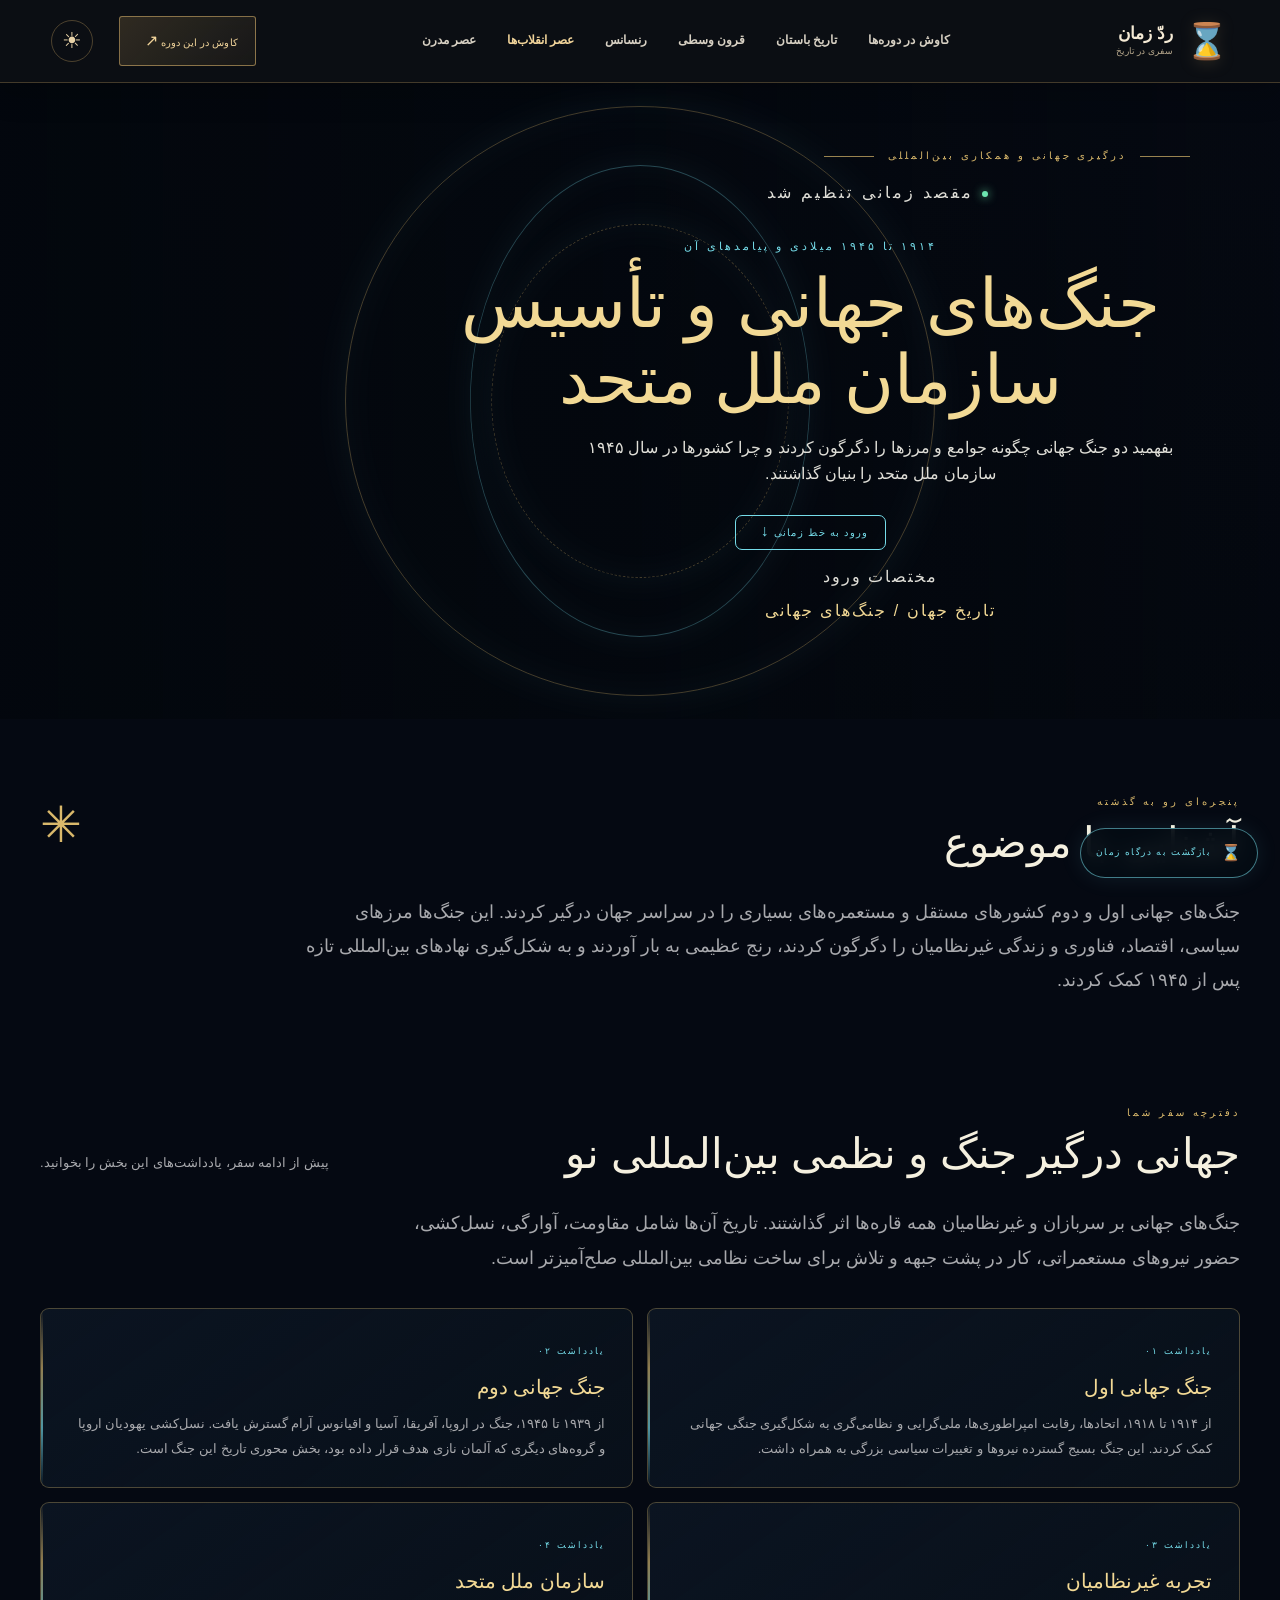
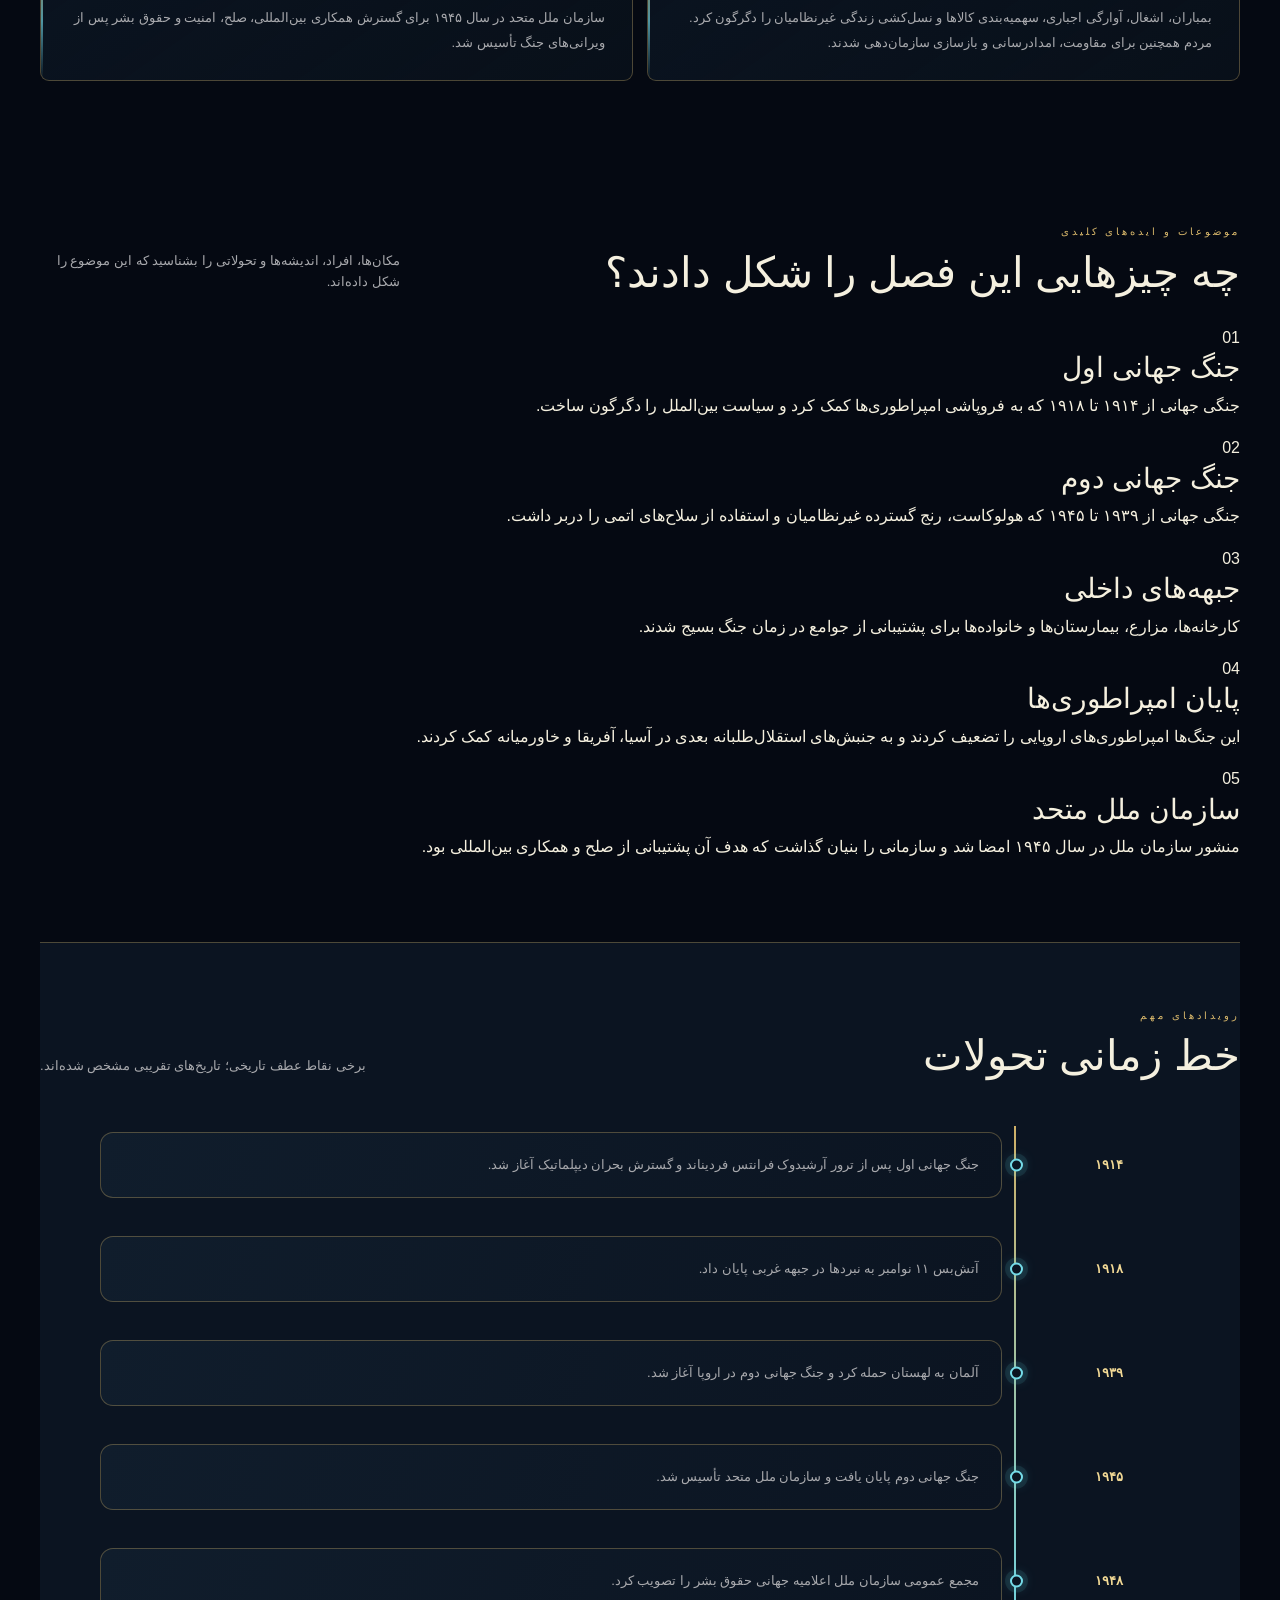
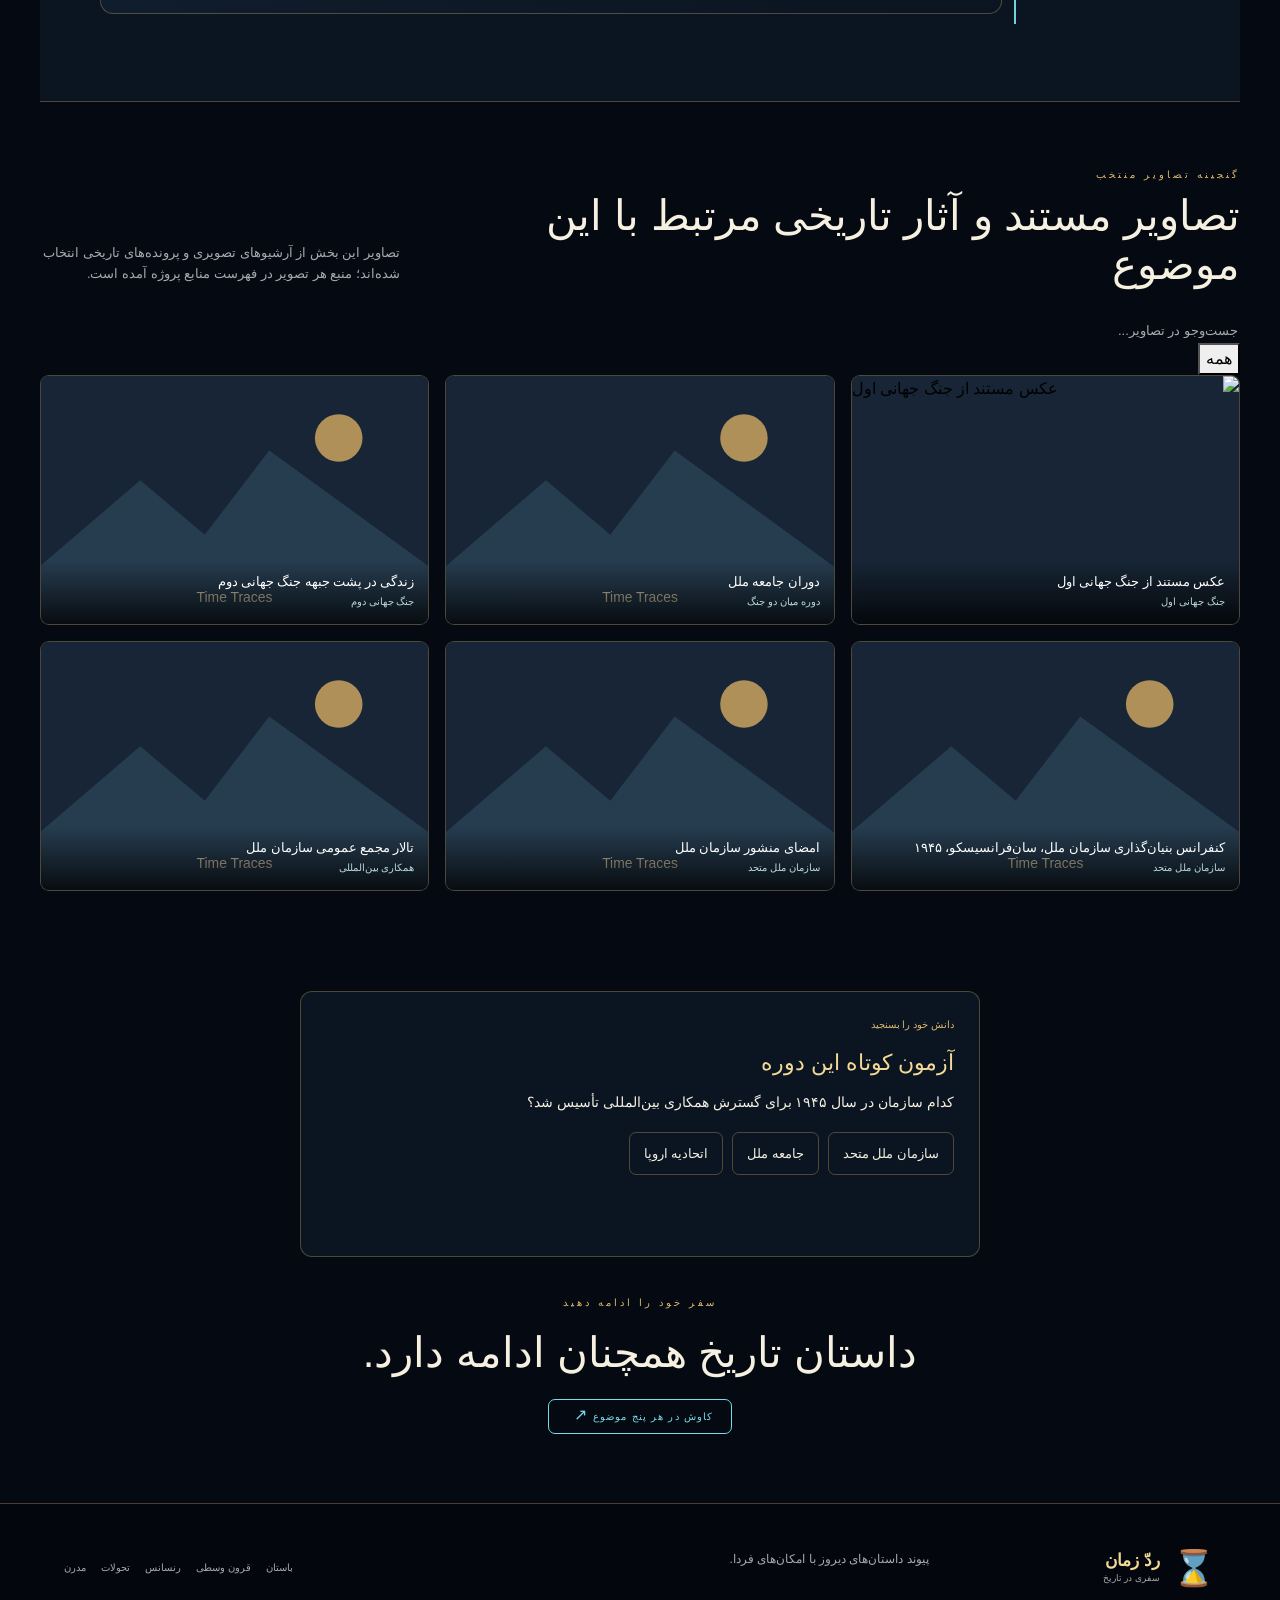
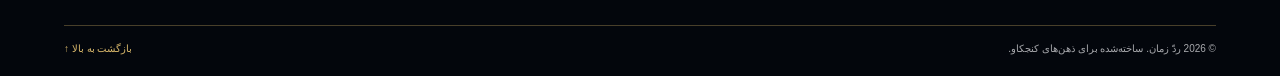
==== ageofrevolutions/ageofrevolutions.html.html @ 2ddf68c1 "stsrt" ====
<!DOCTYPE html>
<html dir="rtl" lang="fa">
 <head>
  <meta charset="utf-8"/>
  <meta content="width=device-width, initial-scale=1.0" name="viewport"/>
  <meta content="Political upheaval and industrial innovation changed how people lived, worked, and governed." name="description"/>
  <title>
   جنگ&zwnj;های جهانی و سازمان ملل | ردّ زمان
  </title>
  <link href="data:image/svg+xml,&lt;svg xmlns=%22http://www.w3.org/2000/svg%22 viewBox=%220 0 100 100%22&gt;&lt;text y=%22.9em%22 font-size=%2290%22&gt;⌛&lt;/text&gt;&lt;/svg&gt;" rel="icon"/>
  <link crossorigin="anonymous" href="https://cdn.jsdelivr.net/npm/bootstrap@5.3.3/dist/css/bootstrap.min.css" integrity="sha384-QWTKZyjpPEjISv5WaRU9OFeRpok6YctnYmDr5pNlyT2bRjXh0JMhjY6hW+ALEwIH" rel="stylesheet"/>
  <link href="https://cdn.jsdelivr.net/npm/bootstrap-icons@1.11.3/font/bootstrap-icons.min.css" rel="stylesheet">
   <link href="style.css" rel="stylesheet"/>
   <script defer="" src="script.js">
   </script>
 </head>
 <body data-page="ageofrevolutions">
  <div class="scroll-progress">
  </div>
  <header class="site-header inner-header">
   <a class="brand" href="../index/index.html.html">
    <span class="brand-mark">
     ⌛
    </span>
    <span>
     <strong>
      ردّ زمان
     </strong>
     <small>
      سفری در تاریخ
     </small>
    </span>
   </a>
   <button type="button" id="menu-toggle" aria-controls="primary-navigation" aria-expanded="false" aria-label="باز کردن منو" class="menu-toggle">
    ☰
   </button>
   <nav id="primary-navigation" aria-label="ناوبری اصلی" class="main-nav">
    <a href="../index/index.html.html">کاوش در دوره‌ها</a>
    <a href="../ancienthistory/ancienthistory.html.html">تاریخ باستان</a>
    <a href="../middleages/middleages.html.html">قرون وسطی</a>
    <a href="../renaissance/renaissance.html.html">رنسانس</a>
    <a href="../ageofrevolutions/ageofrevolutions.html.html" class="active" aria-current="page">عصر انقلاب‌ها</a>
    <a href="../modemarea/modernarea.html.html">عصر مدرن</a>
   </nav>
   <a class="header-cta" href="#overview">
    کاوش در این دوره
    <span>
     &nearrow;
    </span>
   </a>
   <button aria-label="تغییر پوسته رنگی" class="theme-toggle" title="تغییر پوسته">
    ✧
   </button>
  </header>
  <main>
   <section class="detail-hero" style="--hero-image: url('https://commons.wikimedia.org/wiki/Special:FilePath/Soldiers%20in%20trench.jpg')">
    <div class="detail-overlay">
    </div>
    <div aria-hidden="true" class="portal-rings">
     <span>
     </span>
     <span>
     </span>
     <span>
     </span>
    </div>
    <div class="detail-hero-content">
     <p class="eyebrow">
      <span>
      </span>
      درگیری جهانی و همکاری بین&zwnj;المللی
      <span>
      </span>
     </p>
     <p class="destination-label">
      <span class="signal-dot">
      </span>
      مقصد زمانی تنظیم شد
     </p>
     <p class="detail-period">
      ۱۹۱۴ تا ۱۹۴۵ میلادی و پیامدهای آن
     </p>
     <h1>
      جنگ&zwnj;های جهانی و تأسیس سازمان ملل متحد
     </h1>
     <p>
      بفهمید دو جنگ جهانی چگونه جوامع و مرزها را دگرگون کردند و چرا کشورها در سال ۱۹۴۵ سازمان ملل متحد را بنیان گذاشتند.
     </p>
     <a class="primary-button" href="#overview">
      ورود به خط زمانی
      <span>
       &darr;
      </span>
     </a>
     <p class="arrival-readout">
      مختصات ورود
      <span>
       تاریخ جهان / جنگ&zwnj;های جهانی
      </span>
     </p>
    </div>
   </section>
   <section class="section-wrap detail-intro" id="overview">
    <div class="section-heading">
     <div>
      <p class="eyebrow">
       پنجره&zwnj;ای رو به گذشته
      </p>
      <h2>
       آشنایی با موضوع
      </h2>
     </div>
     <span class="decorative-number">
      ✳
     </span>
    </div>
    <p class="intro-text">
     جنگ&zwnj;های جهانی اول و دوم کشورهای مستقل و مستعمره&zwnj;های بسیاری را در سراسر جهان درگیر کردند. این جنگ&zwnj;ها مرزهای سیاسی، اقتصاد، فناوری و زندگی غیرنظامیان را دگرگون کردند، رنج عظیمی به بار آوردند و به شکل&zwnj;گیری نهادهای بین&zwnj;المللی تازه پس از ۱۹۴۵ کمک کردند.
    </p>
   </section>
   <section class="section-wrap deep-dive" id="field-notes">
    <div class="section-heading">
     <div>
      <p class="eyebrow">
       دفترچه سفر شما
      </p>
      <h2>
       جهانی درگیر جنگ و نظمی بین&zwnj;المللی نو
      </h2>
     </div>
     <p>
      پیش از ادامه سفر، یادداشت&zwnj;های این بخش را بخوانید.
     </p>
    </div>
    <p class="deep-lead">
     جنگ&zwnj;های جهانی بر سربازان و غیرنظامیان همه قاره&zwnj;ها اثر گذاشتند. تاریخ آن&zwnj;ها شامل مقاومت، آوارگی، نسل&zwnj;کشی، حضور نیروهای مستعمراتی، کار در پشت جبهه و تلاش برای ساخت نظامی بین&zwnj;المللی صلح&zwnj;آمیزتر است.
    </p>
    <div class="deep-grid">
     <article class="deep-card">
      <span class="deep-kicker">
       یادداشت ۰۱
      </span>
      <h3>
       جنگ جهانی اول
      </h3>
      <p>
       از ۱۹۱۴ تا ۱۹۱۸، اتحادها، رقابت امپراطوری&zwnj;ها، ملی&zwnj;گرایی و نظامی&zwnj;گری به شکل&zwnj;گیری جنگی جهانی کمک کردند. این جنگ بسیج گسترده نیروها و تغییرات سیاسی بزرگی به همراه داشت.
      </p>
     </article>
     <article class="deep-card">
      <span class="deep-kicker">
       یادداشت ۰۲
      </span>
      <h3>
       جنگ جهانی دوم
      </h3>
      <p>
       از ۱۹۳۹ تا ۱۹۴۵، جنگ در اروپا، آفریقا، آسیا و اقیانوس آرام گسترش یافت. نسل&zwnj;کشی یهودیان اروپا و گروه&zwnj;های دیگری که آلمان نازی هدف قرار داده بود، بخش محوری تاریخ این جنگ است.
      </p>
     </article>
     <article class="deep-card">
      <span class="deep-kicker">
       یادداشت ۰۳
      </span>
      <h3>
       تجربه غیرنظامیان
      </h3>
      <p>
       بمباران، اشغال، آوارگی اجباری، سهمیه&zwnj;بندی کالاها و نسل&zwnj;کشی زندگی غیرنظامیان را دگرگون کرد. مردم همچنین برای مقاومت، امدادرسانی و بازسازی سازمان&zwnj;دهی شدند.
      </p>
     </article>
     <article class="deep-card">
      <span class="deep-kicker">
       یادداشت ۰۴
      </span>
      <h3>
       سازمان ملل متحد
      </h3>
      <p>
       سازمان ملل متحد در سال ۱۹۴۵ برای گسترش همکاری بین&zwnj;المللی، صلح، امنیت و حقوق بشر پس از ویرانی&zwnj;های جنگ تأسیس شد.
      </p>
     </article>
    </div>
   </section>
   <section class="section-wrap themes-section">
    <div class="section-heading">
     <div>
      <p class="eyebrow">
       موضوعات و ایده&zwnj;های کلیدی
      </p>
      <h2>
       چه چیزهایی این فصل را شکل دادند؟
      </h2>
     </div>
     <p>
      مکان&zwnj;ها، افراد، اندیشه&zwnj;ها و تحولاتی را بشناسید که این موضوع را شکل داده&zwnj;اند.
     </p>
    </div>
    <div class="theme-grid">
     <article class="theme-card">
      <span class="theme-number">
       01
      </span>
      <h3>
       جنگ جهانی اول
      </h3>
      <p>
       جنگی جهانی از ۱۹۱۴ تا ۱۹۱۸ که به فروپاشی امپراطوری&zwnj;ها کمک کرد و سیاست بین&zwnj;الملل را دگرگون ساخت.
      </p>
     </article>
     <article class="theme-card">
      <span class="theme-number">
       02
      </span>
      <h3>
       جنگ جهانی دوم
      </h3>
      <p>
       جنگی جهانی از ۱۹۳۹ تا ۱۹۴۵ که هولوکاست، رنج گسترده غیرنظامیان و استفاده از سلاح&zwnj;های اتمی را دربر داشت.
      </p>
     </article>
     <article class="theme-card">
      <span class="theme-number">
       03
      </span>
      <h3>
       جبهه&zwnj;های داخلی
      </h3>
      <p>
       کارخانه&zwnj;ها، مزارع، بیمارستان&zwnj;ها و خانواده&zwnj;ها برای پشتیبانی از جوامع در زمان جنگ بسیج شدند.
      </p>
     </article>
     <article class="theme-card">
      <span class="theme-number">
       04
      </span>
      <h3>
       پایان امپراطوری&zwnj;ها
      </h3>
      <p>
       این جنگ&zwnj;ها امپراطوری&zwnj;های اروپایی را تضعیف کردند و به جنبش&zwnj;های استقلال&zwnj;طلبانه بعدی در آسیا، آفریقا و خاورمیانه کمک کردند.
      </p>
     </article>
     <article class="theme-card">
      <span class="theme-number">
       05
      </span>
      <h3>
       سازمان ملل متحد
      </h3>
      <p>
       منشور سازمان ملل در سال ۱۹۴۵ امضا شد و سازمانی را بنیان گذاشت که هدف آن پشتیبانی از صلح و همکاری بین&zwnj;المللی بود.
      </p>
     </article>
    </div>
   </section>
   <section class="section-wrap timeline-section">
    <div class="section-heading">
     <div>
      <p class="eyebrow">
       رویدادهای مهم
      </p>
      <h2>
       خط زمانی تحولات
      </h2>
     </div>
     <p>
      برخی نقاط عطف تاریخی؛ تاریخ&zwnj;های تقریبی مشخص شده&zwnj;اند.
     </p>
    </div>
    <div class="timeline-list">
     <article class="timeline-item">
      <span class="timeline-date">
       ۱۹۱۴
      </span>
      <div>
       <h3>
        ۱۹۱۴
       </h3>
       <p>
        جنگ جهانی اول پس از ترور آرشیدوک فرانتس فردیناند و گسترش بحران دیپلماتیک آغاز شد.
       </p>
      </div>
     </article>
     <article class="timeline-item">
      <span class="timeline-date">
       ۱۹۱۸
      </span>
      <div>
       <h3>
        ۱۹۱۸
       </h3>
       <p>
        آتش&zwnj;بس ۱۱ نوامبر به نبردها در جبهه غربی پایان داد.
       </p>
      </div>
     </article>
     <article class="timeline-item">
      <span class="timeline-date">
       ۱۹۳۹
      </span>
      <div>
       <h3>
        ۱۹۳۹
       </h3>
       <p>
        آلمان به لهستان حمله کرد و جنگ جهانی دوم در اروپا آغاز شد.
       </p>
      </div>
     </article>
     <article class="timeline-item">
      <span class="timeline-date">
       ۱۹۴۵
      </span>
      <div>
       <h3>
        ۱۹۴۵
       </h3>
       <p>
        جنگ جهانی دوم پایان یافت و سازمان ملل متحد تأسیس شد.
       </p>
      </div>
     </article>
     <article class="timeline-item">
      <span class="timeline-date">
       ۱۹۴۸
      </span>
      <div>
       <h3>
        ۱۹۴۸
       </h3>
       <p>
        مجمع عمومی سازمان ملل اعلامیه جهانی حقوق بشر را تصویب کرد.
       </p>
      </div>
     </article>
    </div>
   </section>
   <section class="section-wrap gallery-section">
    <div class="section-heading">
     <div>
      <p class="eyebrow">
       گنجینه تصاویر منتخب
      </p>
      <h2>
       تصاویر مستند و آثار تاریخی مرتبط با این موضوع
      </h2>
     </div>
     <p>
      تصاویر این بخش از آرشیوهای تصویری و پرونده&zwnj;های تاریخی انتخاب شده&zwnj;اند؛ منبع هر تصویر در فهرست منابع پروژه آمده است.
     </p>
    </div>
    <div class="gallery-toolbar">
     <input aria-label="جست&zwnj;وجو در گالری" class="gallery-search" placeholder="جست&zwnj;وجو در تصاویر..." type="search"/>
     <div class="gallery-filters">
      <button class="active" data-filter="all">
       همه
      </button>
     </div>
    </div>
    <div class="gallery-grid">
     <button aria-label="نمایش عکس مستند از جنگ جهانی اول" class="gallery-item" data-category="World War I" data-lightbox="https://commons.wikimedia.org/wiki/Special:FilePath/Soldiers%20in%20trench.jpg" data-title="Photograph of the First World War">
      <img alt="عکس مستند از جنگ جهانی اول" loading="lazy" src="https://commons.wikimedia.org/wiki/Special:FilePath/Soldiers%20in%20trench.jpg"/>
      <span class="gallery-caption">
       <b>
        عکس مستند از جنگ جهانی اول
       </b>
       <small>
        جنگ جهانی اول
       </small>
      </span>
      <span class="gallery-zoom">
       &nearrow;
      </span>
     </button>
     <button aria-label="نمایش دوران جامعه ملل" class="gallery-item" data-category="Interwar period" data-lightbox="https://th.bing.com/th/id/OIP.eExeHzUbcXdjODl99CMp0QHaEW?r=0&amp;o=7rm=3&amp;rs=1&amp;pid=ImgDetMain&amp;o=7&amp;rm=3" data-title="The League of Nations era">
      <img alt="دوران جامعه ملل" loading="lazy" src="https://th.bing.com/th/id/OIP.eExeHzUbcXdjODl99CMp0QHaEW?r=0&amp;o=7rm=3&amp;rs=1&amp;pid=ImgDetMain&amp;o=7&amp;rm=3"/>
      <span class="gallery-caption">
       <b>
        دوران جامعه ملل
       </b>
       <small>
        دوره میان دو جنگ
       </small>
      </span>
      <span class="gallery-zoom">
       &nearrow;
      </span>
     </button>
     <button aria-label="نمایش زندگی در پشت جبهه جنگ جهانی دوم" class="gallery-item" data-category="World War II" data-lightbox="https://commons.wikimedia.org/wiki/Special:FilePath/Women%20workers%20at%20quartermaster%20corps.%208b03049v.jpg" data-title="World War II home front">
      <img alt="زندگی در پشت جبهه جنگ جهانی دوم" loading="lazy" src="https://commons.wikimedia.org/wiki/Special:FilePath/Women%20workers%20at%20quartermaster%20corps.%208b03049v.jpg"/>
      <span class="gallery-caption">
       <b>
        زندگی در پشت جبهه جنگ جهانی دوم
       </b>
       <small>
        جنگ جهانی دوم
       </small>
      </span>
      <span class="gallery-zoom">
       &nearrow;
      </span>
     </button>
     <button aria-label="نمایش کنفرانس بنیان&zwnj;گذاری سازمان ملل، سان&zwnj;فرانسیسکو، ۱۹۴۵" class="gallery-item" data-category="United Nations" data-lightbox="https://commons.wikimedia.org/wiki/Special:FilePath/UnitedNationsconference.jpg" data-title="United Nations founding conference, San Francisco 1945">
      <img alt="کنفرانس بنیان&zwnj;گذاری سازمان ملل، سان&zwnj;فرانسیسکو، ۱۹۴۵" loading="lazy" src="https://commons.wikimedia.org/wiki/Special:FilePath/UnitedNationsconference.jpg"/>
      <span class="gallery-caption">
       <b>
        کنفرانس بنیان&zwnj;گذاری سازمان ملل، سان&zwnj;فرانسیسکو، ۱۹۴۵
       </b>
       <small>
        سازمان ملل متحد
       </small>
      </span>
      <span class="gallery-zoom">
       &nearrow;
      </span>
     </button>
     <button aria-label="نمایش امضای منشور سازمان ملل" class="gallery-item" data-category="United Nations" data-lightbox="https://commons.wikimedia.org/wiki/Special:FilePath/UnitedNationsconference.jpg" data-title="Signing of the UN Charter">
      <img alt="امضای منشور سازمان ملل" loading="lazy" src="https://tse3.mm.bing.net/th/id/OIP.MHdfpX9Vsc8PhKEHGUa0lgHaFW?r=0&amp;w=2500&amp;h=1804&amp;rs=1&amp;pid=ImgDetMain&amp;o=7&amp;rm=3"/>
      <span class="gallery-caption">
       <b>
        امضای منشور سازمان ملل
       </b>
       <small>
        سازمان ملل متحد
       </small>
      </span>
      <span class="gallery-zoom">
       &nearrow;
      </span>
     </button>
     <button aria-label="نمایش تالار مجمع عمومی سازمان ملل" class="gallery-item" data-category="International cooperation" data-lightbox="https://tse3.mm.bing.net/th/id/OIP.pMrBVN-gpfVjgHULD1QejwHaEK?r=0&amp;w=480&amp;h=270&amp;rs=1&amp;pid=ImgDetMain&amp;o=7&amp;rm=3" data-title="UN General Assembly hall">
      <img alt="تالار مجمع عمومی سازمان ملل" loading="lazy" src="https://tse3.mm.bing.net/th/id/OIP.pMrBVN-gpfVjgHULD1QejwHaEK?r=0&amp;w=480&amp;h=270&amp;rs=1&amp;pid=ImgDetMain&amp;o=7&amp;rm=3"/>
      <span class="gallery-caption">
       <b>
        تالار مجمع عمومی سازمان ملل
       </b>
       <small>
        همکاری بین&zwnj;المللی
       </small>
      </span>
      <span class="gallery-zoom">
       &nearrow;
      </span>
     </button>
    </div>
    <p class="gallery-empty" hidden="">
     تصویری با این عبارت پیدا نشد. واژه یا دسته دیگری را امتحان کنید.
    </p>
   </section>
   <section class="next-era section-wrap">
    <p class="eyebrow">
     سفر خود را ادامه دهید
    </p>
    <h2>
     داستان تاریخ همچنان ادامه دارد.
    </h2>
    <a class="primary-button" href="../index/index.html.html">
     کاوش در هر پنج موضوع
     <span>
      &nearrow;
     </span>
    </a>
   </section>
  </main>
  <footer class="site-footer">
   <div class="footer-top">
    <a class="brand" href="../index/index.html.html">
     <span class="brand-mark">
      ⌛
     </span>
     <span>
      <strong>
       ردّ زمان
      </strong>
      <small>
       سفری در تاریخ
      </small>
     </span>
    </a>
    <p>
     پیوند داستان&zwnj;های دیروز با امکان&zwnj;های فردا.
    </p>
    <div class="footer-links">
     <a href="../ancienthistory/ancienthistory.html.html">
      باستان
     </a>
     <a href="../middleages/middleages.html.html">
      قرون وسطی
     </a>
     <a href="../renaissance/renaissance.html.html">
      رنسانس
     </a>
     <a href="../ageofrevolutions/ageofrevolutions.html.html">
      تحولات
     </a>
     <a href="../modemarea/modernarea.html.html">
      مدرن
     </a>
    </div>
   </div>
   <div class="footer-bottom">
    <span>
     &copy;
     <span data-year="">
     </span>
     ردّ زمان. ساخته&zwnj;شده برای ذهن&zwnj;های کنجکاو.
    </span>
    <a href="#top">
     بازگشت به بالا &uarr;
    </a>
   </div>
  </footer>
  <div aria-hidden="true" aria-label="گالری تصاویر" aria-modal="true" class="lightbox" role="dialog">
   <button aria-label="بستن تصویر" class="lightbox-close">
    &times;
   </button>
   <button aria-label="تصویر قبلی" class="lightbox-prev">
    &lsaquo;
   </button>
   <img alt="تصویر تاریخی بزرگ&zwnj;نمایی&zwnj;شده" src=""/>
   <button aria-label="تصویر بعدی" class="lightbox-next">
    &rsaquo;
   </button>
   <div class="lightbox-meta">
    <strong class="lightbox-title">
    </strong>
    <p class="lightbox-count">
    </p>
   </div>
   <button aria-label="شروع نمایش خودکار" class="lightbox-play">
    ▶
   </button>
  </div>
  <script crossorigin="anonymous" integrity="sha384-YvpcrYf0tY3lHB60NNkmXc5s9fDVZLESaAA55NDzOxhy9GkcIdslK1eN7N6jIeHz" src="https://cdn.jsdelivr.net/npm/bootstrap@5.3.3/dist/js/bootstrap.bundle.min.js">
  </script>
 </body>
</html>
---- ageofrevolutions/style.css ----
:root {
  --bg:#050912;
  --panel:#0b1421;
  --panel2:#101d2c;
  --text:#f5f0df;
  --muted:#a8a9ad;
  --gold:#d9b86b;
  --gold2:#f2d995;
  --cyan:#75dce9;
  --line:rgba(217,184,107,.32);
  --shadow:0 18px 55px rgba(0,0,0,.4)
}

* {
  box-sizing:border-box
}

html {
  scroll-behavior:smooth;
  scroll-padding-top:100px
}

body {
  margin:0;
  background:var(--bg);
  color:var(--text);
  font-family:"DM Sans",sans-serif;
  line-height:1.65;
  overflow-x:hidden
}

body.light-theme {
  --bg:#f3efe5;
  --panel:#fffaf0;
  --panel2:#eee6d5;
  --text:#1c2630;
  --muted:#626a70;
  --line:rgba(133,101,39,.28);
  --shadow:0 18px 45px rgba(40,30,10,.12)
}

a {
  color:inherit;
  text-decoration:none
}

button {
  font:inherit
}

.scroll-progress {
  position:fixed;
  z-index:1000;
  top:0;
  left:0;
  width:0;
  height:3px;
  background:linear-gradient(90deg,var(--gold),var(--cyan))
}

.site-header {
  height:84px;
  padding:0 clamp(20px,4vw,64px);
  display:flex;
  align-items:center;
  gap:28px;
  position:sticky;
  top:0;
  z-index:1000;
  background:rgba(5,9,18,.96);
  box-shadow:0 8px 24px rgba(0,0,0,.16);
  border-bottom:1px solid rgba(217,184,107,.15);
  backdrop-filter:blur(18px)
}

.light-theme .site-header {
  background:rgba(243,239,229,.93)
}

.brand {
  display:flex;
  align-items:center;
  gap:12px;
  flex-shrink:0
}

.brand-mark {
  font-size:35px;
  color:var(--gold)
}

.brand strong {
  display:block;
  font:600 17px Cinzel,serif;
  letter-spacing:3px;
  color:var(--gold2)
}

.brand small {
  display:block;
  font-size:9px;
  letter-spacing:2px;
  color:var(--muted)
}

.main-nav {
  display:flex;
  align-items:center;
  justify-content:center;
  gap:clamp(12px,2vw,30px);
  margin:auto
}

.main-nav a {
  font-size:10px;
  letter-spacing:1.2px;
  text-transform:uppercase;
  color:var(--muted);
  white-space:nowrap;
  transition:.25s
}

.main-nav a:hover,.main-nav a.active {
  color:var(--gold2)
}

.main-nav a.active:after {
  content:"";
  display:block;
  height:1px;
  background:var(--gold);
  margin-top:8px
}

.header-cta,.primary-button {
  border:1px solid var(--cyan);
  padding:11px 17px;
  border-radius:7px;
  color:var(--cyan);
  font-size:10px;
  letter-spacing:1.2px;
  text-transform:uppercase;
  white-space:nowrap;
  transition:.25s
}

.header-cta span,.primary-button span {
  font-size:16px;
  margin-left:8px
}

.header-cta:hover,.primary-button:hover {
  background:var(--cyan);
  color:#07111a;
  box-shadow:0 0 25px rgba(117,220,233,.25)
}

.theme-toggle,.menu-toggle {
  border:1px solid var(--line);
  background:transparent;
  color:var(--gold);
  width:42px;
  height:42px;
  border-radius:8px;
  font-size:22px;
  cursor:pointer
}

.menu-toggle {
  display:none
}

.hero {
  text-align:center;
  min-height:485px;
  padding:74px 20px 65px;
  position:relative;
  overflow:hidden;
  display:flex;
  align-items:center;
  flex-direction:column;
  justify-content:center
}

.hero-grid {
  position:absolute;
  inset:0;
  opacity:.2;
  background-image:linear-gradient(rgba(117,220,233,.1) 1px,transparent 1px),linear-gradient(90deg,rgba(117,220,233,.1) 1px,transparent 1px);
  background-size:55px 55px;
  mask-image:linear-gradient(transparent,#000 35%,#000 80%,transparent)
}

.hero>*:not(.hero-grid) {
  position:relative
}

.eyebrow {
  font-size:10px;
  letter-spacing:3px;
  color:var(--gold);
  text-transform:uppercase;
  display:flex;
  align-items:center;
  gap:14px
}

.eyebrow span {
  display:inline-block;
  width:50px;
  height:1px;
  background:var(--gold);
  opacity:.7
}

.hero h1 {
  font:500 clamp(40px,7vw,78px)/1.1 Cinzel,serif;
  letter-spacing:3px;
  margin:14px 0 0;
  color:var(--gold2);
  text-shadow:0 0 35px rgba(217,184,107,.15)
}

.hero-subtitle {
  font:500 clamp(19px,3vw,32px) Cinzel,serif;
  letter-spacing:7px;
  color:var(--cyan);
  margin:0
}

.hero-translation {
  font:italic 18px Georgia,serif;
  color:var(--gold);
  margin:14px 0 0
}

.hero-copy {
  max-width:610px;
  color:var(--muted);
  font-size:14px;
  margin:18px auto 22px
}

.text-link {
  font-size:10px;
  letter-spacing:2px;
  color:var(--cyan)
}

.text-link span {
  font-size:17px;
  margin-left:10px
}

.section-wrap {
  width:min(1200px,calc(100% - 48px));
  margin:0 auto;
  padding:65px 0
}

.section-heading {
  display:flex;
  align-items:end;
  justify-content:space-between;
  gap:30px;
  margin-bottom:28px
}

.section-heading h2,.next-era h2 {
  font:500 clamp(26px,4vw,42px) Cinzel,serif;
  margin:7px 0 0
}

.section-heading>p {
  max-width:360px;
  color:var(--muted);
  font-size:13px;
  margin:0 0 4px
}

.section-heading .eyebrow {
  margin:0
}

.era-grid {
  display:grid;
  grid-template-columns:repeat(6,1fr);
  gap:17px
}

.era-card {
  height:300px;
  position:relative;
  overflow:hidden;
  border:1px solid var(--gold);
  border-radius:13px;
  grid-column:span 2;
  box-shadow:var(--shadow);
  isolation:isolate;
  transition:transform .35s,border-color .35s
}

.era-card:nth-child(4),.era-card:nth-child(5) {
  grid-column:span 3;
  height:265px
}

.era-card:before {
  content:"";
  position:absolute;
  z-index:-1;
  inset:0;
  background:linear-gradient(0deg,rgba(2,6,12,.97),rgba(2,6,12,.08) 80%)
}

.era-card img {
  position:absolute;
  z-index:-2;
  width:100%;
  height:100%;
  object-fit:cover;
  transition:transform .7s
}

.era-card:hover {
  transform:translateY(-6px);
  border-color:var(--cyan)
}

.era-card:hover img {
  transform:scale(1.07)
}

.card-number {
  position:absolute;
  top:17px;
  left:17px;
  border:1px solid var(--gold);
  border-radius:50%;
  width:35px;
  height:35px;
  display:grid;
  place-items:center;
  font:16px Cinzel;
  color:var(--gold2);
  background:rgba(0,0,0,.35)
}

.card-arrow {
  position:absolute;
  right:18px;
  bottom:17px;
  border:1px solid var(--cyan);
  color:var(--cyan);
  border-radius:50%;
  width:38px;
  height:38px;
  display:grid;
  place-items:center;
  font-size:20px;
  transition:.25s
}

.era-card:hover .card-arrow {
  background:var(--cyan);
  color:#061019
}

.card-content {
  position:absolute;
  left:20px;
  right:60px;
  bottom:18px
}

.card-kicker {
  font-size:9px;
  letter-spacing:2px;
  color:var(--cyan);
  margin:0 0 6px
}

.card-content h3 {
  font:600 clamp(17px,2vw,23px)/1.22 Cinzel,serif;
  margin:0 0 8px;
  color:var(--gold2)
}

.card-content>p:last-child {
  font-size:11px;
  line-height:1.5;
  color:#d0d0cd;
  margin:0;
  max-width:380px
}

.quote-band {
  display:flex;
  align-items:center;
  justify-content:center;
  gap:25px;
  padding:25px 20px;
  border-top:1px solid var(--line);
  border-bottom:1px solid var(--line);
  color:var(--gold);
  font:11px Cinzel;
  letter-spacing:3px;
  text-align:center
}

.quote-band p {
  margin:0
}

.quote-band em {
  color:var(--cyan);
  font-style:normal
}

.quote-star {
  font-size:20px
}

.site-footer {
  background:#03060c;
  border-top:1px solid var(--line);
  padding:35px clamp(24px,5vw,70px) 18px
}

.light-theme .site-footer {
  background:#e8e0d0
}

.footer-top {
  display:grid;
  grid-template-columns:1fr 1.2fr 2fr;
  gap:25px;
  align-items:center;
  padding-bottom:28px
}

.footer-top>p {
  font-size:12px;
  color:var(--muted);
  max-width:250px
}

.footer-links {
  display:flex;
  justify-content:flex-end;
  flex-wrap:wrap;
  gap:15px
}

.footer-links a,.footer-bottom {
  font-size:10px;
  color:var(--muted)
}

.footer-links a:hover,.footer-bottom a {
  color:var(--gold)
}

.footer-bottom {
  border-top:1px solid var(--line);
  padding-top:15px;
  display:flex;
  justify-content:space-between;
  gap:20px
}

.detail-hero {
  min-height:520px;
  position:relative;
  background-image:var(--hero-image);
  background-size:cover;
  background-position:center;
  display:flex;
  align-items:center;
  padding:65px max(7vw,24px)
}

.detail-overlay {
  position:absolute;
  inset:0;
  background:linear-gradient(90deg,rgba(3,7,13,.96),rgba(3,7,13,.72) 50%,rgba(3,7,13,.2)),linear-gradient(0deg,rgba(3,7,13,.6),transparent)
}

.detail-hero-content {
  position:relative;
  max-width:760px
}

.detail-period {
  font-size:11px;
  letter-spacing:3px;
  color:var(--cyan);
  margin:25px 0 10px
}

.detail-hero h1 {
  font:500 clamp(38px,6vw,68px)/1.12 Cinzel,serif;
  color:var(--gold2);
  margin:0 0 18px
}

.detail-hero-content>p:not(.eyebrow):not(.detail-period) {
  font-size:16px;
  color:#e0dfd8;
  max-width:620px;
  margin-bottom:30px
}

.detail-intro {
  padding-bottom:30px
}

.decorative-number {
  font-size:50px;
  color:var(--gold)
}

.intro-text {
  font:18px/1.9 Georgia,serif;
  color:var(--muted);
  max-width:950px;
  margin:0
}

.info-grid {
  display:grid;
  grid-template-columns:repeat(3,1fr);
  gap:14px
}

.info-card {
  position:relative;
  padding:25px 22px 24px;
  background:linear-gradient(145deg,var(--panel2),var(--panel));
  border:1px solid var(--line);
  border-radius:9px;
  min-height:180px;
  transition:.3s
}

.info-card:hover {
  transform:translateY(-5px);
  border-color:var(--cyan)
}

.info-index {
  font:12px Cinzel;
  color:var(--cyan);
  letter-spacing:2px
}

.info-card h3 {
  font:500 19px Cinzel;
  color:var(--gold2);
  margin:12px 0 8px
}

.info-card p {
  font-size:12px;
  color:var(--muted);
  margin:0
}

.timeline-section {
  background:var(--panel);
  border-top:1px solid var(--line);
  border-bottom:1px solid var(--line)
}

.timeline {
  max-width:850px;
  margin:35px auto 0;
  position:relative
}

.timeline:before {
  content:"";
  position:absolute;
  left:104px;
  top:5px;
  bottom:5px;
  width:1px;
  background:linear-gradient(var(--gold),var(--cyan))
}

.timeline-item {
  display:grid;
  grid-template-columns:85px 1fr;
  gap:40px;
  position:relative;
  padding:0 0 26px
}

.timeline-item:before {
  content:"";
  position:absolute;
  left:99px;
  top:6px;
  width:11px;
  height:11px;
  border:1px solid var(--cyan);
  border-radius:50%;
  background:var(--panel)
}

.timeline-item span {
  font:12px Cinzel;
  color:var(--gold)
}

.timeline-item p {
  margin:0;
  color:var(--muted);
  font-size:13px
}

.gallery-grid {
  display:grid;
  grid-template-columns:repeat(3,1fr);
  gap:16px
}

.gallery-item {
  padding:0;
  border:1px solid var(--line);
  border-radius:9px;
  overflow:hidden;
  background:var(--panel);
  position:relative;
  cursor:zoom-in;
  height:220px
}

.gallery-item img {
  width:100%;
  height:100%;
  object-fit:cover;
  transition:transform .5s
}

.gallery-item:hover img {
  transform:scale(1.07)
}

.gallery-item span {
  position:absolute;
  bottom:0;
  left:0;
  right:0;
  padding:14px;
  text-align:left;
  font-size:9px;
  letter-spacing:2px;
  color:white;
  background:linear-gradient(transparent,rgba(0,0,0,.8));
  opacity:0;
  transition:.25s
}

.gallery-item:hover span {
  opacity:1
}

.next-era {
  text-align:center;
  padding-top:35px;
  padding-bottom:75px
}

.next-era .eyebrow {
  justify-content:center
}

.next-era h2 {
  margin-bottom:25px
}

.lightbox {
  display:none;
  position:fixed;
  inset:0;
  z-index:200;
  background:rgba(0,0,0,.94);
  align-items:center;
  justify-content:center;
  padding:60px 8vw
}

.lightbox.open {
  display:flex
}

.lightbox img {
  max-width:min(100%,1100px);
  max-height:80vh;
  object-fit:contain;
  box-shadow:0 15px 70px #000
}

.lightbox button {
  position:absolute;
  background:transparent;
  border:1px solid rgba(255,255,255,.4);
  color:white;
  border-radius:50%;
  width:44px;
  height:44px;
  font-size:27px;
  cursor:pointer
}

.lightbox-close {
  top:25px;
  right:30px
}

.lightbox-prev {
  left:25px
}

.lightbox-next {
  right:25px
}

.lightbox-count {
  position:absolute;
  bottom:15px;
  color:#ccc;
  font-size:12px
}

@media(max-width:1100px) {
  .site-header {
  gap:15px
}

.main-nav {
  gap:12px
}

.main-nav a {
  font-size:9px
}

.header-cta {
  display:none
}

.era-card {
  height:270px
}


}

@media(max-width:850px) {
  .site-header {
  height:72px
}

.menu-toggle {
  display:block;
  margin-left:auto
}

.main-nav {
  display:none;
  position:absolute;
  top:100%;
  left:0;
  right:0;
  z-index:1001;
  max-height:calc(100vh - 72px);
  overflow-y:auto;
  background:var(--panel);
  padding:20px;
  flex-direction:column;
  align-items:stretch;
  border-bottom:1px solid var(--line);
  box-shadow:0 14px 28px rgba(0,0,0,.28)
}

.main-nav.open {
  display:flex
}

.main-nav a {
  padding:9px 5px;
  font-size:11px
}

.main-nav a.active:after {
  display:none
}

.theme-toggle {
  width:38px;
  height:38px
}

.era-grid {
  grid-template-columns:repeat(2,1fr)
}

.era-card,.era-card:nth-child(4),.era-card:nth-child(5) {
  grid-column:span 1;
  height:280px
}

.era-card:last-child {
  grid-column:span 2
}

.footer-top {
  grid-template-columns:1fr 1fr
}

.footer-links {
  grid-column:1/-1;
  justify-content:flex-start
}

.info-grid {
  grid-template-columns:repeat(2,1fr)
}


}

@media(max-width:560px) {
  .brand strong {
  font-size:14px
}

.brand-mark {
  font-size:29px
}

.brand small {
  font-size:8px
}

.hero {
  min-height:430px;
  padding-top:55px
}

.hero h1 {
  font-size:39px;
  letter-spacing:1px
}

.hero-subtitle {
  letter-spacing:4px
}

.hero-translation {
  font-size:15px
}

.section-wrap {
  width:calc(100% - 34px);
  padding:48px 0
}

.section-heading {
  display:block
}

.section-heading>p {
  margin-top:12px
}

.era-grid {
  grid-template-columns:1fr
}

.era-card,.era-card:nth-child(4),.era-card:nth-child(5),.era-card:last-child {
  grid-column:span 1;
  height:270px
}

.quote-band {
  gap:10px;
  font-size:9px;
  letter-spacing:1.5px
}

.quote-star {
  font-size:15px
}

.footer-top {
  grid-template-columns:1fr
}

.footer-top>p {
  margin:0
}

.footer-links {
  grid-column:auto;
  justify-content:flex-start;
  gap:12px
}

.footer-bottom {
  font-size:9px
}

.detail-hero {
  min-height:500px;
  padding:55px 23px
}

.detail-hero h1 {
  font-size:39px
}

.detail-hero-content>p:not(.eyebrow):not(.detail-period) {
  font-size:14px
}

.info-grid,.gallery-grid {
  grid-template-columns:1fr
}

.info-card {
  min-height:unset
}

.gallery-item {
  height:220px
}

.timeline:before {
  left:82px
}

.timeline-item {
  grid-template-columns:65px 1fr;
  gap:35px
}

.timeline-item:before {
  left:77px
}

.timeline-item p {
  font-size:12px
}

.lightbox {
  padding:55px 18px
}

.lightbox-prev {
  left:8px
}

.lightbox-next {
  right:8px
}


}

/* Enhanced curated gallery */
.gallery-tools {
  display:flex;
  align-items:center;
  justify-content:space-between;
  gap:16px;
  flex-wrap:wrap;
  margin:0 0 22px;
  padding:15px;
  border:1px solid var(--line);
  background:var(--panel);
  border-radius:10px
}

.gallery-search-wrap {
  display:flex;
  align-items:center;
  gap:9px;
  color:var(--gold);
  font-size:20px;
  min-width:220px;
  flex:1
}

.gallery-search {
  width:100%;
  background:transparent;
  border:0;
  outline:0;
  color:var(--text);
  font:13px "DM Sans",sans-serif
}

.gallery-search::placeholder {
  color:var(--muted)
}

.gallery-filters {
  display:flex;
  gap:7px;
  flex-wrap:wrap
}

.filter-chip {
  border:1px solid var(--line);
  background:transparent;
  color:var(--muted);
  border-radius:30px;
  padding:8px 12px;
  font-size:10px;
  cursor:pointer;
  transition:.2s
}

.filter-chip:hover,.filter-chip.active {
  border-color:var(--cyan);
  color:var(--cyan);
  background:rgba(117,220,233,.08)
}

.gallery-results {
  font-size:10px;
  letter-spacing:1px;
  color:var(--muted);
  white-space:nowrap
}

.gallery-item {
  height:250px;
  text-align:left
}

.gallery-item[hidden] {
  display:none
}

.gallery-caption {
  position:absolute;
  left:0;
  right:0;
  bottom:0;
  padding:38px 14px 14px;
  background:linear-gradient(transparent,rgba(0,0,0,.88));
  display:flex;
  flex-direction:column;
  gap:4px;
  color:white
}

.gallery-caption b {
  font:500 13px Cinzel,serif
}

.gallery-caption small {
  font-size:10px;
  color:#b9d9dc;
  letter-spacing:1px
}

.gallery-zoom {
  position:absolute;
  right:12px;
  top:12px;
  width:32px;
  height:32px;
  display:grid;
  place-items:center;
  border:1px solid rgba(255,255,255,.6);
  border-radius:50%;
  color:white;
  background:rgba(0,0,0,.3)
}

.gallery-empty {
  color:var(--muted);
  padding:35px;
  text-align:center;
  border:1px dashed var(--line);
  border-radius:10px
}

.lightbox {
  flex-direction:column;
  gap:12px
}

.lightbox img {
  max-height:72vh;
  max-width:100%;
  border:1px solid rgba(217,184,107,.5);
  border-radius:5px
}

.lightbox-meta {
  text-align:center;
  color:#eee
}

.lightbox-title {
  font:500 16px Cinzel,serif;
  color:var(--gold2)
}

.lightbox-count {
  margin:5px 0 0;
  font-size:11px;
  color:#aeb7c0
}

.lightbox-play {
  position:absolute;
  right:30px;
  bottom:25px!important;
  top:auto!important;
  font-size:15px!important
}

@media(max-width:700px) {
  .gallery-tools {
  align-items:stretch
}

.gallery-search-wrap {
  flex-basis:100%
}

.gallery-filters {
  width:100%
}

.filter-chip {
  flex:1
}

.gallery-results {
  width:100%
}

.gallery-item {
  height:235px
}


}

.fact-save {
  margin-top:15px;
  padding:7px 10px;
  border:1px solid var(--line);
  border-radius:5px;
  background:transparent;
  color:var(--gold);
  font-size:10px;
  cursor:pointer
}

.fact-save[aria-pressed="true"] {
  border-color:var(--cyan);
  color:var(--cyan)
}

.era-quiz {
  max-width:680px;
  margin:0 auto 38px;
  padding:25px;
  text-align:left;
  background:var(--panel);
  border:1px solid var(--line);
  border-radius:12px
}

.era-quiz h3 {
  font:500 22px Cinzel,serif;
  color:var(--gold2);
  margin:5px 0 12px
}

.quiz-question {
  color:var(--text);
  font-size:14px
}

.quiz-options {
  display:flex;
  flex-wrap:wrap;
  gap:9px;
  margin:16px 0
}

.quiz-option,.quiz-again {
  padding:10px 14px;
  border:1px solid var(--line);
  border-radius:7px;
  background:transparent;
  color:var(--text);
  font-size:12px;
  cursor:pointer
}

.quiz-option:hover,.quiz-again:hover {
  border-color:var(--cyan)
}

.quiz-option.correct {
  border-color:#66d49a;
  color:#66d49a;
  background:rgba(102,212,154,.08)
}

.quiz-option.incorrect {
  border-color:#e58b82;
  color:#e58b82
}

.quiz-option:disabled {
  cursor:default;
  opacity:.8
}

.quiz-feedback {
  min-height:24px;
  color:var(--cyan);
  font-size:12px
}

.quiz-again[hidden] {
  display:none
}

/* TIME TRAVEL EXPERIENCE — cinematic interface layer */
.hero {
  position:relative;
  isolation:isolate;
  overflow:hidden
}

.hero:before {
  content:"";
  position:absolute;
  inset:0;
  z-index:-2;
  background:
radial-gradient(ellipse at 50% 36%,rgba(39,119,143,.20),transparent 34%),
radial-gradient(ellipse at 50% 70%,rgba(190,147,72,.10),transparent 48%)
}

.hero:after {
  content:"";
  position:absolute;
  inset:0;
  z-index:-1;
  pointer-events:none;
  opacity:.26;
  background-image:radial-gradient(1px 1px at 12% 22%,#fff 99%,transparent),
radial-gradient(1px 1px at 77% 18%,#9ceaff 99%,transparent),
radial-gradient(1px 1px at 63% 63%,#fff 99%,transparent),
radial-gradient(1px 1px at 29% 76%,#e5c47b 99%,transparent),
radial-gradient(1px 1px at 89% 83%,#fff 99%,transparent);
  background-size:260px 210px;
  animation:starDrift 35s linear infinite
}

@keyframes starDrift {
  to {
  background-position:260px 210px
}


}

.time-core {
  width:108px;
  height:108px;
  margin:0 auto 16px;
  position:relative;
  display:grid;
  place-items:center
}

.core-symbol {
  font-size:43px;
  color:var(--gold2);
  filter:drop-shadow(0 0 18px rgba(224,190,112,.65));
  z-index:2
}

.core-orbit {
  position:absolute;
  inset:4px;
  border:1px solid rgba(223,190,115,.65);
  border-radius:50%;
  box-shadow:0 0 22px rgba(223,190,115,.12)
}

.orbit-one {
  transform:scaleX(.48) rotate(35deg);
  animation:orbitSpin 12s linear infinite
}

.orbit-two {
  transform:scaleX(.72) rotate(-48deg);
  border-color:rgba(117,220,233,.55);
  animation:orbitSpin 17s linear infinite reverse
}

@keyframes orbitSpin {
  to {
  rotate:360deg
}


}

.time-console {
  display:flex;
  justify-content:center;
  gap:0;
  margin:35px auto 0;
  max-width:650px;
  border:1px solid var(--line);
  background:rgba(5,12,20,.66);
  backdrop-filter:blur(12px);
  border-radius:8px
}

.time-console>div {
  padding:13px 24px;
  display:flex;
  flex-direction:column;
  gap:7px;
  min-width:150px
}

.time-console>div+div {
  border-left:1px solid var(--line)
}

.console-label {
  font-size:8px;
  letter-spacing:2px;
  color:var(--muted)
}

.time-console strong {
  font-size:11px;
  letter-spacing:1.5px;
  color:var(--gold2);
  font-weight:500
}

.status-light,.signal-dot {
  display:inline-block;
  width:6px;
  height:6px;
  border-radius:50%;
  background:#6de5b0;
  box-shadow:0 0 10px #6de5b0;
  margin-right:6px;
  vertical-align:middle
}

.era-card {
  transform:translateZ(0);
  transition:transform .5s cubic-bezier(.2,.8,.2,1),box-shadow .5s
}

.era-card:after {
  content:"";
  position:absolute;
  inset:0;
  z-index:1;
  pointer-events:none;
  background:linear-gradient(120deg,transparent 25%,rgba(255,255,255,.13) 48%,transparent 70%);
  transform:translateX(-130%);
  transition:transform .8s
}

.era-card:hover:after {
  transform:translateX(130%)
}

.era-card:hover {
  transform:translateY(-7px) scale(1.012)
}

.era-card .card-content {
  z-index:2
}

.detail-hero {
  isolation:isolate;
  overflow:hidden
}

.portal-rings {
  position:absolute;
  z-index:1;
  left:50%;
  top:50%;
  width:min(68vw,590px);
  aspect-ratio:1;
  transform:translate(-50%,-50%);
  pointer-events:none;
  opacity:.56
}

.portal-rings span {
  position:absolute;
  inset:0;
  border:1px solid rgba(223,190,115,.52);
  border-radius:50%;
  box-shadow:0 0 35px rgba(110,205,222,.12),inset 0 0 35px rgba(110,205,222,.08)
}

.portal-rings span:nth-child(2) {
  inset:10%;
  border-color:rgba(119,218,233,.55);
  transform:scaleX(.72) rotate(35deg);
  animation:portalRotate 30s linear infinite
}

.portal-rings span:nth-child(3) {
  inset:20%;
  border-style:dashed;
  transform:scaleX(.84) rotate(-25deg);
  animation:portalRotate 45s linear infinite reverse
}

@keyframes portalRotate {
  to {
  rotate:360deg
}


}

.detail-hero-content {
  position:relative;
  z-index:2
}

.destination-label {
  font-size:9px;
  letter-spacing:3px;
  color:var(--cyan);
  margin:0 0 18px
}

.arrival-readout {
  font-size:8px;
  letter-spacing:2px;
  color:var(--muted);
  margin-top:20px
}

.arrival-readout span {
  display:block;
  color:var(--gold2);
  margin-top:7px
}

.travel-transition {
  position:fixed;
  inset:0;
  z-index:9999;
  display:grid;
  place-items:center;
  background:radial-gradient(circle,#123344 0%,#050a12 58%,#020409 100%);
  opacity:0;
  visibility:hidden;
  transition:opacity .55s,visibility .55s
}

.travel-transition.active {
  opacity:1;
  visibility:visible
}

.travel-transition:before,.travel-transition:after {
  content:"";
  position:absolute;
  width:25vmin;
  height:25vmin;
  border:1px solid rgba(221,187,111,.8);
  border-radius:50%;
  box-shadow:0 0 45px rgba(91,210,229,.3),inset 0 0 35px rgba(91,210,229,.2);
  animation:portalPulse 1.8s ease-in-out infinite alternate
}

.travel-transition:after {
  width:42vmin;
  height:42vmin;
  border-color:rgba(109,214,231,.55);
  animation-delay:.3s
}

@keyframes portalPulse {
  to {
  transform:scale(1.45) rotate(35deg);
  opacity:.35
}


}

.travel-message {
  z-index:1;
  text-align:center;
  color:var(--gold2);
  font:500 clamp(14px,2vw,22px) Cinzel,serif;
  letter-spacing:4px
}

.travel-message small {
  display:block;
  color:#b6dce1;
  font:10px "DM Sans",sans-serif;
  letter-spacing:3px;
  margin-top:13px
}

@media(max-width:650px) {
  .time-console {
  margin:25px 18px 0;
  flex-wrap:wrap
}

.time-console>div {
  min-width:33.33%;
  padding:11px 8px
}

.time-console strong {
  font-size:9px
}

.portal-rings {
  width:90vw
}


}

@media(prefers-reduced-motion:reduce) {
  .hero:after,.orbit-one,.orbit-two,.portal-rings span,.travel-transition:before,.travel-transition:after {
  animation:none!important
}

.era-card,.era-card:after {
  transition:none!important
}


}

.return-present {
  position:fixed;
  z-index:80;
  right:22px;
  bottom:22px;
  display:flex;
  align-items:center;
  gap:9px;
  padding:11px 15px;
  border:1px solid rgba(117,220,233,.55);
  border-radius:30px;
  background:rgba(4,12,20,.88);
  backdrop-filter:blur(10px);
  color:var(--cyan);
  font-size:9px;
  letter-spacing:1.5px;
  text-decoration:none;
  box-shadow:0 0 22px rgba(117,220,233,.10);
  transition:.25s
}

.return-present:hover {
  transform:translateY(-3px);
  box-shadow:0 0 25px rgba(117,220,233,.25)
}

.return-present span {
  font-size:16px;
  color:var(--gold2)
}

@media(max-width:600px) {
  .return-present {
  right:12px;
  bottom:12px;
  font-size:8px;
  padding:9px 12px
}


}

/* Editorial historical information sections */
.deep-dive {
  padding-top:78px;
  padding-bottom:78px
}

.deep-lead {
  max-width:850px;
  margin:0 0 32px;
  color:var(--muted);
  font-size:clamp(15px,1.5vw,18px);
  line-height:1.95
}

.deep-grid {
  display:grid;
  grid-template-columns:repeat(2,minmax(0,1fr));
  gap:14px
}

.deep-card {
  position:relative;
  padding:27px 27px 25px;
  background:linear-gradient(145deg,var(--panel),rgba(13,25,35,.45));
  border:1px solid var(--line);
  border-radius:9px;
  overflow:hidden;
  transition:transform .3s,border-color .3s
}

.deep-card:before {
  content:"";
  position:absolute;
  left:0;
  top:0;
  bottom:0;
  width:2px;
  background:linear-gradient(transparent,var(--gold),var(--cyan),transparent);
  opacity:.65
}

.deep-card:hover {
  transform:translateY(-4px);
  border-color:rgba(117,220,233,.45)
}

.deep-kicker {
  font-size:9px;
  letter-spacing:2px;
  color:var(--cyan)
}

.deep-card h3 {
  font:500 20px Cinzel,serif;
  color:var(--gold2);
  margin:13px 0
}

.deep-card p {
  font-size:13px;
  line-height:1.9;
  color:var(--muted);
  margin:0
}

.fact-strip {
  margin-top:30px;
  padding:27px;
  border:1px solid var(--line);
  border-radius:9px;
  background:rgba(8,20,29,.55);
  display:grid;
  grid-template-columns:repeat(5,minmax(0,1fr));
  gap:18px
}

.fact-strip-heading {
  grid-column:1/-1
}

.fact-strip-heading h3 {
  font:500 20px Cinzel,serif;
  color:var(--text);
  margin:0
}

.fact-stop {
  padding-top:13px;
  border-top:1px solid var(--line);
  display:flex;
  flex-direction:column;
  gap:8px
}

.fact-stop strong {
  font:600 14px Cinzel,serif;
  color:var(--gold2)
}

.fact-stop span {
  font-size:11px;
  line-height:1.6;
  color:var(--muted)
}

@media(max-width:760px) {
  .deep-grid {
  grid-template-columns:1fr
}

.fact-strip {
  grid-template-columns:repeat(2,minmax(0,1fr))
}

.fact-stop:last-child {
  grid-column:1/-1
}


}

/* Persian / RTL localization */

html[dir="rtl"] {
  direction: rtl;
  scroll-behavior: smooth;
}

html[dir="rtl"] body {
  direction: rtl;
  font-family: "Vazirmatn", Tahoma, sans-serif;
}

html[dir="rtl"] h1, html[dir="rtl"] h2, html[dir="rtl"] h3,
html[dir="rtl"] p, html[dir="rtl"] a, html[dir="rtl"] button,
html[dir="rtl"] input, html[dir="rtl"] small, html[dir="rtl"] strong,
html[dir="rtl"] span, html[dir="rtl"] label {
  font-family: "Vazirmatn", Tahoma, sans-serif;
}

html[dir="rtl"] .site-header {
  direction: rtl;
}

html[dir="rtl"] .main-nav {
  direction: rtl;
}

html[dir="rtl"] .brand {
  direction: rtl;
}

html[dir="rtl"] .hero, html[dir="rtl"] .detail-hero-content {
  text-align: center;
}

html[dir="rtl"] .section-heading, html[dir="rtl"] .footer-top {
  direction: rtl;
}

html[dir="rtl"] .card-content, html[dir="rtl"] .detail-intro,
html[dir="rtl"] .deep-dive, html[dir="rtl"] .themes-section,
html[dir="rtl"] .timeline-section, html[dir="rtl"] .gallery-section {
  text-align: right;
}

html[dir="rtl"] .timeline-item {
  direction: rtl;
}

html[dir="rtl"] .timeline-item > div {
  text-align: right;
}

html[dir="rtl"] .gallery-toolbar {
  direction: rtl;
}

html[dir="rtl"] .gallery-filters {
  direction: rtl;
}

html[dir="rtl"] .footer-links {
  direction: rtl;
}

html[dir="rtl"] .footer-bottom {
  direction: rtl;
}

html[dir="rtl"] .card-number {
  left: auto;
  right: 1.25rem;
}

html[dir="rtl"] .card-arrow {
  right: auto;
  left: 1.25rem;
}

html[dir="rtl"] .quote-band {
  direction: rtl;
}

html[dir="rtl"] .primary-button span, html[dir="rtl"] .text-link span {
  display: inline-block;
}

html[dir="rtl"] input {
  text-align: right;
}

html[dir="rtl"] .lightbox-meta {
  direction: rtl;
  text-align: center;
}

html[dir="rtl"] .detail-period, html[dir="rtl"] .card-kicker {
  direction: rtl;
}

@media (max-width: 900px) {
  html[dir="rtl"] .main-nav {
  text-align: right;
}


}

/* اعتبار و منبع تصاویر مستند */
.image-source {
  display:block;
  margin-top:7px;
  font-size:.72rem;
  color:#78d9d0;
  text-decoration:underline;
  text-underline-offset:3px;
  opacity:.9
}

.image-source:hover {
  opacity:1;
  color:#fff
}

.gallery-item img {
  background:#172536;
  object-fit:cover
}

/* اصلاح نهایی راست‌چین و چیدمان فارسی */
html[lang="fa"], html[lang="fa"] body {
  direction: rtl;
  font-family: "Vazirmatn", Tahoma, sans-serif;
}

html[lang="fa"] .main-nav, html[lang="fa"] .footer-links {
  direction: rtl;
}

html[lang="fa"] .main-nav a {
  letter-spacing: 0;
  text-transform: none;
  font-size: 12px;
}

html[lang="fa"] .brand strong, html[lang="fa"] .brand small,
html[lang="fa"] .hero h1, html[lang="fa"] .hero-subtitle,
html[lang="fa"] .section-heading h2, html[lang="fa"] .detail-hero h1,
html[lang="fa"] .info-card h3, html[lang="fa"] .next-era h2,
html[lang="fa"] .era-quiz h3 {
  font-family: "Vazirmatn", Tahoma, sans-serif;
  letter-spacing: 0;
}

html[lang="fa"] .hero-subtitle {
  line-height: 1.8;
}

html[lang="fa"] .time-console {
  direction: rtl;
}

html[lang="fa"] .time-console > div + div {
  border-left: 0;
  border-right: 1px solid var(--line);
}

html[lang="fa"] .console-label {
  letter-spacing: 0;
  font-size: 10px;
}

html[lang="fa"] .time-console strong {
  letter-spacing: 0;
  font-size: 13px;
}

html[lang="fa"] .timeline-section {
  direction: rtl;
}

html[lang="fa"] .timeline-section .section-heading {
  direction: rtl;
  text-align: right;
}

html[lang="fa"] .timeline-list {
  direction: rtl;
  max-width: 900px;
  margin: 34px auto 0;
  position: relative;
  padding: 0 0 0 0;
}

html[lang="fa"] .timeline-list::before {
  content: "";
  position: absolute;
  right: 118px;
  top: 8px;
  bottom: 8px;
  width: 2px;
  background: linear-gradient(to bottom, var(--gold), var(--cyan));
  opacity: .8;
}

html[lang="fa"] .timeline-list .timeline-item {
  direction: rtl;
  display: grid;
  grid-template-columns: 100px minmax(0,1fr);
  gap: 42px;
  position: relative;
  padding: 0 0 30px;
  text-align: right;
}

html[lang="fa"] .timeline-list .timeline-item::before {
  content: "";
  position: absolute;
  right: 112px;
  left: auto;
  top: 7px;
  width: 12px;
  height: 12px;
  border: 2px solid var(--cyan);
  border-radius: 50%;
  background: var(--panel);
  z-index: 1;
}

html[lang="fa"] .timeline-list .timeline-date {
  grid-column: 1;
  grid-row: 1;
  text-align: left;
  direction: rtl;
  font: 600 13px/1.8 "Vazirmatn",Tahoma,sans-serif;
  color: var(--gold2);
}

html[lang="fa"] .timeline-list .timeline-item > div {
  grid-column: 2;
  grid-row: 1;
  text-align: right;
  padding-right: 0;
}

html[lang="fa"] .timeline-list .timeline-item h3 {
  margin: 0 0 6px;
  color: var(--gold2);
  font: 600 16px/1.8 "Vazirmatn",Tahoma,sans-serif;
}

html[lang="fa"] .timeline-list .timeline-item p {
  text-align: right;
  font: 400 13px/2 "Vazirmatn",Tahoma,sans-serif;
}

html[lang="fa"] .era-quiz {
  direction: rtl;
  text-align: right;
  font-family: "Vazirmatn",Tahoma,sans-serif;
}

html[lang="fa"] .era-quiz .eyebrow {
  justify-content: flex-start;
  letter-spacing: 0;
}

html[lang="fa"] .quiz-question, html[lang="fa"] .quiz-feedback {
  text-align: right;
  line-height: 2;
}

html[lang="fa"] .quiz-options {
  direction: rtl;
  justify-content: flex-start;
}

html[lang="fa"] .quiz-option, html[lang="fa"] .quiz-again {
  font-family: "Vazirmatn",Tahoma,sans-serif;
  font-size: 13px;
}

html[lang="fa"] .quiz-again {
  display: inline-flex;
  align-items: center;
  justify-content: center;
}

html[lang="fa"] .gallery-item .gallery-caption {
  text-align: right;
  direction: rtl;
}

html[lang="fa"] .gallery-item .gallery-caption small {
  display:block;
}

@media(max-width:650px) {
  html[lang="fa"] .timeline-list {
  padding-right: 0;
}

html[lang="fa"] .timeline-list::before {
  right: 77px;
}

html[lang="fa"] .timeline-list .timeline-item {
  grid-template-columns: 65px minmax(0,1fr);
  gap: 28px;
}

html[lang="fa"] .timeline-list .timeline-item::before {
  right: 71px;
}

html[lang="fa"] .timeline-list .timeline-date {
  font-size: 11px;
}

html[lang="fa"] .timeline-list .timeline-item p {
  font-size: 12px;
}


}

/* چیدمان یکپارچه خط زمانی فارسی: تاریخ در ستون چپ، شرح در ستون راست و خط در مرز میان آن‌ها */
html[lang="fa"] .timeline-list {
  direction: ltr;
  padding: 0;
}

html[lang="fa"] .timeline-list::before {
  right: 118px;
  left: auto;
}

html[lang="fa"] .timeline-list .timeline-item {
  direction: ltr;
  display: grid;
  grid-template-columns: 100px minmax(0,1fr);
  gap: 42px;
  text-align: right;
}

html[lang="fa"] .timeline-list .timeline-item::before {
  right: 112px;
  left: auto;
}

html[lang="fa"] .timeline-list .timeline-date {
  direction: rtl;
  text-align: center;
  grid-column: 1;
}

html[lang="fa"] .timeline-list .timeline-item > div {
  direction: rtl;
  text-align: right;
  grid-column: 2;
}

html[lang="fa"] .timeline-list .timeline-item p {
  text-align: right;
}

html[lang="fa"] .era-quiz, html[lang="fa"] .era-quiz * {
  font-family: "Vazirmatn", Tahoma, sans-serif;
}

html[lang="fa"] .era-quiz {
  direction: rtl;
  text-align: right;
}

html[lang="fa"] .quiz-options {
  direction: rtl;
  justify-content: flex-start;
}

html[lang="fa"] .quiz-option, html[lang="fa"] .quiz-again {
  text-align: center;
}

@media(max-width:650px) {
  html[lang="fa"] .timeline-list::before {
  right: 76px;
}

html[lang="fa"] .timeline-list .timeline-item {
  grid-template-columns: 62px minmax(0,1fr);
  gap: 26px;
}

html[lang="fa"] .timeline-list .timeline-item::before {
  right: 70px;
}

html[lang="fa"] .timeline-list .timeline-date {
  font-size: 11px;
}

html[lang="fa"] .timeline-list .timeline-item p {
  font-size: 12px;
}


}

/* اصلاح اختصاصی خط زمانی فارسی */
.timeline-list {
  max-width:1120px;
  margin:38px auto 0;
  position:relative;
  display:flex;
  flex-direction:column;
  gap:22px;
  padding:8px 0 12px
}

.timeline-list:before {
  content:"";
  position:absolute;
  top:12px;
  bottom:12px;
  left:220px;
  width:2px;
  background:linear-gradient(180deg,var(--gold),var(--cyan));
  opacity:.9
}

.timeline-list .timeline-item {
  display:grid;
  grid-template-columns:190px 1fr;
  gap:62px;
  align-items:center;
  position:relative;
  padding:0 0 0 0;
  min-height:88px;
  direction:ltr
}

.timeline-list .timeline-item:before {
  content:"";
  position:absolute;
  left:213px;
  top:50%;
  transform:translateY(-50%);
  width:12px;
  height:12px;
  border:2px solid var(--cyan);
  border-radius:50%;
  background:var(--panel);
  box-shadow:0 0 0 4px rgba(96,220,232,.08);
  z-index:1
}

.timeline-list .timeline-date {
  grid-column:1;
  grid-row:1;
  text-align:center;
  direction:rtl;
  line-height:1.9;
  color:var(--gold2);
  font-family:inherit;
  font-size:14px;
  font-weight:700;
  white-space:normal
}

.timeline-list .timeline-item>div {
  grid-column:2;
  grid-row:1;
  direction:rtl;
  text-align:right;
  padding:15px 22px;
  background:linear-gradient(110deg,rgba(18,35,55,.35),rgba(15,28,45,.9));
  border:1px solid rgba(214,169,92,.22);
  border-radius:12px;
  min-width:0
}

.timeline-list .timeline-item h3 {
  margin:0 0 7px;
  color:var(--gold2);
  font-size:16px;
  line-height:1.8
}

.timeline-list .timeline-item p {
  margin:0;
  font-size:13px;
  line-height:2;
  color:var(--muted)
}

@media(max-width:650px) {
  .timeline-list {
  gap:14px;
  padding-right:0
}

.timeline-list:before {
  left:14px
}

.timeline-list .timeline-item {
  grid-template-columns:1fr;
  gap:8px;
  padding-left:38px;
  min-height:unset
}

.timeline-list .timeline-item:before {
  left:7px;
  top:20px;
  transform:none
}

.timeline-list .timeline-date {
  grid-column:1;
  grid-row:1;
  text-align:right;
  font-size:13px
}

.timeline-list .timeline-item>div {
  grid-column:1;
  grid-row:2;
  padding:12px 14px
}

.timeline-list .timeline-item h3 {
  font-size:14px
}


}

.timeline-list .timeline-item h3 {
  display:none
}

/* اصلاح نهایی خط زمانی فارسی: خط در لبه راست ستون رویدادها قرار می‌گیرد */
html[lang="fa"] .timeline-list {
  direction:rtl;
  width:min(100% - 36px, 1080px);
  max-width:1080px;
  margin:38px auto 0;
  padding:0 0 0;
}

html[lang="fa"] .timeline-list::before {
  right:178px;
  left:auto;
  top:8px;
  bottom:8px;
  width:2px;
}

html[lang="fa"] .timeline-list .timeline-item {
  direction:rtl;
  display:grid;
  grid-template-columns:minmax(0,1fr) 150px;
  gap:28px;
  align-items:center;
  padding:0 0 28px;
  min-height:92px;
}

html[lang="fa"] .timeline-list .timeline-item::before {
  right:170px;
  left:auto;
  top:50%;
  transform:translateY(-50%);
  width:13px;
  height:13px;
  border:2px solid var(--cyan);
  box-shadow:0 0 0 5px rgba(99,220,231,.09),0 0 14px rgba(99,220,231,.35);
}

html[lang="fa"] .timeline-list .timeline-date {
  grid-column:2;
  grid-row:1;
  text-align:right;
  direction:rtl;
  padding-right:12px;
  line-height:1.9;
  white-space:normal;
}

html[lang="fa"] .timeline-list .timeline-item>div {
  grid-column:1;
  grid-row:1;
  text-align:right;
  padding:14px 28px 14px 18px;
  border:1px solid var(--line);
  border-radius:14px;
  background:linear-gradient(110deg,var(--panel2),var(--panel));
  min-height:66px;
  display:flex;
  flex-direction:column;
  justify-content:center;
}

html[lang="fa"] .timeline-list .timeline-item h3 {
  display:none
}

html[lang="fa"] .timeline-list .timeline-item p {
  margin:0;
  text-align:right;
  line-height:2
}

.light-theme .timeline-list .timeline-item>div {
  background:linear-gradient(110deg,#fffdf7,#f2eadb)
}

.theme-toggle {
  min-width:42px;
  min-height:42px;
  border-radius:50%;
  cursor:pointer
}

.light-theme .timeline-list::before {
  opacity:1
}

@media(max-width:700px) {
  html[lang="fa"] .timeline-list {
  width:calc(100% - 28px)
}

html[lang="fa"] .timeline-list::before {
  right:22px
}

html[lang="fa"] .timeline-list .timeline-item {
  grid-template-columns:1fr;
  gap:8px;
  padding:0 48px 22px 0;
  min-height:0
}

html[lang="fa"] .timeline-list .timeline-item::before {
  right:14px;
  top:18px
}

html[lang="fa"] .timeline-list .timeline-date {
  grid-column:1;
  grid-row:1;
  text-align:right;
  padding:0
}

html[lang="fa"] .timeline-list .timeline-item>div {
  grid-column:1;
  grid-row:2;
  padding:12px 14px
}


}

/* گالری نمایشی */
.lightbox {
  z-index:2000
}

.lightbox.open {
  display:flex
}

.lightbox img {
  max-width:min(82vw,1100px);
  max-height:72vh;
  object-fit:contain;
  border-radius:14px;
  box-shadow:0 20px 70px #0009
}

.lightbox button {
  cursor:pointer
}

.gallery-item:focus-visible,.theme-toggle:focus-visible,.lightbox button:focus-visible {
  outline:2px solid var(--gold2);
  outline-offset:4px
}

/* بازچینی نهایی خط زمانی فارسی: تاریخ | خط و گره | شرح رویداد */
html[lang="fa"] .timeline-list {
  direction:rtl !important;
  width:min(100%,1080px);
  max-width:1080px;
  margin:34px auto 0;
  padding:8px 0 12px;
  display:flex;
  flex-direction:column;
  gap:18px;
}

html[lang="fa"] .timeline-list::before {
  content:"";
  position:absolute;
  right:164px;
  left:auto;
  top:12px;
  bottom:12px;
  width:2px;
  background:linear-gradient(180deg,var(--gold),var(--cyan));
  opacity:.95;
}

html[lang="fa"] .timeline-list .timeline-item {
  direction:rtl;
  display:grid;
  grid-template-columns:150px 28px minmax(0,1fr);
  gap:0;
  align-items:center;
  position:relative;
  min-height:86px;
  padding:0;
}

html[lang="fa"] .timeline-list .timeline-item::before {
  content:"";
  position:absolute;
  right:157px;
  left:auto;
  top:50%;
  transform:translateY(-50%);
  width:13px;
  height:13px;
  border:2px solid var(--cyan);
  border-radius:50%;
  background:var(--panel);
  box-shadow:0 0 0 5px rgba(99,220,231,.1),0 0 14px rgba(99,220,231,.3);
  z-index:2;
}

html[lang="fa"] .timeline-list .timeline-date {
  grid-column:1;
  grid-row:1;
  direction:rtl;
  text-align:center;
  padding:8px 10px 8px 18px;
  white-space:normal;
  line-height:1.9;
  font:700 13px/1.9 "Vazirmatn",Tahoma,sans-serif;
  color:var(--gold2);
}

html[lang="fa"] .timeline-list .timeline-item>div {
  grid-column:3;
  grid-row:1;
  direction:rtl;
  text-align:right;
  min-width:0;
  min-height:66px;
  display:flex;
  flex-direction:column;
  justify-content:center;
  padding:14px 22px;
  border:1px solid var(--line);
  border-radius:13px;
  background:linear-gradient(110deg,var(--panel2),var(--panel));
}

html[lang="fa"] .timeline-list .timeline-item h3 {
  display:none
}

html[lang="fa"] .timeline-list .timeline-item p {
  margin:0;
  text-align:right;
  direction:rtl;
  font:400 13px/2 "Vazirmatn",Tahoma,sans-serif;
  color:var(--muted);
}

.light-theme .timeline-list .timeline-item>div {
  background:linear-gradient(110deg,#fffdf7,#f2eadb)
}

.light-theme .timeline-list .timeline-date {
  color:#79551b
}

.light-theme .timeline-list .timeline-item::before {
  background:#fffaf0
}

/* خوانایی کامل حالت روز */
.light-theme {
  color-scheme:light
}

.light-theme .site-header {
  border-bottom-color:var(--line)
}

.light-theme .main-nav a {
  color:#515963
}

.light-theme .main-nav a.active,.light-theme .main-nav a:hover {
  color:#805b1d
}

.light-theme .hero-copy,.light-theme .section-heading>p,.light-theme .info-card p {
  color:#505b66
}

.light-theme .card-content>p:last-child {
  color:#fff
}

.light-theme .era-quiz,.light-theme .gallery-tools,.light-theme .info-card {
  box-shadow:0 12px 30px rgba(55,42,18,.08)
}

.light-theme .theme-toggle {
  background:#fff8e9;
  color:#805b1d
}

/* نمایش موبایل: خط در سمت راست و تاریخ/شرح در یک ستون خوانا */
@media(max-width:700px) {
  html[lang="fa"] .timeline-list {
  width:100%;
  padding-right:0;
  gap:14px
}

html[lang="fa"] .timeline-list::before {
  right:17px;
  top:10px;
  bottom:10px
}

html[lang="fa"] .timeline-list .timeline-item {
  grid-template-columns:1fr;
  gap:7px;
  padding:0 43px 12px 0;
  min-height:0;
}

html[lang="fa"] .timeline-list .timeline-item::before {
  right:10px;
  top:18px;
  transform:none;
}

html[lang="fa"] .timeline-list .timeline-date {
  grid-column:1;
  grid-row:1;
  text-align:right;
  padding:0 2px;
  font-size:12px;
}

html[lang="fa"] .timeline-list .timeline-item>div {
  grid-column:1;
  grid-row:2;
  padding:11px 13px;
  min-height:0;
}

html[lang="fa"] .timeline-list .timeline-item p {
  font-size:12px
}


}

/* خوانایی کامل پوسته روز: نوار ناوبری و نوشته‌ها کنتراست کافی دارند. */
body.light-theme {
  color-scheme:light;
  background:#f5f2e9;
  color:#202b35
}

body.light-theme .site-header {
  background:#fffdf7;
  border-bottom:1px solid #d8c69b;
  box-shadow:0 5px 24px rgba(39,45,53,.08)
}

body.light-theme .brand strong {
  color:#8a5b12
}

body.light-theme .brand small {
  color:#59636d
}

body.light-theme .main-nav a {
  color:#354452!important;
  text-shadow:none
}

body.light-theme .main-nav a:hover,body.light-theme .main-nav a.active {
  color:#8a5b12!important
}

body.light-theme .main-nav a.active:after {
  background:#b47a1d
}

body.light-theme .header-cta {
  color:#174b63;
  border-color:#27758b
}

body.light-theme .theme-toggle,body.light-theme .menu-toggle {
  color:#7b5316;
  border-color:#c6a35f;
  background:#fff8e8
}

body.light-theme .hero {
  background:radial-gradient(ellipse at 50% 0%,#fffdf6 0%,#f2ead9 72%,#eee5d3 100%)
}

body.light-theme .hero h1,body.light-theme .section-heading h2,body.light-theme .next-era h2 {
  color:#273746;
  text-shadow:none
}

body.light-theme .hero-subtitle {
  color:#17677a
}

body.light-theme .hero-translation,body.light-theme .eyebrow {
  color:#8a5b12
}

body.light-theme .hero-copy,body.light-theme .section-heading>p,body.light-theme .intro-text {
  color:#46535f
}

body.light-theme .time-console {
  background:rgba(255,253,247,.94);
  border-color:#cdb77f
}

body.light-theme .console-label {
  color:#59636d
}

body.light-theme .console-label+strong {
  color:#263846
}

body.light-theme .info-card,body.light-theme .theme-card,body.light-theme .deep-card,body.light-theme .gallery-tools,body.light-theme .gallery-toolbar {
  background:#fffdf8;
  border-color:#d7c9a8;
  color:#263746
}

body.light-theme .info-card h3,body.light-theme .theme-card h3,body.light-theme .deep-card h3 {
  color:#805510
}

body.light-theme .info-card p,body.light-theme .theme-card p,body.light-theme .deep-card p {
  color:#4d5963
}

body.light-theme .gallery-search {
  color:#243746
}

body.light-theme .filter-chip {
  color:#42515d
}

body.light-theme .filter-chip.active,body.light-theme .filter-chip:hover {
  color:#125b70;
  border-color:#39869a
}

body.light-theme .timeline-section {
  background:#eee8da
}

body.light-theme .timeline-list .timeline-item>div {
  background:#fffdf8;
  border-color:#d6c49a
}

body.light-theme .timeline-list .timeline-item p {
  color:#45535f
}

body.light-theme .timeline-list .timeline-date {
  color:#805510
}

body.light-theme .quote-band {
  background:#f7f1e4;
  color:#805510
}

body.light-theme .quote-band em {
  color:#17677a
}

body.light-theme .site-footer {
  background:#e8e0d0;
  border-top-color:#cdbb91
}

body.light-theme .footer-links a,body.light-theme .footer-bottom,body.light-theme .footer-top>p {
  color:#46535f
}

body.light-theme .footer-bottom a,body.light-theme .footer-links a:hover {
  color:#805510
}

body.light-theme .detail-hero .detail-overlay {
  background:linear-gradient(90deg,rgba(5,14,25,.88),rgba(5,14,25,.58) 58%,rgba(5,14,25,.18)),linear-gradient(0deg,rgba(5,14,25,.55),transparent)
}

body.light-theme .gallery-item {
  border-color:#c6a35f
}

.gallery-item img {
  display:block
}

.gallery-item .gallery-caption {
  opacity:1;
  text-align:right;
  letter-spacing:0
}

.gallery-item .gallery-caption small {
  letter-spacing:0
}

@media(max-width:850px) {
  body.light-theme .main-nav {
  background:#fffdf7;
  border-color:#d8c69b
}

body.light-theme .main-nav a {
  color:#263746!important
}


}

/* Suggestion form — accessible, responsive form validation */
.suggestion-section {
  padding-top:72px;
  padding-bottom:78px
}

.suggestion-form {
  max-width:760px;
  margin:30px auto 0;
  padding:clamp(20px,4vw,36px);
  border:1px solid var(--line);
  border-radius:14px;
  background:rgba(12,24,35,.62);
  box-shadow:0 18px 55px rgba(0,0,0,.12)
}

.form-grid {
  display:grid;
  grid-template-columns:1fr 1fr;
  gap:18px
}

.suggestion-form label {
  display:flex;
  flex-direction:column;
  gap:9px;
  margin-bottom:18px;
  color:var(--text);
  font-size:13px
}

.suggestion-form input,.suggestion-form textarea {
  width:100%;
  padding:13px 15px;
  border:1px solid var(--line);
  border-radius:8px;
  background:rgba(4,12,20,.62);
  color:var(--text);
  font:inherit;
  outline:none;
  transition:border-color .2s,box-shadow .2s
}

.suggestion-form input:focus,.suggestion-form textarea:focus {
  border-color:var(--gold2);
  box-shadow:0 0 0 3px rgba(213,174,105,.13)
}

.suggestion-form textarea {
  resize:vertical;
  min-height:110px
}

.suggestion-form input[aria-invalid="true"],.suggestion-form textarea[aria-invalid="true"] {
  border-color:#e87979
}

.field-error {
  min-height:16px;
  color:#ff9999;
  font-size:11px
}

.suggestion-submit {
  cursor:pointer;
  border:0;
  font:inherit
}

.form-status {
  min-height:24px;
  margin:14px 0 0;
  color:#75dfb0;
  font-size:13px
}

.form-status.error {
  color:#ff9999
}

.form-note {
  max-width:760px;
  margin:12px auto 0;
  color:var(--muted);
  font-size:11px;
  line-height:1.9
}

body.light-theme .suggestion-form {
  background:rgba(255,255,255,.82)
}

body.light-theme .suggestion-form input,body.light-theme .suggestion-form textarea {
  background:#fff;
  color:#24313c
}

@media(max-width:640px) {
  .form-grid {
  grid-template-columns:1fr;
  gap:0
}

.suggestion-form {
  padding:20px
}

.suggestion-submit {
  width:100%;
  justify-content:center
}


}


/* Final responsive, fixed navigation refinements */
.site-header {
  position: sticky;
  top: 0;
  inset-inline: 0;
  width: 100%;
  min-width: 0;
  isolation: isolate;
}

.main-nav { min-width: 0; }

@media (min-width: 851px) {
  .site-header { gap: clamp(10px, 1.5vw, 24px); }
  .main-nav { flex: 1 1 auto; gap: clamp(8px, 1.35vw, 22px); }
  .main-nav a { font-size: clamp(9px, .78vw, 11px); }
}

@media (max-width: 850px) {
  .site-header {
    height: 72px;
    padding-inline: clamp(12px, 4vw, 24px);
    gap: 10px;
  }
  .brand { min-width: 0; gap: 8px; }
  .brand strong { letter-spacing: 1.5px; }
  .menu-toggle {
    display: inline-grid;
    place-items: center;
    flex: 0 0 42px;
    margin-inline-start: auto;
    padding: 0;
    line-height: 1;
  }
  .main-nav {
    display: none;
    position: absolute;
    top: 100%;
    inset-inline: 0;
    width: 100%;
    max-height: calc(100dvh - 72px);
    overflow-y: auto;
    overscroll-behavior: contain;
    padding: 12px clamp(16px, 4vw, 28px) 18px;
    flex-direction: column;
    align-items: stretch;
    gap: 2px;
    background: var(--panel);
    border-bottom: 1px solid var(--line);
    box-shadow: 0 14px 28px rgba(0,0,0,.28);
    z-index: 1100;
  }
  .main-nav.open { display: flex; }
  .main-nav a {
    display: block;
    width: 100%;
    padding: 11px 8px;
    font-size: 12px;
    white-space: normal;
    text-align: start;
  }
  .main-nav a.active:after { display: none; }
  .header-cta { display: none; }
  .theme-toggle { flex: 0 0 40px; width: 40px; height: 40px; }
}

@media (max-width: 380px) {
  .site-header { padding-inline: 10px; gap: 7px; }
  .brand strong { font-size: 12px; letter-spacing: 1px; }
  .brand small { font-size: 7px; letter-spacing: 1px; }
  .brand-mark { font-size: 25px; }
  .menu-toggle { flex-basis: 38px; width: 38px; height: 38px; }
  .theme-toggle { flex-basis: 36px; width: 36px; height: 36px; }
}

@media (prefers-reduced-motion: reduce) {
  .site-header, .main-nav, .main-nav a { transition: none !important; }
}


/* Consistent, clearly visible navigation across every page */
.site-header {
  display: flex;
  align-items: center;
  gap: clamp(12px, 1.6vw, 26px);
  min-height: 84px;
}

.main-nav {
  align-items: center;
  justify-content: center;
  gap: clamp(4px, .7vw, 12px);
  flex: 1 1 auto;
}

.main-nav a {
  display: inline-flex;
  align-items: center;
  justify-content: center;
  min-height: 40px;
  padding: 8px clamp(8px, .9vw, 14px);
  border: 1px solid transparent;
  border-radius: 8px;
  color: #e2e8ef;
  font-size: clamp(11px, .88vw, 13px);
  font-weight: 600;
  letter-spacing: 0;
  text-transform: none;
  text-decoration: none;
  transition: color .2s ease, background .2s ease, border-color .2s ease;
}

.main-nav a:hover {
  color: var(--gold2);
  background: rgba(213,174,105,.10);
  border-color: rgba(213,174,105,.28);
}

.main-nav a.active,
.main-nav a.active:hover {
  color: #f4d99e;
  background: rgba(213,174,105,.15);
  border-color: rgba(213,174,105,.48);
  box-shadow: inset 0 -2px 0 var(--gold);
}

.main-nav a.active:after { display: none; }

body.light-theme .main-nav a {
  color: #263746 !important;
}

body.light-theme .main-nav a:hover {
  color: #805b1d !important;
  background: rgba(180,122,29,.09);
  border-color: rgba(180,122,29,.25);
}

body.light-theme .main-nav a.active,
body.light-theme .main-nav a.active:hover {
  color: #70490d !important;
  background: rgba(180,122,29,.14);
  border-color: rgba(180,122,29,.42);
  box-shadow: inset 0 -2px 0 #b47a1d;
}

@media (max-width: 1050px) and (min-width: 851px) {
  .site-header { gap: 8px; padding-inline: 16px; }
  .main-nav { gap: 2px; }
  .main-nav a { padding-inline: 6px; font-size: 10px; }
  .brand strong { font-size: 14px; }
}

@media (max-width: 850px) {
  .site-header { min-height: 72px; }
  .main-nav {
    align-items: stretch;
    gap: 4px;
    padding: 14px clamp(16px, 4vw, 28px) 18px;
  }
  .main-nav a {
    justify-content: flex-start;
    min-height: 42px;
    padding: 10px 12px;
    font-size: 13px;
    border-radius: 7px;
  }
  .main-nav a.active,
  .main-nav a.active:hover {
    box-shadow: inset 3px 0 0 var(--gold);
  }
  html[dir="rtl"] .main-nav a.active,
  html[dir="rtl"] .main-nav a.active:hover {
    box-shadow: inset -3px 0 0 var(--gold);
  }
}


/* Stable navigation underline: positioned out of document flow so it never shifts links. */
.main-nav a {
  position: relative;
}
.main-nav a::after {
  content: "";
  display: block;
  position: absolute;
  left: 50%;
  right: auto;
  bottom: 1px;
  width: 0;
  height: 2px;
  margin: 0;
  border: 0;
  border-radius: 999px;
  background: var(--gold, #d5ae69);
  transform: translateX(-50%);
  transition: width .22s ease;
  pointer-events: none;
}
.main-nav a:hover::after,
.main-nav a.active::after {
  width: min(68%, 42px);
}
.main-nav a.active,
.main-nav a.active:hover {
  color: var(--gold2, #e7c681);
}
@media (max-width: 850px) {
  .main-nav a::after {
    bottom: 5px;
  }
  .main-nav a:hover::after,
  .main-nav a.active::after {
    width: 34px;
  }
}
@media (prefers-reduced-motion: reduce) {
  .main-nav a::after { transition: none; }
}


/* Accessibility: honor reduced-motion preferences throughout the site. */
@media (prefers-reduced-motion: reduce) {
  *, *::before, *::after {
    scroll-behavior: auto !important;
    animation-duration: 0.01ms !important;
    animation-iteration-count: 1 !important;
    transition-duration: 0.01ms !important;
  }
}

.image-fallback { object-fit: cover; }

/* Dark-luxury navigation refresh — shared by all six pages */
.site-header {
  position: sticky;
  top: 0;
  z-index: 1200;
  min-height: 82px;
  height: auto;
  padding: 12px clamp(18px, 4vw, 58px);
  display: flex;
  align-items: center;
  gap: clamp(14px, 2vw, 30px);
  background: rgba(12, 15, 20, .94);
  border-bottom: 1px solid rgba(213, 174, 105, .28);
  box-shadow: 0 10px 30px rgba(0, 0, 0, .22);
  -webkit-backdrop-filter: blur(16px);
  backdrop-filter: blur(16px);
}
.site-header .brand { flex: 0 0 auto; }
.site-header .brand-mark {
  color: #e2bd78;
  filter: drop-shadow(0 2px 8px rgba(213,174,105,.18));
}
.site-header .brand strong { color: #f5ead5; }
.site-header .brand small { color: #b8a98e; }
.main-nav {
  display: flex;
  flex: 1 1 auto;
  min-width: 0;
  align-items: center;
  justify-content: center;
  gap: clamp(2px, .55vw, 10px);
}
.main-nav a,
body.light-theme .main-nav a {
  position: relative;
  display: inline-flex;
  align-items: center;
  justify-content: center;
  min-height: 44px;
  padding: 9px clamp(8px, .85vw, 14px);
  border: 1px solid transparent;
  border-radius: 0;
  background: transparent;
  color: #d7d0c3 !important;
  font-size: clamp(11px, .86vw, 13px);
  font-weight: 600;
  letter-spacing: 0;
  text-decoration: none;
  white-space: nowrap;
  transition: color .22s ease, background-color .22s ease;
}
.main-nav a::before { content: none !important; }
.main-nav a::after {
  content: "";
  position: absolute;
  left: 50%;
  right: auto;
  bottom: 3px;
  width: 0;
  height: 2px;
  margin: 0;
  border: 0;
  border-radius: 99px;
  background: linear-gradient(90deg, #a97832, #f1d49a, #a97832);
  transform: translateX(-50%);
  transition: width .25s ease;
  pointer-events: none;
}
.main-nav a:hover,
body.light-theme .main-nav a:hover {
  color: #f1d49a !important;
  background: rgba(213,174,105,.055);
  border-color: transparent;
}
.main-nav a.active,
.main-nav a.active:hover,
body.light-theme .main-nav a.active,
body.light-theme .main-nav a.active:hover {
  color: #f1d49a !important;
  background: transparent;
  border-color: transparent;
  box-shadow: none;
}
.main-nav a:hover::after,
.main-nav a.active::after { width: min(72%, 44px); }
.header-cta {
  flex: 0 0 auto;
  border: 1px solid rgba(213,174,105,.58);
  border-radius: 3px;
  background: linear-gradient(135deg, rgba(213,174,105,.18), rgba(213,174,105,.06));
  color: #f1d49a;
  letter-spacing: .01em;
}
.header-cta:hover {
  background: rgba(213,174,105,.2);
  border-color: #e4c17d;
}
.theme-toggle, .menu-toggle {
  flex: 0 0 auto;
  border-color: rgba(213,174,105,.32);
  color: #e9d3a8;
}
body.light-theme .site-header {
  background: rgba(20, 25, 31, .96);
  border-bottom-color: rgba(213,174,105,.38);
}
body.light-theme .site-header .brand strong { color: #f5ead5; }
body.light-theme .site-header .brand small { color: #c5b69c; }
@media (max-width: 1050px) and (min-width: 851px) {
  .site-header { padding-inline: 14px; gap: 8px; }
  .main-nav { gap: 0; }
  .main-nav a, body.light-theme .main-nav a { padding-inline: 6px; font-size: 10px; }
  .header-cta { padding-inline: 10px; }
}
@media (max-width: 850px) {
  .site-header {
    min-height: 72px;
    height: 72px;
    padding: 10px clamp(12px, 4vw, 24px);
    gap: 10px;
  }
  .main-nav {
    display: none;
    position: absolute;
    top: 100%;
    left: 0;
    right: 0;
    width: 100%;
    max-height: calc(100dvh - 72px);
    overflow-y: auto;
    padding: 12px 18px 18px;
    flex-direction: column;
    align-items: stretch;
    justify-content: flex-start;
    gap: 3px;
    background: rgba(12,15,20,.985);
    border: 0;
    border-bottom: 1px solid rgba(213,174,105,.32);
    box-shadow: 0 18px 32px rgba(0,0,0,.35);
    -webkit-backdrop-filter: blur(18px);
    backdrop-filter: blur(18px);
  }
  .main-nav.open { display: flex; }
  .main-nav a, body.light-theme .main-nav a {
    width: 100%;
    min-height: 46px;
    justify-content: flex-start;
    padding: 11px 12px;
    border: 0;
    border-radius: 3px;
    color: #e2d9ca !important;
    font-size: 13px;
    text-align: start;
  }
  .main-nav a:hover,
  .main-nav a.active,
  .main-nav a.active:hover,
  body.light-theme .main-nav a:hover,
  body.light-theme .main-nav a.active,
  body.light-theme .main-nav a.active:hover {
    background: rgba(213,174,105,.09);
    color: #f1d49a !important;
  }
  .main-nav a::after {
    left: auto;
    right: 10px;
    bottom: 8px;
    transform: none;
  }
  html[dir="rtl"] .main-nav a::after { left: 10px; right: auto; }
  .main-nav a:hover::after,
  .main-nav a.active::after { width: 28px; }
  .header-cta { display: none; }
}
@media (prefers-reduced-motion: reduce) {
  .main-nav a, .main-nav a::after { transition: none !important; }
}
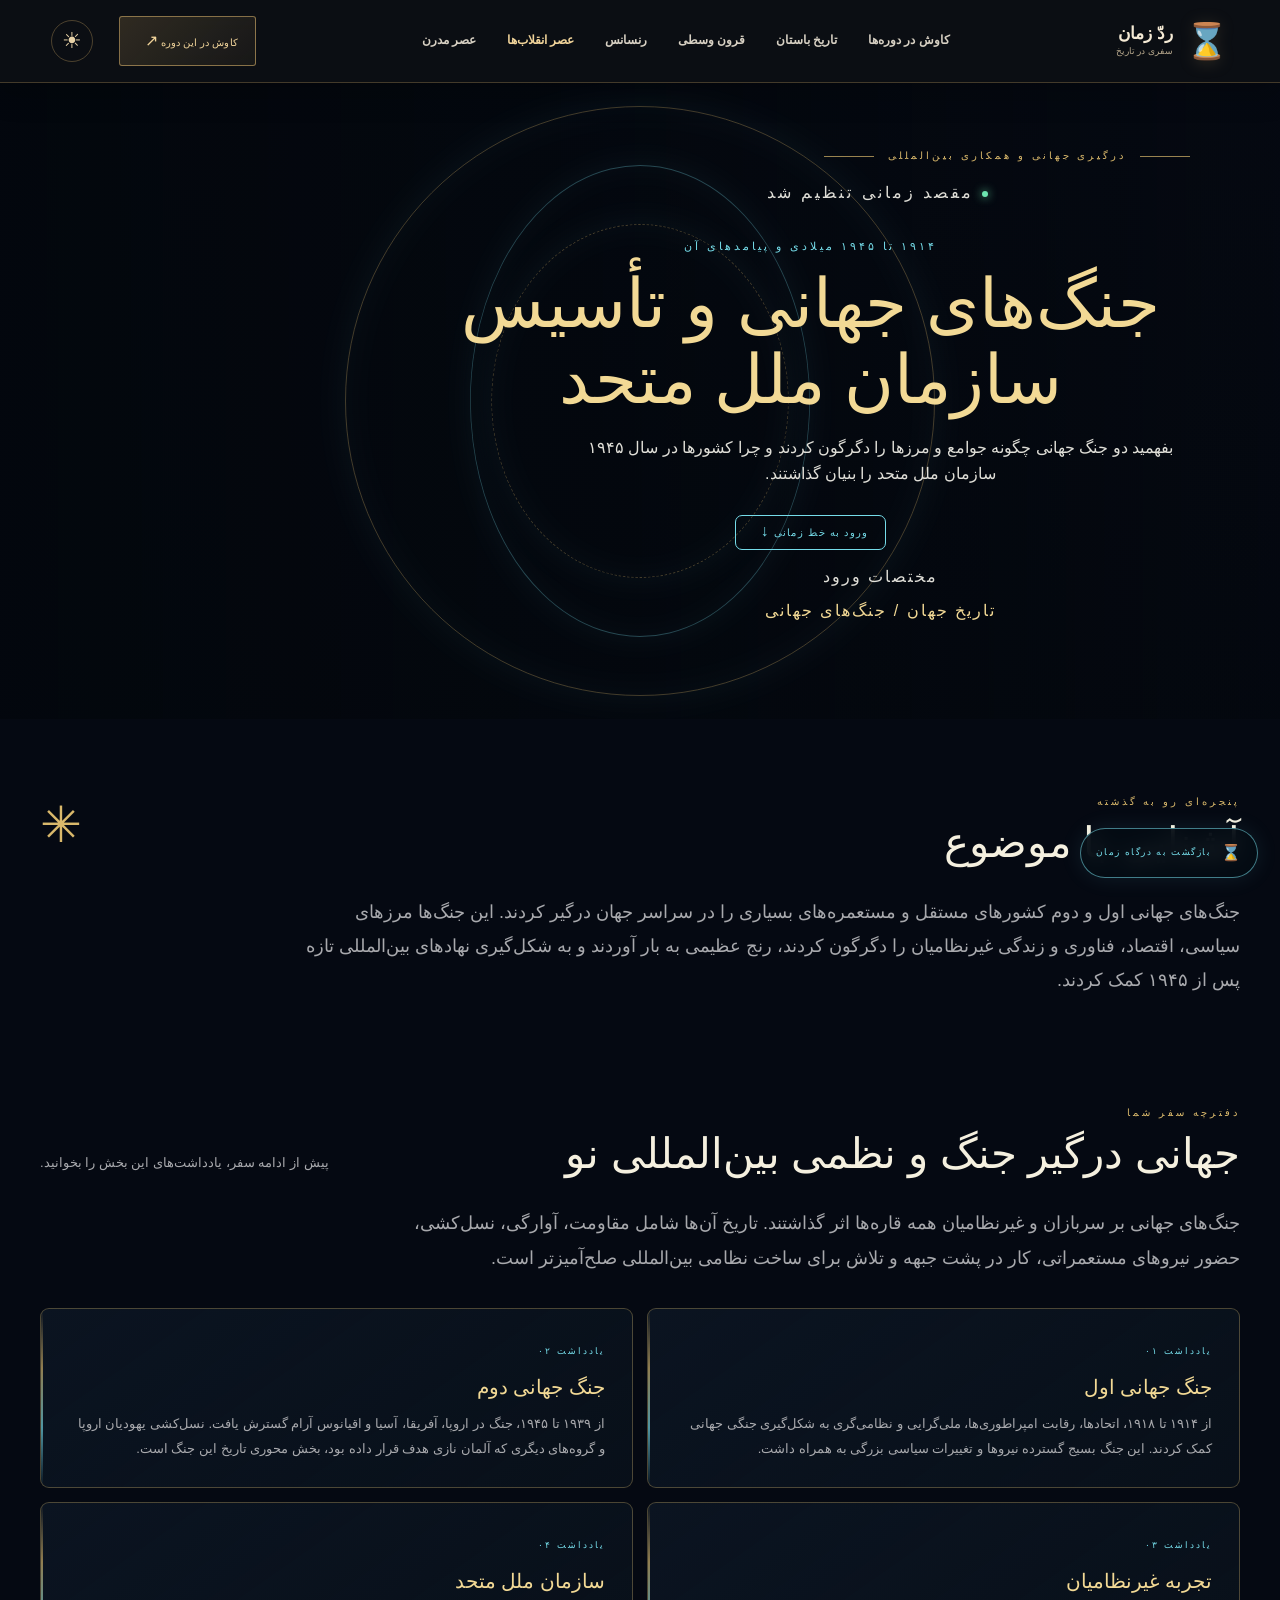
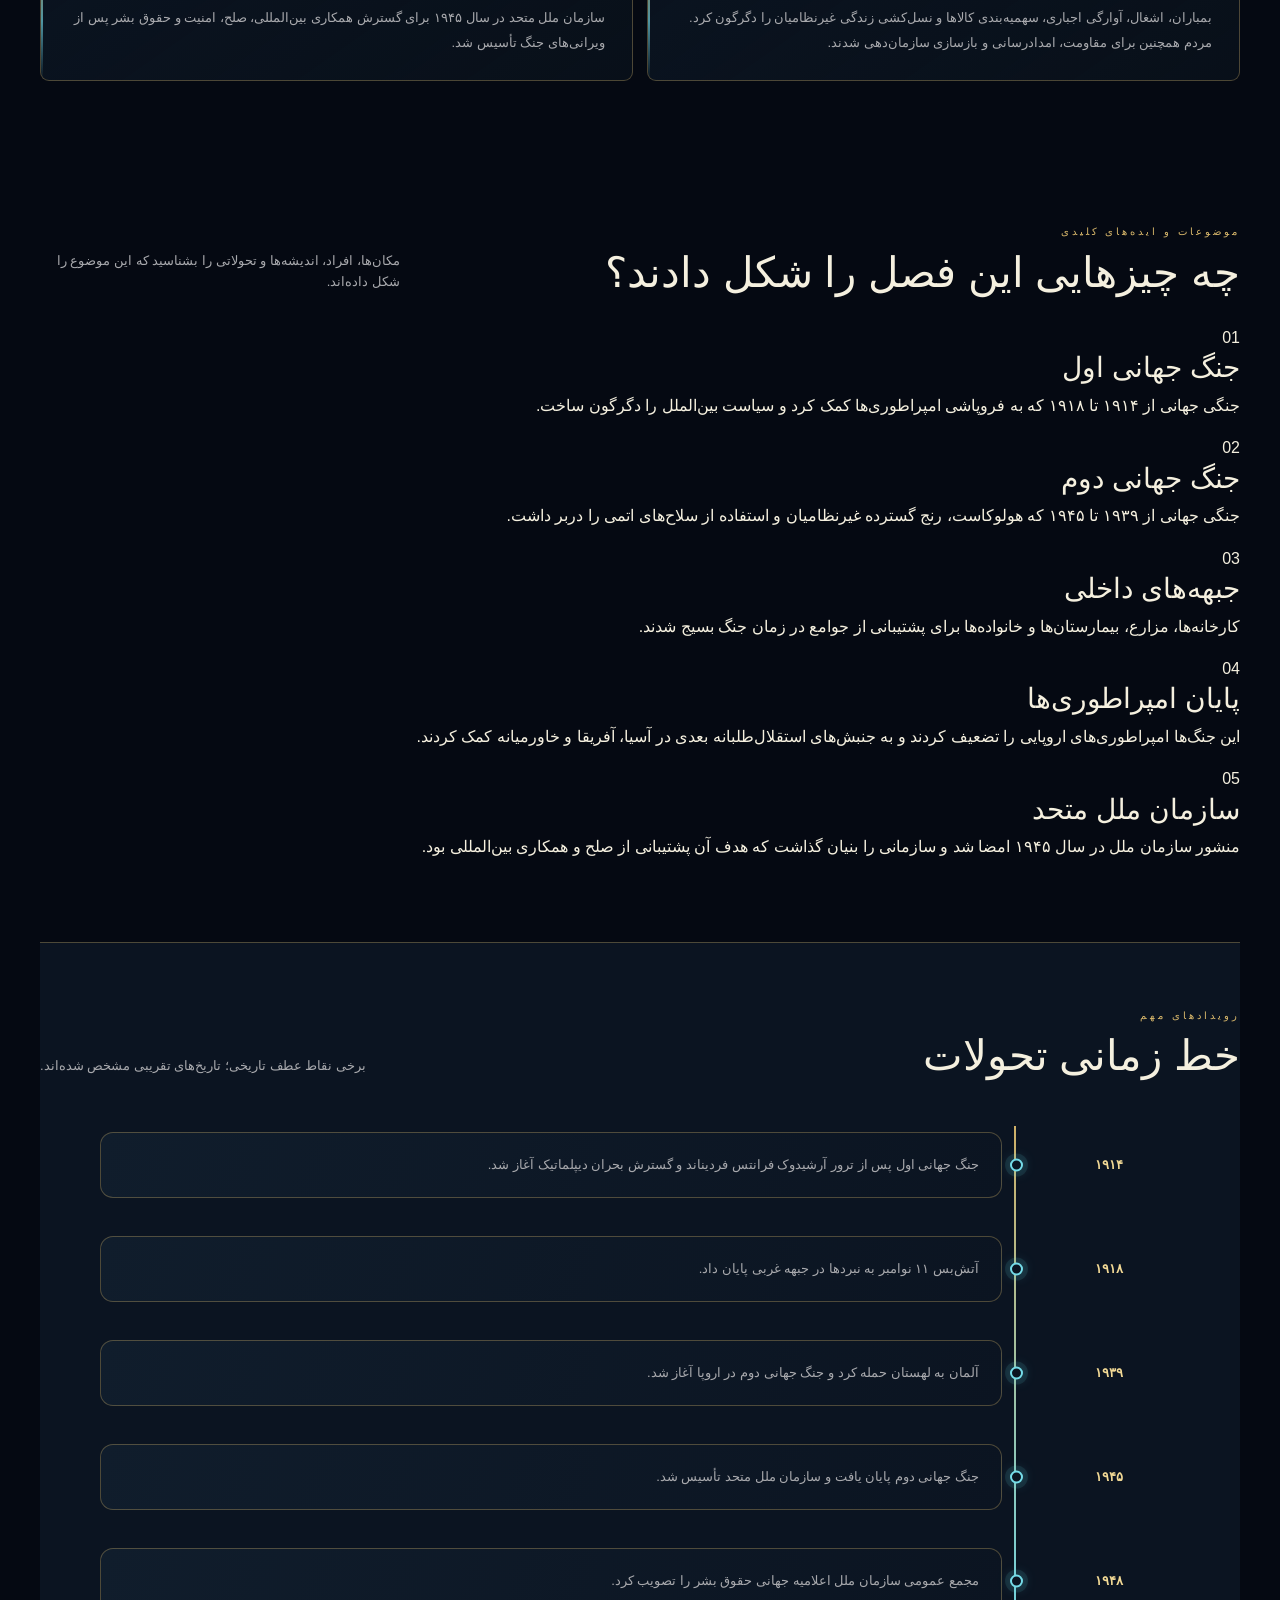
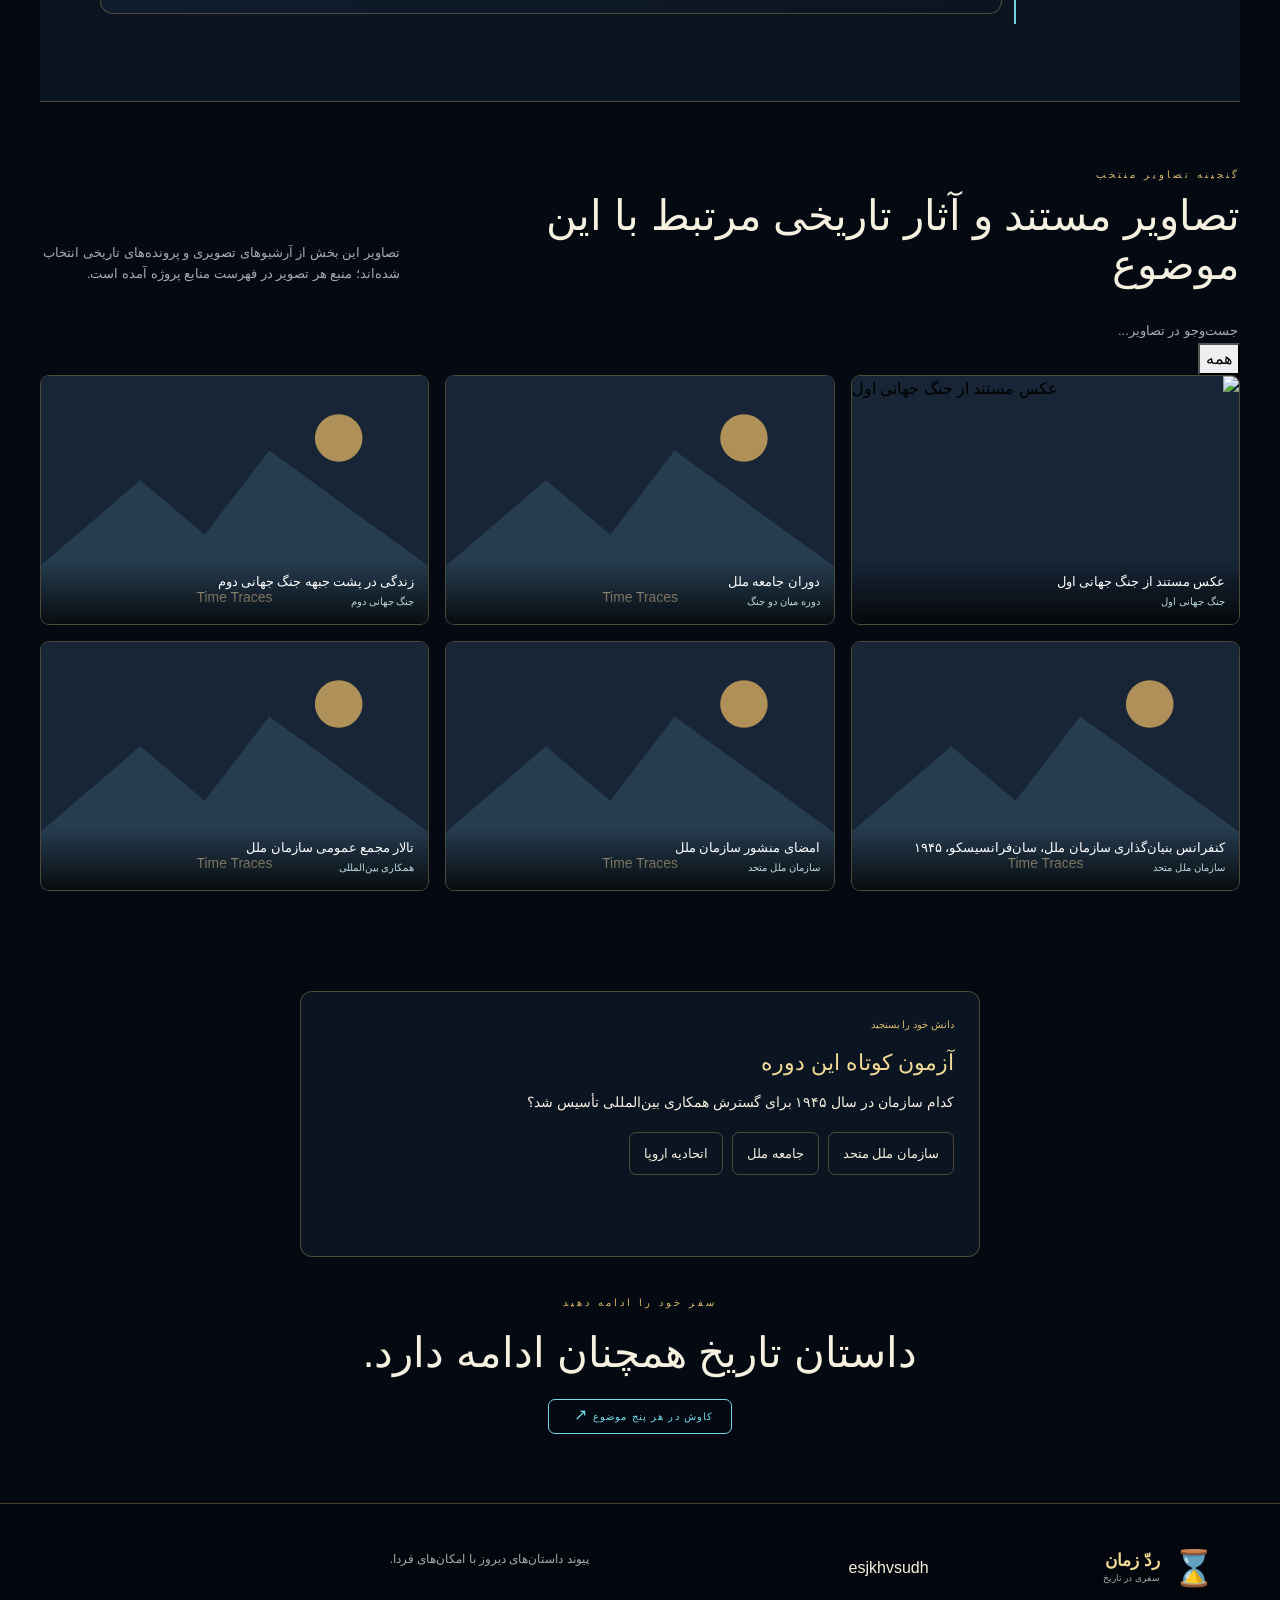
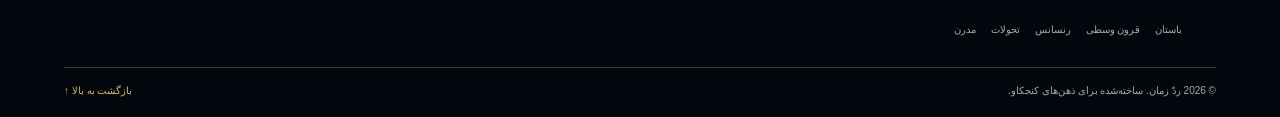
==== commit 1110078f: "commit 3" ====
--- a/ageofrevolutions/ageofrevolutions.html.html
+++ b/ageofrevolutions/ageofrevolutions.html.html
@@ -1,538 +1,481 @@
-<!DOCTYPE html>
+<!doctype html>
 <html dir="rtl" lang="fa">
- <head>
-  <meta charset="utf-8"/>
-  <meta content="width=device-width, initial-scale=1.0" name="viewport"/>
-  <meta content="Political upheaval and industrial innovation changed how people lived, worked, and governed." name="description"/>
-  <title>
-   جنگ&zwnj;های جهانی و سازمان ملل | ردّ زمان
-  </title>
-  <link href="data:image/svg+xml,&lt;svg xmlns=%22http://www.w3.org/2000/svg%22 viewBox=%220 0 100 100%22&gt;&lt;text y=%22.9em%22 font-size=%2290%22&gt;⌛&lt;/text&gt;&lt;/svg&gt;" rel="icon"/>
-  <link crossorigin="anonymous" href="https://cdn.jsdelivr.net/npm/bootstrap@5.3.3/dist/css/bootstrap.min.css" integrity="sha384-QWTKZyjpPEjISv5WaRU9OFeRpok6YctnYmDr5pNlyT2bRjXh0JMhjY6hW+ALEwIH" rel="stylesheet"/>
-  <link href="https://cdn.jsdelivr.net/npm/bootstrap-icons@1.11.3/font/bootstrap-icons.min.css" rel="stylesheet">
-   <link href="style.css" rel="stylesheet"/>
-   <script defer="" src="script.js">
-   </script>
- </head>
- <body data-page="ageofrevolutions">
-  <div class="scroll-progress">
-  </div>
-  <header class="site-header inner-header">
-   <a class="brand" href="../index/index.html.html">
-    <span class="brand-mark">
-     ⌛
-    </span>
-    <span>
-     <strong>
-      ردّ زمان
-     </strong>
-     <small>
-      سفری در تاریخ
-     </small>
-    </span>
-   </a>
-   <button type="button" id="menu-toggle" aria-controls="primary-navigation" aria-expanded="false" aria-label="باز کردن منو" class="menu-toggle">
-    ☰
-   </button>
-   <nav id="primary-navigation" aria-label="ناوبری اصلی" class="main-nav">
-    <a href="../index/index.html.html">کاوش در دوره‌ها</a>
-    <a href="../ancienthistory/ancienthistory.html.html">تاریخ باستان</a>
-    <a href="../middleages/middleages.html.html">قرون وسطی</a>
-    <a href="../renaissance/renaissance.html.html">رنسانس</a>
-    <a href="../ageofrevolutions/ageofrevolutions.html.html" class="active" aria-current="page">عصر انقلاب‌ها</a>
-    <a href="../modemarea/modernarea.html.html">عصر مدرن</a>
-   </nav>
-   <a class="header-cta" href="#overview">
-    کاوش در این دوره
-    <span>
-     &nearrow;
-    </span>
-   </a>
-   <button aria-label="تغییر پوسته رنگی" class="theme-toggle" title="تغییر پوسته">
-    ✧
-   </button>
-  </header>
-  <main>
-   <section class="detail-hero" style="--hero-image: url('https://commons.wikimedia.org/wiki/Special:FilePath/Soldiers%20in%20trench.jpg')">
-    <div class="detail-overlay">
+  <head>
+    <meta charset="utf-8" />
+    <meta content="width=device-width, initial-scale=1.0" name="viewport" />
+    <meta
+      content="Political upheaval and industrial innovation changed how people lived, worked, and governed."
+      name="description"
+    />
+    <title>جنگ&zwnj;های جهانی و سازمان ملل | ردّ زمان</title>
+    <link
+      href="data:image/svg+xml,&lt;svg xmlns=%22http://www.w3.org/2000/svg%22 viewBox=%220 0 100 100%22&gt;&lt;text y=%22.9em%22 font-size=%2290%22&gt;⌛&lt;/text&gt;&lt;/svg&gt;"
+      rel="icon"
+    />
+    <link
+      crossorigin="anonymous"
+      href="https://cdn.jsdelivr.net/npm/bootstrap@5.3.3/dist/css/bootstrap.min.css"
+      integrity="sha384-QWTKZyjpPEjISv5WaRU9OFeRpok6YctnYmDr5pNlyT2bRjXh0JMhjY6hW+ALEwIH"
+      rel="stylesheet"
+    />
+    <link
+      href="https://cdn.jsdelivr.net/npm/bootstrap-icons@1.11.3/font/bootstrap-icons.min.css"
+      rel="stylesheet"
+    />
+    <link href="style.css" rel="stylesheet" />
+    <script defer="" src="script.js"></script>
+  </head>
+  <body data-page="ageofrevolutions">
+    <div class="scroll-progress"></div>
+    <header class="site-header inner-header">
+      <a class="brand" href="../index/index.html.html">
+        <span class="brand-mark"> ⌛ </span>
+        <span>
+          <strong> ردّ زمان </strong>
+          <small> سفری در تاریخ </small>
+        </span>
+      </a>
+      <button
+        type="button"
+        id="menu-toggle"
+        aria-controls="primary-navigation"
+        aria-expanded="false"
+        aria-label="باز کردن منو"
+        class="menu-toggle"
+      >
+        ☰
+      </button>
+      <nav id="primary-navigation" aria-label="ناوبری اصلی" class="main-nav">
+        <a href="../index/index.html.html">کاوش در دوره‌ها</a>
+        <a href="../ancienthistory/ancienthistory.html.html">تاریخ باستان</a>
+        <a href="../middleages/middleages.html.html">قرون وسطی</a>
+        <a href="../renaissance/renaissance.html.html">رنسانس</a>
+        <a
+          href="../ageofrevolutions/ageofrevolutions.html.html"
+          class="active"
+          aria-current="page"
+          >عصر انقلاب‌ها</a
+        >
+        <a href="../modemarea/modernarea.html.html">عصر مدرن</a>
+      </nav>
+      <a class="header-cta" href="#overview">
+        کاوش در این دوره
+        <span> &nearrow; </span>
+      </a>
+      <button
+        aria-label="تغییر پوسته رنگی"
+        class="theme-toggle"
+        title="تغییر پوسته"
+      >
+        ✧
+      </button>
+    </header>
+    <main>
+      <section
+        class="detail-hero"
+        style="
+          --hero-image: url(&quot;https://commons.wikimedia.org/wiki/Special:FilePath/Soldiers%20in%20trench.jpg&quot;);
+        "
+      >
+        <div class="detail-overlay"></div>
+        <div aria-hidden="true" class="portal-rings">
+          <span> </span>
+          <span> </span>
+          <span> </span>
+        </div>
+        <div class="detail-hero-content">
+          <p class="eyebrow">
+            <span> </span>
+            درگیری جهانی و همکاری بین&zwnj;المللی
+            <span> </span>
+          </p>
+          <p class="destination-label">
+            <span class="signal-dot"> </span>
+            مقصد زمانی تنظیم شد
+          </p>
+          <p class="detail-period">۱۹۱۴ تا ۱۹۴۵ میلادی و پیامدهای آن</p>
+          <h1>جنگ&zwnj;های جهانی و تأسیس سازمان ملل متحد</h1>
+          <p>
+            بفهمید دو جنگ جهانی چگونه جوامع و مرزها را دگرگون کردند و چرا کشورها
+            در سال ۱۹۴۵ سازمان ملل متحد را بنیان گذاشتند.
+          </p>
+          <a class="primary-button" href="#overview">
+            ورود به خط زمانی
+            <span> &darr; </span>
+          </a>
+          <p class="arrival-readout">
+            مختصات ورود
+            <span> تاریخ جهان / جنگ&zwnj;های جهانی </span>
+          </p>
+        </div>
+      </section>
+      <section class="section-wrap detail-intro" id="overview">
+        <div class="section-heading">
+          <div>
+            <p class="eyebrow">پنجره&zwnj;ای رو به گذشته</p>
+            <h2>آشنایی با موضوع</h2>
+          </div>
+          <span class="decorative-number"> ✳ </span>
+        </div>
+        <p class="intro-text">
+          جنگ&zwnj;های جهانی اول و دوم کشورهای مستقل و مستعمره&zwnj;های بسیاری
+          را در سراسر جهان درگیر کردند. این جنگ&zwnj;ها مرزهای سیاسی، اقتصاد،
+          فناوری و زندگی غیرنظامیان را دگرگون کردند، رنج عظیمی به بار آوردند و
+          به شکل&zwnj;گیری نهادهای بین&zwnj;المللی تازه پس از ۱۹۴۵ کمک کردند.
+        </p>
+      </section>
+      <section class="section-wrap deep-dive" id="field-notes">
+        <div class="section-heading">
+          <div>
+            <p class="eyebrow">دفترچه سفر شما</p>
+            <h2>جهانی درگیر جنگ و نظمی بین&zwnj;المللی نو</h2>
+          </div>
+          <p>پیش از ادامه سفر، یادداشت&zwnj;های این بخش را بخوانید.</p>
+        </div>
+        <p class="deep-lead">
+          جنگ&zwnj;های جهانی بر سربازان و غیرنظامیان همه قاره&zwnj;ها اثر
+          گذاشتند. تاریخ آن&zwnj;ها شامل مقاومت، آوارگی، نسل&zwnj;کشی، حضور
+          نیروهای مستعمراتی، کار در پشت جبهه و تلاش برای ساخت نظامی
+          بین&zwnj;المللی صلح&zwnj;آمیزتر است.
+        </p>
+        <div class="deep-grid">
+          <article class="deep-card">
+            <span class="deep-kicker"> یادداشت ۰۱ </span>
+            <h3>جنگ جهانی اول</h3>
+            <p>
+              از ۱۹۱۴ تا ۱۹۱۸، اتحادها، رقابت امپراطوری&zwnj;ها، ملی&zwnj;گرایی
+              و نظامی&zwnj;گری به شکل&zwnj;گیری جنگی جهانی کمک کردند. این جنگ
+              بسیج گسترده نیروها و تغییرات سیاسی بزرگی به همراه داشت.
+            </p>
+          </article>
+          <article class="deep-card">
+            <span class="deep-kicker"> یادداشت ۰۲ </span>
+            <h3>جنگ جهانی دوم</h3>
+            <p>
+              از ۱۹۳۹ تا ۱۹۴۵، جنگ در اروپا، آفریقا، آسیا و اقیانوس آرام گسترش
+              یافت. نسل&zwnj;کشی یهودیان اروپا و گروه&zwnj;های دیگری که آلمان
+              نازی هدف قرار داده بود، بخش محوری تاریخ این جنگ است.
+            </p>
+          </article>
+          <article class="deep-card">
+            <span class="deep-kicker"> یادداشت ۰۳ </span>
+            <h3>تجربه غیرنظامیان</h3>
+            <p>
+              بمباران، اشغال، آوارگی اجباری، سهمیه&zwnj;بندی کالاها و
+              نسل&zwnj;کشی زندگی غیرنظامیان را دگرگون کرد. مردم همچنین برای
+              مقاومت، امدادرسانی و بازسازی سازمان&zwnj;دهی شدند.
+            </p>
+          </article>
+          <article class="deep-card">
+            <span class="deep-kicker"> یادداشت ۰۴ </span>
+            <h3>سازمان ملل متحد</h3>
+            <p>
+              سازمان ملل متحد در سال ۱۹۴۵ برای گسترش همکاری بین&zwnj;المللی،
+              صلح، امنیت و حقوق بشر پس از ویرانی&zwnj;های جنگ تأسیس شد.
+            </p>
+          </article>
+        </div>
+      </section>
+      <section class="section-wrap themes-section">
+        <div class="section-heading">
+          <div>
+            <p class="eyebrow">موضوعات و ایده&zwnj;های کلیدی</p>
+            <h2>چه چیزهایی این فصل را شکل دادند؟</h2>
+          </div>
+          <p>
+            مکان&zwnj;ها، افراد، اندیشه&zwnj;ها و تحولاتی را بشناسید که این
+            موضوع را شکل داده&zwnj;اند.
+          </p>
+        </div>
+        <div class="theme-grid">
+          <article class="theme-card">
+            <span class="theme-number"> 01 </span>
+            <h3>جنگ جهانی اول</h3>
+            <p>
+              جنگی جهانی از ۱۹۱۴ تا ۱۹۱۸ که به فروپاشی امپراطوری&zwnj;ها کمک کرد
+              و سیاست بین&zwnj;الملل را دگرگون ساخت.
+            </p>
+          </article>
+          <article class="theme-card">
+            <span class="theme-number"> 02 </span>
+            <h3>جنگ جهانی دوم</h3>
+            <p>
+              جنگی جهانی از ۱۹۳۹ تا ۱۹۴۵ که هولوکاست، رنج گسترده غیرنظامیان و
+              استفاده از سلاح&zwnj;های اتمی را دربر داشت.
+            </p>
+          </article>
+          <article class="theme-card">
+            <span class="theme-number"> 03 </span>
+            <h3>جبهه&zwnj;های داخلی</h3>
+            <p>
+              کارخانه&zwnj;ها، مزارع، بیمارستان&zwnj;ها و خانواده&zwnj;ها برای
+              پشتیبانی از جوامع در زمان جنگ بسیج شدند.
+            </p>
+          </article>
+          <article class="theme-card">
+            <span class="theme-number"> 04 </span>
+            <h3>پایان امپراطوری&zwnj;ها</h3>
+            <p>
+              این جنگ&zwnj;ها امپراطوری&zwnj;های اروپایی را تضعیف کردند و به
+              جنبش&zwnj;های استقلال&zwnj;طلبانه بعدی در آسیا، آفریقا و خاورمیانه
+              کمک کردند.
+            </p>
+          </article>
+          <article class="theme-card">
+            <span class="theme-number"> 05 </span>
+            <h3>سازمان ملل متحد</h3>
+            <p>
+              منشور سازمان ملل در سال ۱۹۴۵ امضا شد و سازمانی را بنیان گذاشت که
+              هدف آن پشتیبانی از صلح و همکاری بین&zwnj;المللی بود.
+            </p>
+          </article>
+        </div>
+      </section>
+      <section class="section-wrap timeline-section">
+        <div class="section-heading">
+          <div>
+            <p class="eyebrow">رویدادهای مهم</p>
+            <h2>خط زمانی تحولات</h2>
+          </div>
+          <p>برخی نقاط عطف تاریخی؛ تاریخ&zwnj;های تقریبی مشخص شده&zwnj;اند.</p>
+        </div>
+        <div class="timeline-list">
+          <article class="timeline-item">
+            <span class="timeline-date"> ۱۹۱۴ </span>
+            <div>
+              <h3>۱۹۱۴</h3>
+              <p>
+                جنگ جهانی اول پس از ترور آرشیدوک فرانتس فردیناند و گسترش بحران
+                دیپلماتیک آغاز شد.
+              </p>
+            </div>
+          </article>
+          <article class="timeline-item">
+            <span class="timeline-date"> ۱۹۱۸ </span>
+            <div>
+              <h3>۱۹۱۸</h3>
+              <p>آتش&zwnj;بس ۱۱ نوامبر به نبردها در جبهه غربی پایان داد.</p>
+            </div>
+          </article>
+          <article class="timeline-item">
+            <span class="timeline-date"> ۱۹۳۹ </span>
+            <div>
+              <h3>۱۹۳۹</h3>
+              <p>آلمان به لهستان حمله کرد و جنگ جهانی دوم در اروپا آغاز شد.</p>
+            </div>
+          </article>
+          <article class="timeline-item">
+            <span class="timeline-date"> ۱۹۴۵ </span>
+            <div>
+              <h3>۱۹۴۵</h3>
+              <p>جنگ جهانی دوم پایان یافت و سازمان ملل متحد تأسیس شد.</p>
+            </div>
+          </article>
+          <article class="timeline-item">
+            <span class="timeline-date"> ۱۹۴۸ </span>
+            <div>
+              <h3>۱۹۴۸</h3>
+              <p>مجمع عمومی سازمان ملل اعلامیه جهانی حقوق بشر را تصویب کرد.</p>
+            </div>
+          </article>
+        </div>
+      </section>
+      <section class="section-wrap gallery-section">
+        <div class="section-heading">
+          <div>
+            <p class="eyebrow">گنجینه تصاویر منتخب</p>
+            <h2>تصاویر مستند و آثار تاریخی مرتبط با این موضوع</h2>
+          </div>
+          <p>
+            تصاویر این بخش از آرشیوهای تصویری و پرونده&zwnj;های تاریخی انتخاب
+            شده&zwnj;اند؛ منبع هر تصویر در فهرست منابع پروژه آمده است.
+          </p>
+        </div>
+        <div class="gallery-toolbar">
+          <input
+            aria-label="جست&zwnj;وجو در گالری"
+            class="gallery-search"
+            placeholder="جست&zwnj;وجو در تصاویر..."
+            type="search"
+          />
+          <div class="gallery-filters">
+            <button class="active" data-filter="all">همه</button>
+          </div>
+        </div>
+        <div class="gallery-grid">
+          <button
+            aria-label="نمایش عکس مستند از جنگ جهانی اول"
+            class="gallery-item"
+            data-category="World War I"
+            data-lightbox="https://commons.wikimedia.org/wiki/Special:FilePath/Soldiers%20in%20trench.jpg"
+            data-title="Photograph of the First World War"
+          >
+            <img
+              alt="عکس مستند از جنگ جهانی اول"
+              loading="lazy"
+              src="https://commons.wikimedia.org/wiki/Special:FilePath/Soldiers%20in%20trench.jpg"
+            />
+            <span class="gallery-caption">
+              <b> عکس مستند از جنگ جهانی اول </b>
+              <small> جنگ جهانی اول </small>
+            </span>
+            <span class="gallery-zoom"> &nearrow; </span>
+          </button>
+          <button
+            aria-label="نمایش دوران جامعه ملل"
+            class="gallery-item"
+            data-category="Interwar period"
+            data-lightbox="https://th.bing.com/th/id/OIP.eExeHzUbcXdjODl99CMp0QHaEW?r=0&amp;o=7rm=3&amp;rs=1&amp;pid=ImgDetMain&amp;o=7&amp;rm=3"
+            data-title="The League of Nations era"
+          >
+            <img
+              alt="دوران جامعه ملل"
+              loading="lazy"
+              src="https://th.bing.com/th/id/OIP.eExeHzUbcXdjODl99CMp0QHaEW?r=0&amp;o=7rm=3&amp;rs=1&amp;pid=ImgDetMain&amp;o=7&amp;rm=3"
+            />
+            <span class="gallery-caption">
+              <b> دوران جامعه ملل </b>
+              <small> دوره میان دو جنگ </small>
+            </span>
+            <span class="gallery-zoom"> &nearrow; </span>
+          </button>
+          <button
+            aria-label="نمایش زندگی در پشت جبهه جنگ جهانی دوم"
+            class="gallery-item"
+            data-category="World War II"
+            data-lightbox="https://commons.wikimedia.org/wiki/Special:FilePath/Women%20workers%20at%20quartermaster%20corps.%208b03049v.jpg"
+            data-title="World War II home front"
+          >
+            <img
+              alt="زندگی در پشت جبهه جنگ جهانی دوم"
+              loading="lazy"
+              src="https://commons.wikimedia.org/wiki/Special:FilePath/Women%20workers%20at%20quartermaster%20corps.%208b03049v.jpg"
+            />
+            <span class="gallery-caption">
+              <b> زندگی در پشت جبهه جنگ جهانی دوم </b>
+              <small> جنگ جهانی دوم </small>
+            </span>
+            <span class="gallery-zoom"> &nearrow; </span>
+          </button>
+          <button
+            aria-label="نمایش کنفرانس بنیان&zwnj;گذاری سازمان ملل، سان&zwnj;فرانسیسکو، ۱۹۴۵"
+            class="gallery-item"
+            data-category="United Nations"
+            data-lightbox="https://commons.wikimedia.org/wiki/Special:FilePath/UnitedNationsconference.jpg"
+            data-title="United Nations founding conference, San Francisco 1945"
+          >
+            <img
+              alt="کنفرانس بنیان&zwnj;گذاری سازمان ملل، سان&zwnj;فرانسیسکو، ۱۹۴۵"
+              loading="lazy"
+              src="https://commons.wikimedia.org/wiki/Special:FilePath/UnitedNationsconference.jpg"
+            />
+            <span class="gallery-caption">
+              <b>
+                کنفرانس بنیان&zwnj;گذاری سازمان ملل، سان&zwnj;فرانسیسکو، ۱۹۴۵
+              </b>
+              <small> سازمان ملل متحد </small>
+            </span>
+            <span class="gallery-zoom"> &nearrow; </span>
+          </button>
+          <button
+            aria-label="نمایش امضای منشور سازمان ملل"
+            class="gallery-item"
+            data-category="United Nations"
+            data-lightbox="https://commons.wikimedia.org/wiki/Special:FilePath/UnitedNationsconference.jpg"
+            data-title="Signing of the UN Charter"
+          >
+            <img
+              alt="امضای منشور سازمان ملل"
+              loading="lazy"
+              src="https://tse3.mm.bing.net/th/id/OIP.MHdfpX9Vsc8PhKEHGUa0lgHaFW?r=0&amp;w=2500&amp;h=1804&amp;rs=1&amp;pid=ImgDetMain&amp;o=7&amp;rm=3"
+            />
+            <span class="gallery-caption">
+              <b> امضای منشور سازمان ملل </b>
+              <small> سازمان ملل متحد </small>
+            </span>
+            <span class="gallery-zoom"> &nearrow; </span>
+          </button>
+          <button
+            aria-label="نمایش تالار مجمع عمومی سازمان ملل"
+            class="gallery-item"
+            data-category="International cooperation"
+            data-lightbox="https://tse3.mm.bing.net/th/id/OIP.pMrBVN-gpfVjgHULD1QejwHaEK?r=0&amp;w=480&amp;h=270&amp;rs=1&amp;pid=ImgDetMain&amp;o=7&amp;rm=3"
+            data-title="UN General Assembly hall"
+          >
+            <img
+              alt="تالار مجمع عمومی سازمان ملل"
+              loading="lazy"
+              src="https://tse3.mm.bing.net/th/id/OIP.pMrBVN-gpfVjgHULD1QejwHaEK?r=0&amp;w=480&amp;h=270&amp;rs=1&amp;pid=ImgDetMain&amp;o=7&amp;rm=3"
+            />
+            <span class="gallery-caption">
+              <b> تالار مجمع عمومی سازمان ملل </b>
+              <small> همکاری بین&zwnj;المللی </small>
+            </span>
+            <span class="gallery-zoom"> &nearrow; </span>
+          </button>
+        </div>
+        <p class="gallery-empty" hidden="">
+          تصویری با این عبارت پیدا نشد. واژه یا دسته دیگری را امتحان کنید.
+        </p>
+      </section>
+      <section class="next-era section-wrap">
+        <p class="eyebrow">سفر خود را ادامه دهید</p>
+        <h2>داستان تاریخ همچنان ادامه دارد.</h2>
+        <a class="primary-button" href="../index/index.html.html">
+          کاوش در هر پنج موضوع
+          <span> &nearrow; </span>
+        </a>
+      </section>
+    </main>
+    <footer class="site-footer">
+      <div class="footer-top">
+        <a class="brand" href="../index/index.html.html">
+          <span class="brand-mark"> ⌛ </span>
+          <span>
+            <strong> ردّ زمان </strong>
+            <small> سفری در تاریخ </small>
+          </span>
+        </a>
+        <div>esjkhvsudh</div>
+        <p>پیوند داستان&zwnj;های دیروز با امکان&zwnj;های فردا.</p>
+        <div class="footer-links">
+          <a href="../ancienthistory/ancienthistory.html.html"> باستان </a>
+          <a href="../middleages/middleages.html.html"> قرون وسطی </a>
+          <a href="../renaissance/renaissance.html.html"> رنسانس </a>
+          <a href="../ageofrevolutions/ageofrevolutions.html.html"> تحولات </a>
+          <a href="../modemarea/modernarea.html.html"> مدرن </a>
+        </div>
+      </div>
+      <div class="footer-bottom">
+        <span>
+          &copy;
+          <span data-year=""> </span>
+          ردّ زمان. ساخته&zwnj;شده برای ذهن&zwnj;های کنجکاو.
+        </span>
+        <a href="#top"> بازگشت به بالا &uarr; </a>
+      </div>
+    </footer>
+    <div
+      aria-hidden="true"
+      aria-label="گالری تصاویر"
+      aria-modal="true"
+      class="lightbox"
+      role="dialog"
+    >
+      <button aria-label="بستن تصویر" class="lightbox-close">&times;</button>
+      <button aria-label="تصویر قبلی" class="lightbox-prev">&lsaquo;</button>
+      <img alt="تصویر تاریخی بزرگ&zwnj;نمایی&zwnj;شده" src="" />
+      <button aria-label="تصویر بعدی" class="lightbox-next">&rsaquo;</button>
+      <div class="lightbox-meta">
+        <strong class="lightbox-title"> </strong>
+        <p class="lightbox-count"></p>
+      </div>
+      <button aria-label="شروع نمایش خودکار" class="lightbox-play">▶</button>
     </div>
-    <div aria-hidden="true" class="portal-rings">
-     <span>
-     </span>
-     <span>
-     </span>
-     <span>
-     </span>
-    </div>
-    <div class="detail-hero-content">
-     <p class="eyebrow">
-      <span>
-      </span>
-      درگیری جهانی و همکاری بین&zwnj;المللی
-      <span>
-      </span>
-     </p>
-     <p class="destination-label">
-      <span class="signal-dot">
-      </span>
-      مقصد زمانی تنظیم شد
-     </p>
-     <p class="detail-period">
-      ۱۹۱۴ تا ۱۹۴۵ میلادی و پیامدهای آن
-     </p>
-     <h1>
-      جنگ&zwnj;های جهانی و تأسیس سازمان ملل متحد
-     </h1>
-     <p>
-      بفهمید دو جنگ جهانی چگونه جوامع و مرزها را دگرگون کردند و چرا کشورها در سال ۱۹۴۵ سازمان ملل متحد را بنیان گذاشتند.
-     </p>
-     <a class="primary-button" href="#overview">
-      ورود به خط زمانی
-      <span>
-       &darr;
-      </span>
-     </a>
-     <p class="arrival-readout">
-      مختصات ورود
-      <span>
-       تاریخ جهان / جنگ&zwnj;های جهانی
-      </span>
-     </p>
-    </div>
-   </section>
-   <section class="section-wrap detail-intro" id="overview">
-    <div class="section-heading">
-     <div>
-      <p class="eyebrow">
-       پنجره&zwnj;ای رو به گذشته
-      </p>
-      <h2>
-       آشنایی با موضوع
-      </h2>
-     </div>
-     <span class="decorative-number">
-      ✳
-     </span>
-    </div>
-    <p class="intro-text">
-     جنگ&zwnj;های جهانی اول و دوم کشورهای مستقل و مستعمره&zwnj;های بسیاری را در سراسر جهان درگیر کردند. این جنگ&zwnj;ها مرزهای سیاسی، اقتصاد، فناوری و زندگی غیرنظامیان را دگرگون کردند، رنج عظیمی به بار آوردند و به شکل&zwnj;گیری نهادهای بین&zwnj;المللی تازه پس از ۱۹۴۵ کمک کردند.
-    </p>
-   </section>
-   <section class="section-wrap deep-dive" id="field-notes">
-    <div class="section-heading">
-     <div>
-      <p class="eyebrow">
-       دفترچه سفر شما
-      </p>
-      <h2>
-       جهانی درگیر جنگ و نظمی بین&zwnj;المللی نو
-      </h2>
-     </div>
-     <p>
-      پیش از ادامه سفر، یادداشت&zwnj;های این بخش را بخوانید.
-     </p>
-    </div>
-    <p class="deep-lead">
-     جنگ&zwnj;های جهانی بر سربازان و غیرنظامیان همه قاره&zwnj;ها اثر گذاشتند. تاریخ آن&zwnj;ها شامل مقاومت، آوارگی، نسل&zwnj;کشی، حضور نیروهای مستعمراتی، کار در پشت جبهه و تلاش برای ساخت نظامی بین&zwnj;المللی صلح&zwnj;آمیزتر است.
-    </p>
-    <div class="deep-grid">
-     <article class="deep-card">
-      <span class="deep-kicker">
-       یادداشت ۰۱
-      </span>
-      <h3>
-       جنگ جهانی اول
-      </h3>
-      <p>
-       از ۱۹۱۴ تا ۱۹۱۸، اتحادها، رقابت امپراطوری&zwnj;ها، ملی&zwnj;گرایی و نظامی&zwnj;گری به شکل&zwnj;گیری جنگی جهانی کمک کردند. این جنگ بسیج گسترده نیروها و تغییرات سیاسی بزرگی به همراه داشت.
-      </p>
-     </article>
-     <article class="deep-card">
-      <span class="deep-kicker">
-       یادداشت ۰۲
-      </span>
-      <h3>
-       جنگ جهانی دوم
-      </h3>
-      <p>
-       از ۱۹۳۹ تا ۱۹۴۵، جنگ در اروپا، آفریقا، آسیا و اقیانوس آرام گسترش یافت. نسل&zwnj;کشی یهودیان اروپا و گروه&zwnj;های دیگری که آلمان نازی هدف قرار داده بود، بخش محوری تاریخ این جنگ است.
-      </p>
-     </article>
-     <article class="deep-card">
-      <span class="deep-kicker">
-       یادداشت ۰۳
-      </span>
-      <h3>
-       تجربه غیرنظامیان
-      </h3>
-      <p>
-       بمباران، اشغال، آوارگی اجباری، سهمیه&zwnj;بندی کالاها و نسل&zwnj;کشی زندگی غیرنظامیان را دگرگون کرد. مردم همچنین برای مقاومت، امدادرسانی و بازسازی سازمان&zwnj;دهی شدند.
-      </p>
-     </article>
-     <article class="deep-card">
-      <span class="deep-kicker">
-       یادداشت ۰۴
-      </span>
-      <h3>
-       سازمان ملل متحد
-      </h3>
-      <p>
-       سازمان ملل متحد در سال ۱۹۴۵ برای گسترش همکاری بین&zwnj;المللی، صلح، امنیت و حقوق بشر پس از ویرانی&zwnj;های جنگ تأسیس شد.
-      </p>
-     </article>
-    </div>
-   </section>
-   <section class="section-wrap themes-section">
-    <div class="section-heading">
-     <div>
-      <p class="eyebrow">
-       موضوعات و ایده&zwnj;های کلیدی
-      </p>
-      <h2>
-       چه چیزهایی این فصل را شکل دادند؟
-      </h2>
-     </div>
-     <p>
-      مکان&zwnj;ها، افراد، اندیشه&zwnj;ها و تحولاتی را بشناسید که این موضوع را شکل داده&zwnj;اند.
-     </p>
-    </div>
-    <div class="theme-grid">
-     <article class="theme-card">
-      <span class="theme-number">
-       01
-      </span>
-      <h3>
-       جنگ جهانی اول
-      </h3>
-      <p>
-       جنگی جهانی از ۱۹۱۴ تا ۱۹۱۸ که به فروپاشی امپراطوری&zwnj;ها کمک کرد و سیاست بین&zwnj;الملل را دگرگون ساخت.
-      </p>
-     </article>
-     <article class="theme-card">
-      <span class="theme-number">
-       02
-      </span>
-      <h3>
-       جنگ جهانی دوم
-      </h3>
-      <p>
-       جنگی جهانی از ۱۹۳۹ تا ۱۹۴۵ که هولوکاست، رنج گسترده غیرنظامیان و استفاده از سلاح&zwnj;های اتمی را دربر داشت.
-      </p>
-     </article>
-     <article class="theme-card">
-      <span class="theme-number">
-       03
-      </span>
-      <h3>
-       جبهه&zwnj;های داخلی
-      </h3>
-      <p>
-       کارخانه&zwnj;ها، مزارع، بیمارستان&zwnj;ها و خانواده&zwnj;ها برای پشتیبانی از جوامع در زمان جنگ بسیج شدند.
-      </p>
-     </article>
-     <article class="theme-card">
-      <span class="theme-number">
-       04
-      </span>
-      <h3>
-       پایان امپراطوری&zwnj;ها
-      </h3>
-      <p>
-       این جنگ&zwnj;ها امپراطوری&zwnj;های اروپایی را تضعیف کردند و به جنبش&zwnj;های استقلال&zwnj;طلبانه بعدی در آسیا، آفریقا و خاورمیانه کمک کردند.
-      </p>
-     </article>
-     <article class="theme-card">
-      <span class="theme-number">
-       05
-      </span>
-      <h3>
-       سازمان ملل متحد
-      </h3>
-      <p>
-       منشور سازمان ملل در سال ۱۹۴۵ امضا شد و سازمانی را بنیان گذاشت که هدف آن پشتیبانی از صلح و همکاری بین&zwnj;المللی بود.
-      </p>
-     </article>
-    </div>
-   </section>
-   <section class="section-wrap timeline-section">
-    <div class="section-heading">
-     <div>
-      <p class="eyebrow">
-       رویدادهای مهم
-      </p>
-      <h2>
-       خط زمانی تحولات
-      </h2>
-     </div>
-     <p>
-      برخی نقاط عطف تاریخی؛ تاریخ&zwnj;های تقریبی مشخص شده&zwnj;اند.
-     </p>
-    </div>
-    <div class="timeline-list">
-     <article class="timeline-item">
-      <span class="timeline-date">
-       ۱۹۱۴
-      </span>
-      <div>
-       <h3>
-        ۱۹۱۴
-       </h3>
-       <p>
-        جنگ جهانی اول پس از ترور آرشیدوک فرانتس فردیناند و گسترش بحران دیپلماتیک آغاز شد.
-       </p>
-      </div>
-     </article>
-     <article class="timeline-item">
-      <span class="timeline-date">
-       ۱۹۱۸
-      </span>
-      <div>
-       <h3>
-        ۱۹۱۸
-       </h3>
-       <p>
-        آتش&zwnj;بس ۱۱ نوامبر به نبردها در جبهه غربی پایان داد.
-       </p>
-      </div>
-     </article>
-     <article class="timeline-item">
-      <span class="timeline-date">
-       ۱۹۳۹
-      </span>
-      <div>
-       <h3>
-        ۱۹۳۹
-       </h3>
-       <p>
-        آلمان به لهستان حمله کرد و جنگ جهانی دوم در اروپا آغاز شد.
-       </p>
-      </div>
-     </article>
-     <article class="timeline-item">
-      <span class="timeline-date">
-       ۱۹۴۵
-      </span>
-      <div>
-       <h3>
-        ۱۹۴۵
-       </h3>
-       <p>
-        جنگ جهانی دوم پایان یافت و سازمان ملل متحد تأسیس شد.
-       </p>
-      </div>
-     </article>
-     <article class="timeline-item">
-      <span class="timeline-date">
-       ۱۹۴۸
-      </span>
-      <div>
-       <h3>
-        ۱۹۴۸
-       </h3>
-       <p>
-        مجمع عمومی سازمان ملل اعلامیه جهانی حقوق بشر را تصویب کرد.
-       </p>
-      </div>
-     </article>
-    </div>
-   </section>
-   <section class="section-wrap gallery-section">
-    <div class="section-heading">
-     <div>
-      <p class="eyebrow">
-       گنجینه تصاویر منتخب
-      </p>
-      <h2>
-       تصاویر مستند و آثار تاریخی مرتبط با این موضوع
-      </h2>
-     </div>
-     <p>
-      تصاویر این بخش از آرشیوهای تصویری و پرونده&zwnj;های تاریخی انتخاب شده&zwnj;اند؛ منبع هر تصویر در فهرست منابع پروژه آمده است.
-     </p>
-    </div>
-    <div class="gallery-toolbar">
-     <input aria-label="جست&zwnj;وجو در گالری" class="gallery-search" placeholder="جست&zwnj;وجو در تصاویر..." type="search"/>
-     <div class="gallery-filters">
-      <button class="active" data-filter="all">
-       همه
-      </button>
-     </div>
-    </div>
-    <div class="gallery-grid">
-     <button aria-label="نمایش عکس مستند از جنگ جهانی اول" class="gallery-item" data-category="World War I" data-lightbox="https://commons.wikimedia.org/wiki/Special:FilePath/Soldiers%20in%20trench.jpg" data-title="Photograph of the First World War">
-      <img alt="عکس مستند از جنگ جهانی اول" loading="lazy" src="https://commons.wikimedia.org/wiki/Special:FilePath/Soldiers%20in%20trench.jpg"/>
-      <span class="gallery-caption">
-       <b>
-        عکس مستند از جنگ جهانی اول
-       </b>
-       <small>
-        جنگ جهانی اول
-       </small>
-      </span>
-      <span class="gallery-zoom">
-       &nearrow;
-      </span>
-     </button>
-     <button aria-label="نمایش دوران جامعه ملل" class="gallery-item" data-category="Interwar period" data-lightbox="https://th.bing.com/th/id/OIP.eExeHzUbcXdjODl99CMp0QHaEW?r=0&amp;o=7rm=3&amp;rs=1&amp;pid=ImgDetMain&amp;o=7&amp;rm=3" data-title="The League of Nations era">
-      <img alt="دوران جامعه ملل" loading="lazy" src="https://th.bing.com/th/id/OIP.eExeHzUbcXdjODl99CMp0QHaEW?r=0&amp;o=7rm=3&amp;rs=1&amp;pid=ImgDetMain&amp;o=7&amp;rm=3"/>
-      <span class="gallery-caption">
-       <b>
-        دوران جامعه ملل
-       </b>
-       <small>
-        دوره میان دو جنگ
-       </small>
-      </span>
-      <span class="gallery-zoom">
-       &nearrow;
-      </span>
-     </button>
-     <button aria-label="نمایش زندگی در پشت جبهه جنگ جهانی دوم" class="gallery-item" data-category="World War II" data-lightbox="https://commons.wikimedia.org/wiki/Special:FilePath/Women%20workers%20at%20quartermaster%20corps.%208b03049v.jpg" data-title="World War II home front">
-      <img alt="زندگی در پشت جبهه جنگ جهانی دوم" loading="lazy" src="https://commons.wikimedia.org/wiki/Special:FilePath/Women%20workers%20at%20quartermaster%20corps.%208b03049v.jpg"/>
-      <span class="gallery-caption">
-       <b>
-        زندگی در پشت جبهه جنگ جهانی دوم
-       </b>
-       <small>
-        جنگ جهانی دوم
-       </small>
-      </span>
-      <span class="gallery-zoom">
-       &nearrow;
-      </span>
-     </button>
-     <button aria-label="نمایش کنفرانس بنیان&zwnj;گذاری سازمان ملل، سان&zwnj;فرانسیسکو، ۱۹۴۵" class="gallery-item" data-category="United Nations" data-lightbox="https://commons.wikimedia.org/wiki/Special:FilePath/UnitedNationsconference.jpg" data-title="United Nations founding conference, San Francisco 1945">
-      <img alt="کنفرانس بنیان&zwnj;گذاری سازمان ملل، سان&zwnj;فرانسیسکو، ۱۹۴۵" loading="lazy" src="https://commons.wikimedia.org/wiki/Special:FilePath/UnitedNationsconference.jpg"/>
-      <span class="gallery-caption">
-       <b>
-        کنفرانس بنیان&zwnj;گذاری سازمان ملل، سان&zwnj;فرانسیسکو، ۱۹۴۵
-       </b>
-       <small>
-        سازمان ملل متحد
-       </small>
-      </span>
-      <span class="gallery-zoom">
-       &nearrow;
-      </span>
-     </button>
-     <button aria-label="نمایش امضای منشور سازمان ملل" class="gallery-item" data-category="United Nations" data-lightbox="https://commons.wikimedia.org/wiki/Special:FilePath/UnitedNationsconference.jpg" data-title="Signing of the UN Charter">
-      <img alt="امضای منشور سازمان ملل" loading="lazy" src="https://tse3.mm.bing.net/th/id/OIP.MHdfpX9Vsc8PhKEHGUa0lgHaFW?r=0&amp;w=2500&amp;h=1804&amp;rs=1&amp;pid=ImgDetMain&amp;o=7&amp;rm=3"/>
-      <span class="gallery-caption">
-       <b>
-        امضای منشور سازمان ملل
-       </b>
-       <small>
-        سازمان ملل متحد
-       </small>
-      </span>
-      <span class="gallery-zoom">
-       &nearrow;
-      </span>
-     </button>
-     <button aria-label="نمایش تالار مجمع عمومی سازمان ملل" class="gallery-item" data-category="International cooperation" data-lightbox="https://tse3.mm.bing.net/th/id/OIP.pMrBVN-gpfVjgHULD1QejwHaEK?r=0&amp;w=480&amp;h=270&amp;rs=1&amp;pid=ImgDetMain&amp;o=7&amp;rm=3" data-title="UN General Assembly hall">
-      <img alt="تالار مجمع عمومی سازمان ملل" loading="lazy" src="https://tse3.mm.bing.net/th/id/OIP.pMrBVN-gpfVjgHULD1QejwHaEK?r=0&amp;w=480&amp;h=270&amp;rs=1&amp;pid=ImgDetMain&amp;o=7&amp;rm=3"/>
-      <span class="gallery-caption">
-       <b>
-        تالار مجمع عمومی سازمان ملل
-       </b>
-       <small>
-        همکاری بین&zwnj;المللی
-       </small>
-      </span>
-      <span class="gallery-zoom">
-       &nearrow;
-      </span>
-     </button>
-    </div>
-    <p class="gallery-empty" hidden="">
-     تصویری با این عبارت پیدا نشد. واژه یا دسته دیگری را امتحان کنید.
-    </p>
-   </section>
-   <section class="next-era section-wrap">
-    <p class="eyebrow">
-     سفر خود را ادامه دهید
-    </p>
-    <h2>
-     داستان تاریخ همچنان ادامه دارد.
-    </h2>
-    <a class="primary-button" href="../index/index.html.html">
-     کاوش در هر پنج موضوع
-     <span>
-      &nearrow;
-     </span>
-    </a>
-   </section>
-  </main>
-  <footer class="site-footer">
-   <div class="footer-top">
-    <a class="brand" href="../index/index.html.html">
-     <span class="brand-mark">
-      ⌛
-     </span>
-     <span>
-      <strong>
-       ردّ زمان
-      </strong>
-      <small>
-       سفری در تاریخ
-      </small>
-     </span>
-    </a>
-    <p>
-     پیوند داستان&zwnj;های دیروز با امکان&zwnj;های فردا.
-    </p>
-    <div class="footer-links">
-     <a href="../ancienthistory/ancienthistory.html.html">
-      باستان
-     </a>
-     <a href="../middleages/middleages.html.html">
-      قرون وسطی
-     </a>
-     <a href="../renaissance/renaissance.html.html">
-      رنسانس
-     </a>
-     <a href="../ageofrevolutions/ageofrevolutions.html.html">
-      تحولات
-     </a>
-     <a href="../modemarea/modernarea.html.html">
-      مدرن
-     </a>
-    </div>
-   </div>
-   <div class="footer-bottom">
-    <span>
-     &copy;
-     <span data-year="">
-     </span>
-     ردّ زمان. ساخته&zwnj;شده برای ذهن&zwnj;های کنجکاو.
-    </span>
-    <a href="#top">
-     بازگشت به بالا &uarr;
-    </a>
-   </div>
-  </footer>
-  <div aria-hidden="true" aria-label="گالری تصاویر" aria-modal="true" class="lightbox" role="dialog">
-   <button aria-label="بستن تصویر" class="lightbox-close">
-    &times;
-   </button>
-   <button aria-label="تصویر قبلی" class="lightbox-prev">
-    &lsaquo;
-   </button>
-   <img alt="تصویر تاریخی بزرگ&zwnj;نمایی&zwnj;شده" src=""/>
-   <button aria-label="تصویر بعدی" class="lightbox-next">
-    &rsaquo;
-   </button>
-   <div class="lightbox-meta">
-    <strong class="lightbox-title">
-    </strong>
-    <p class="lightbox-count">
-    </p>
-   </div>
-   <button aria-label="شروع نمایش خودکار" class="lightbox-play">
-    ▶
-   </button>
-  </div>
-  <script crossorigin="anonymous" integrity="sha384-YvpcrYf0tY3lHB60NNkmXc5s9fDVZLESaAA55NDzOxhy9GkcIdslK1eN7N6jIeHz" src="https://cdn.jsdelivr.net/npm/bootstrap@5.3.3/dist/js/bootstrap.bundle.min.js">
-  </script>
- </body>
+    <script
+      crossorigin="anonymous"
+      integrity="sha384-YvpcrYf0tY3lHB60NNkmXc5s9fDVZLESaAA55NDzOxhy9GkcIdslK1eN7N6jIeHz"
+      src="https://cdn.jsdelivr.net/npm/bootstrap@5.3.3/dist/js/bootstrap.bundle.min.js"
+    ></script>
+  </body>
 </html>
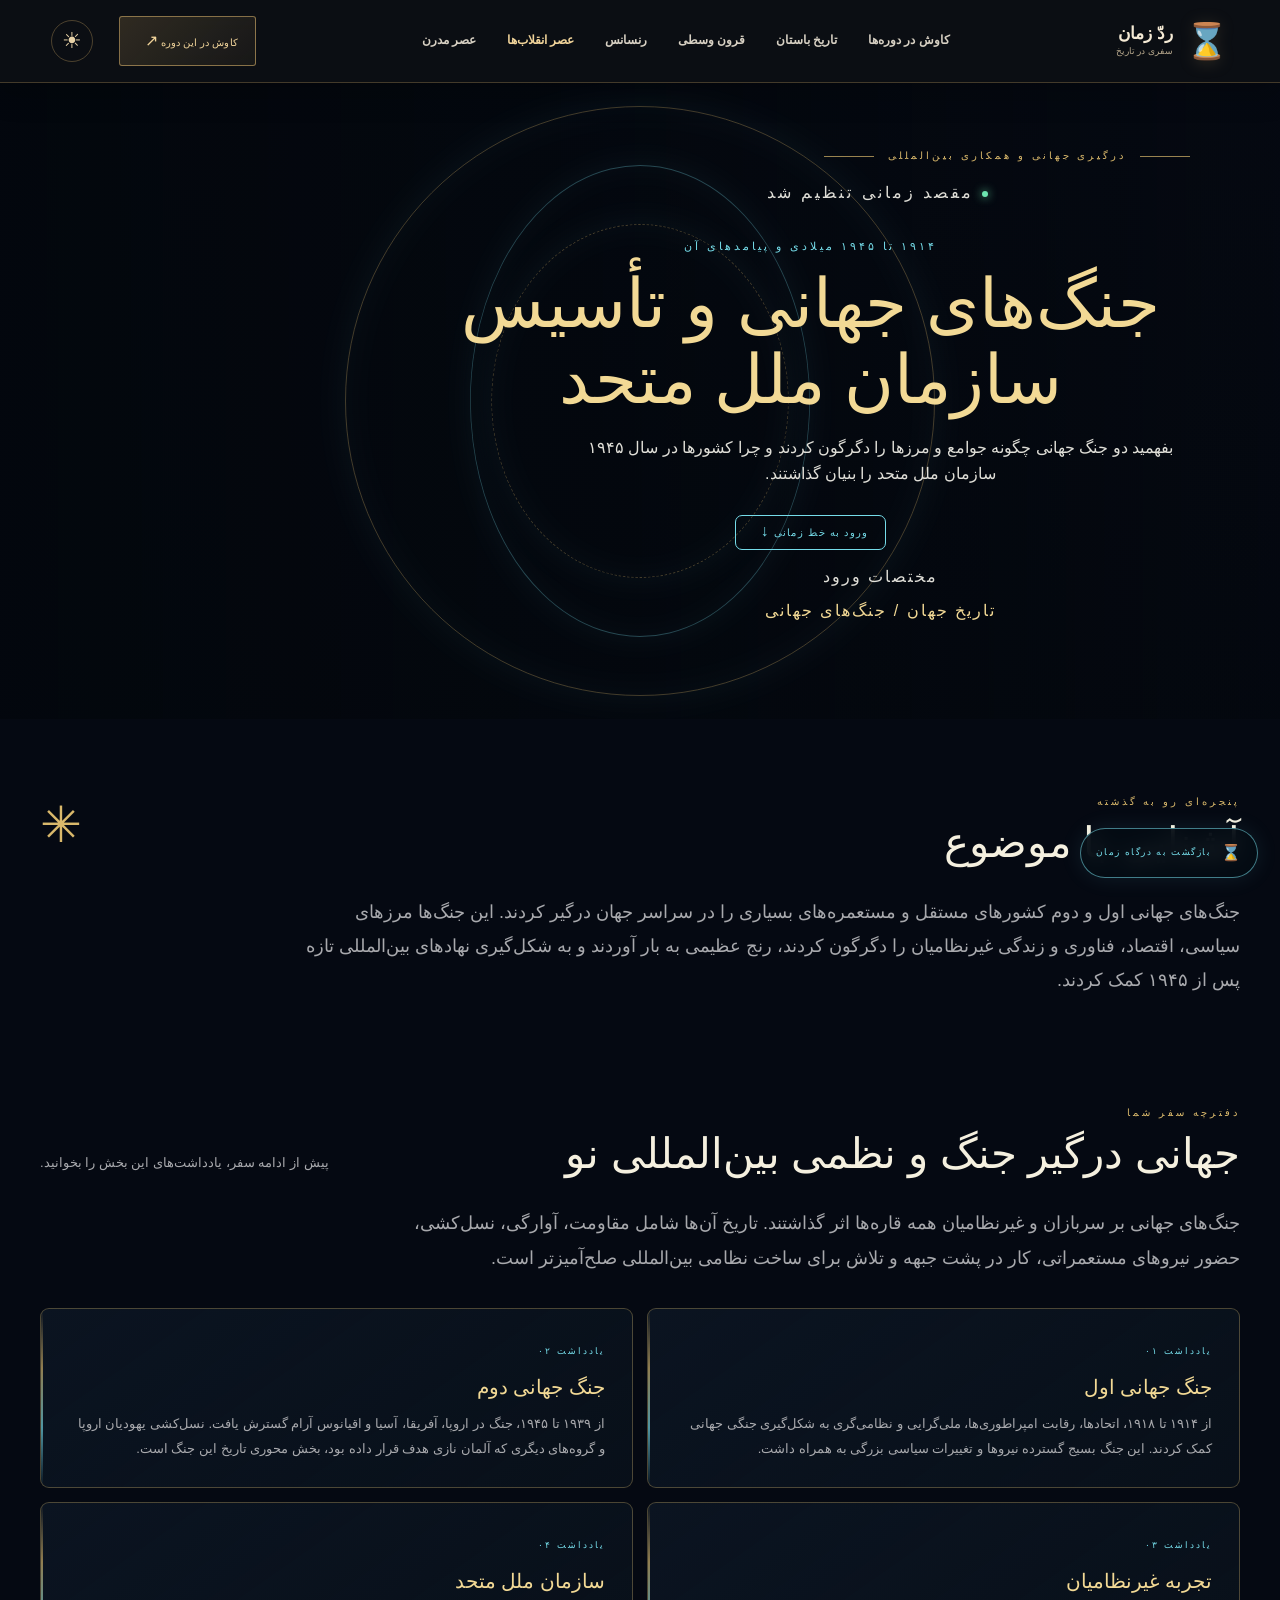
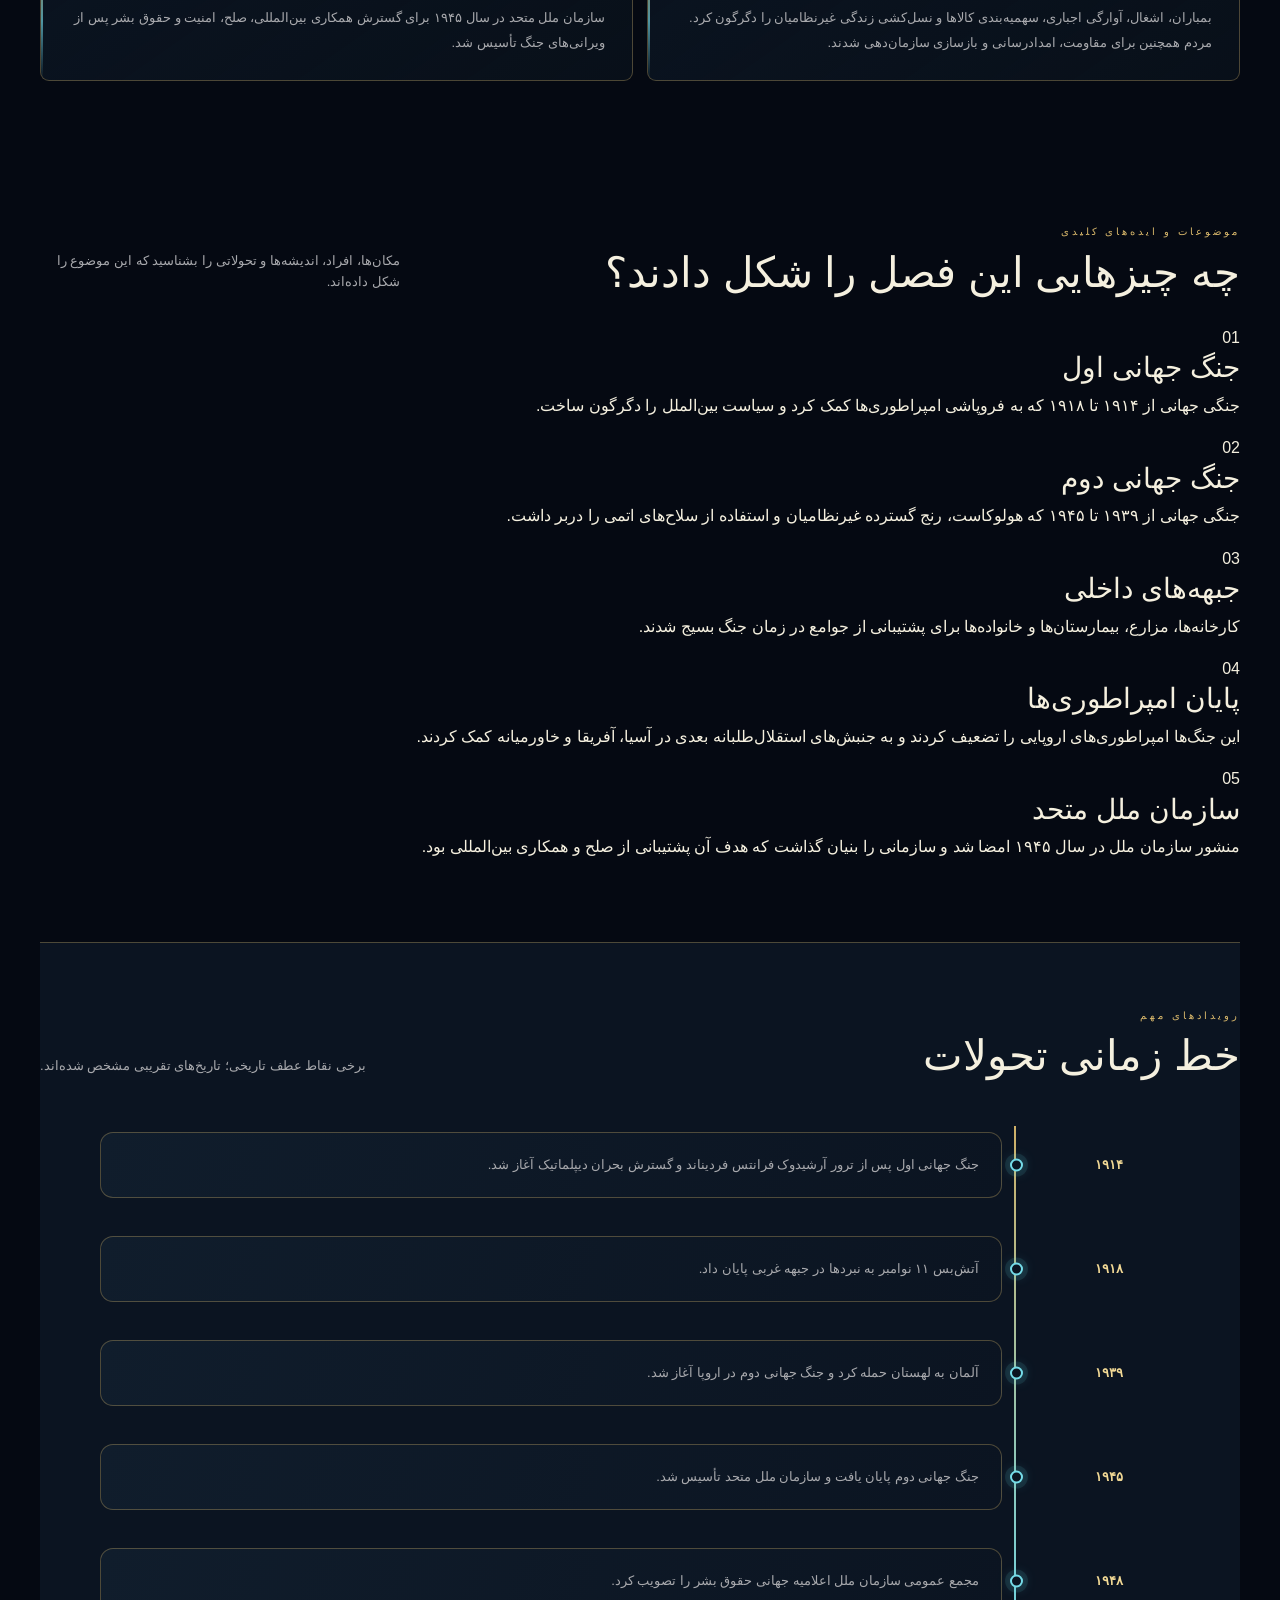
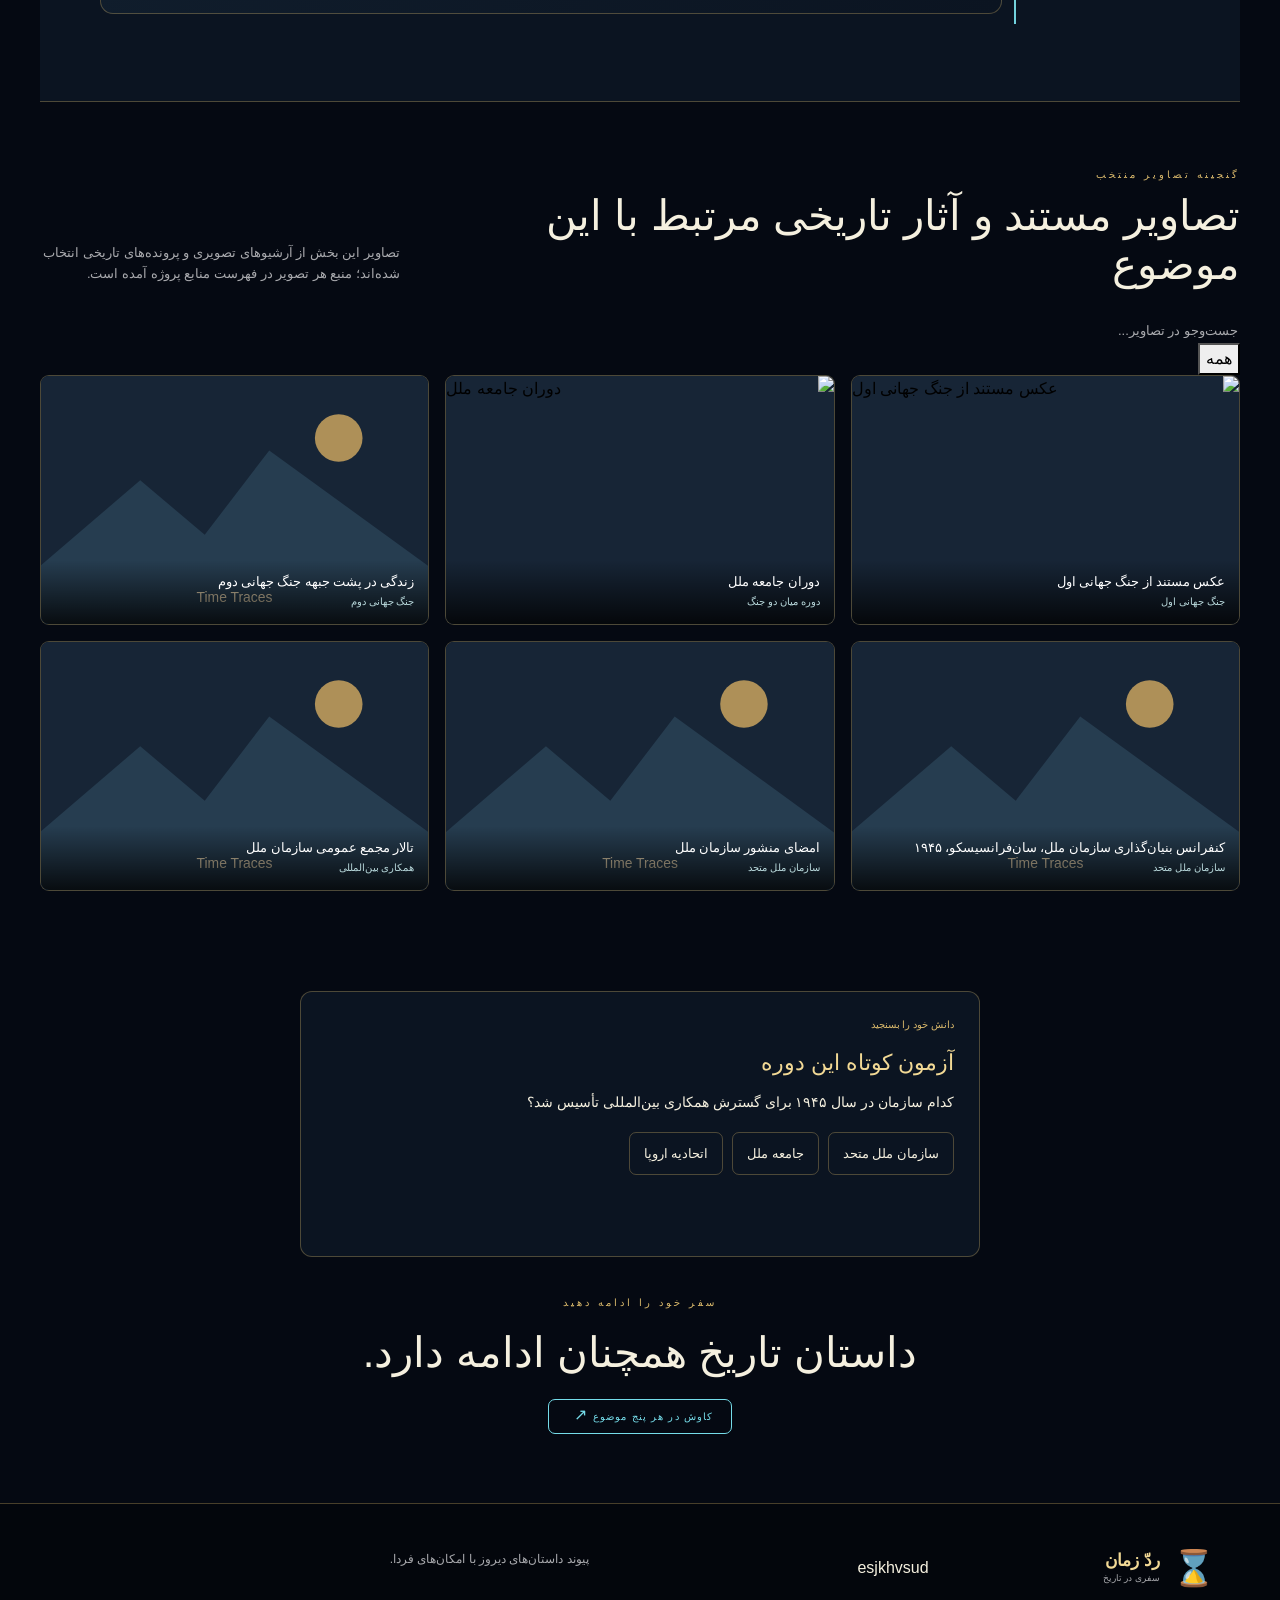
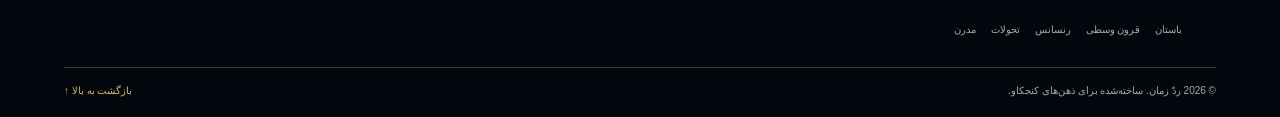
==== commit ab9b7404: "commit 4" ====
--- a/ageofrevolutions/ageofrevolutions.html.html
+++ b/ageofrevolutions/ageofrevolutions.html.html
@@ -436,7 +436,7 @@
             <small> سفری در تاریخ </small>
           </span>
         </a>
-        <div>esjkhvsudh</div>
+        <div>esjkhvsud</div>
         <p>پیوند داستان&zwnj;های دیروز با امکان&zwnj;های فردا.</p>
         <div class="footer-links">
           <a href="../ancienthistory/ancienthistory.html.html"> باستان </a>
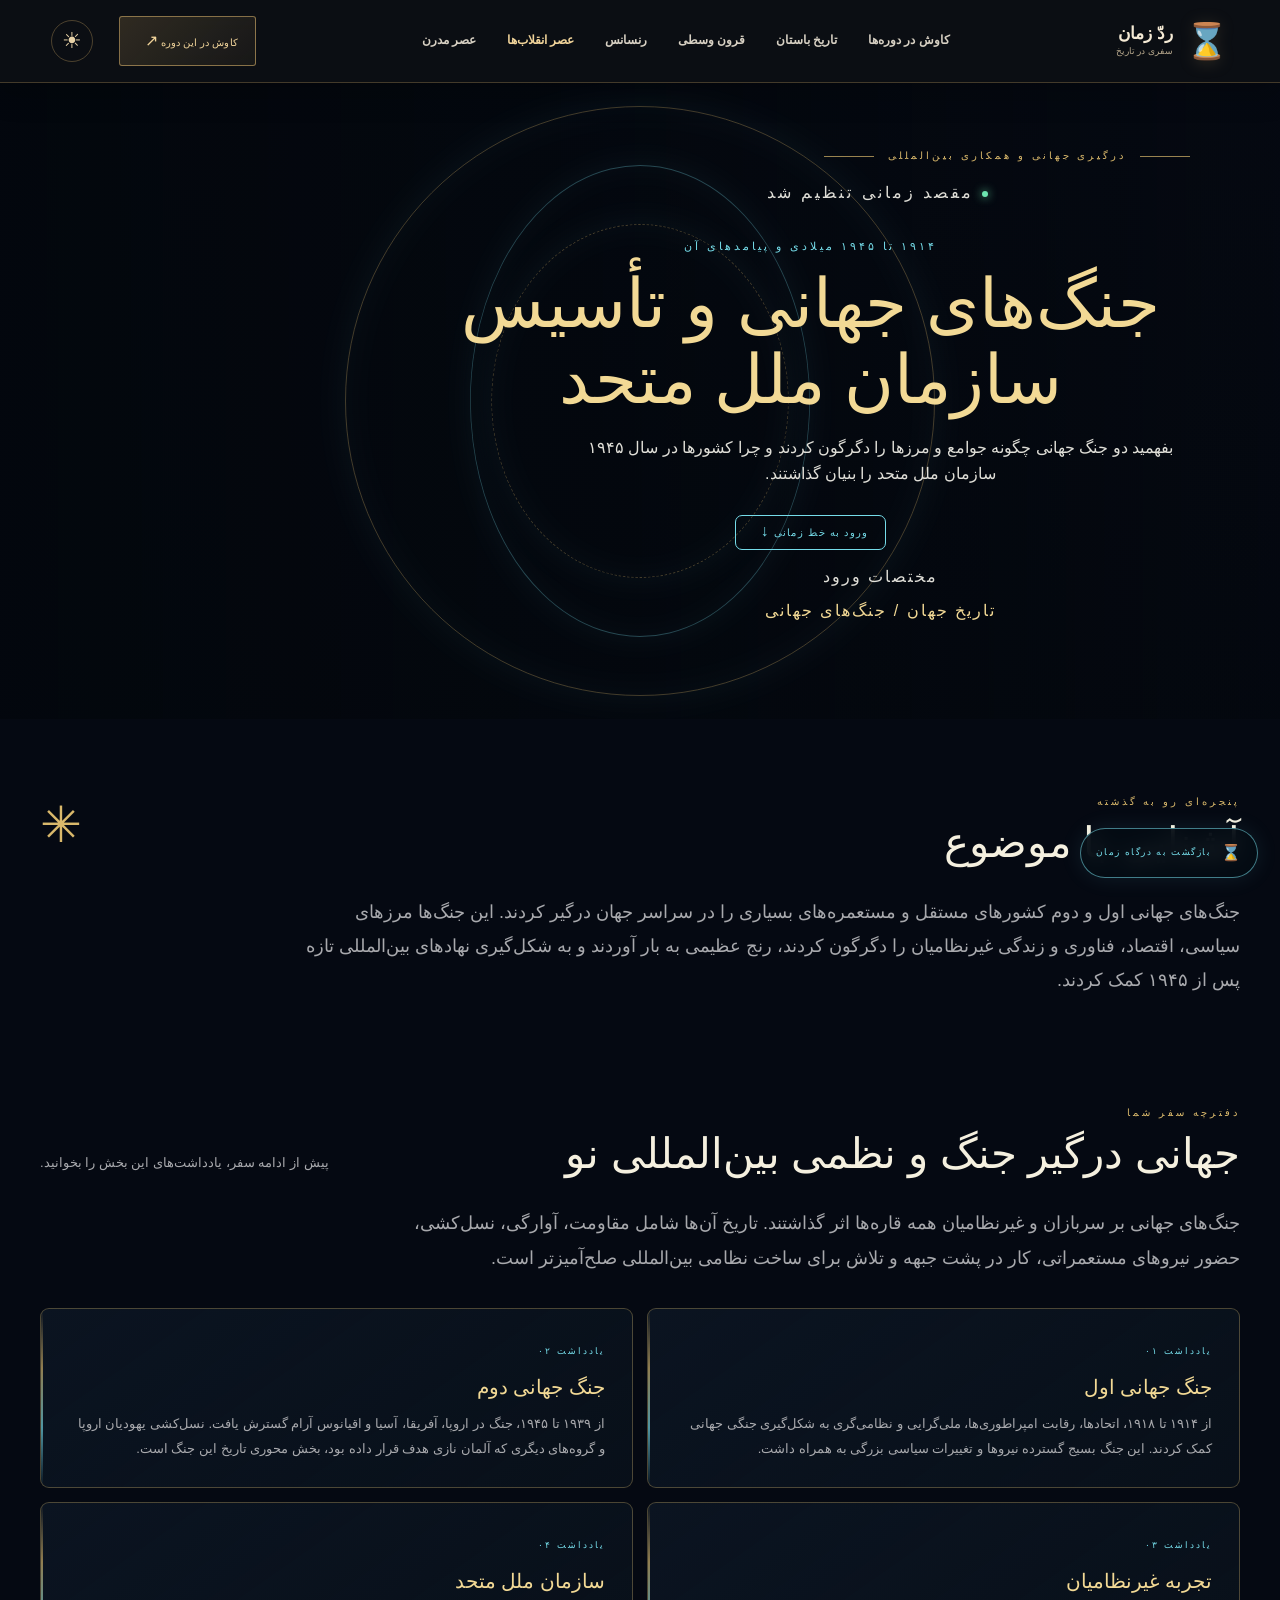
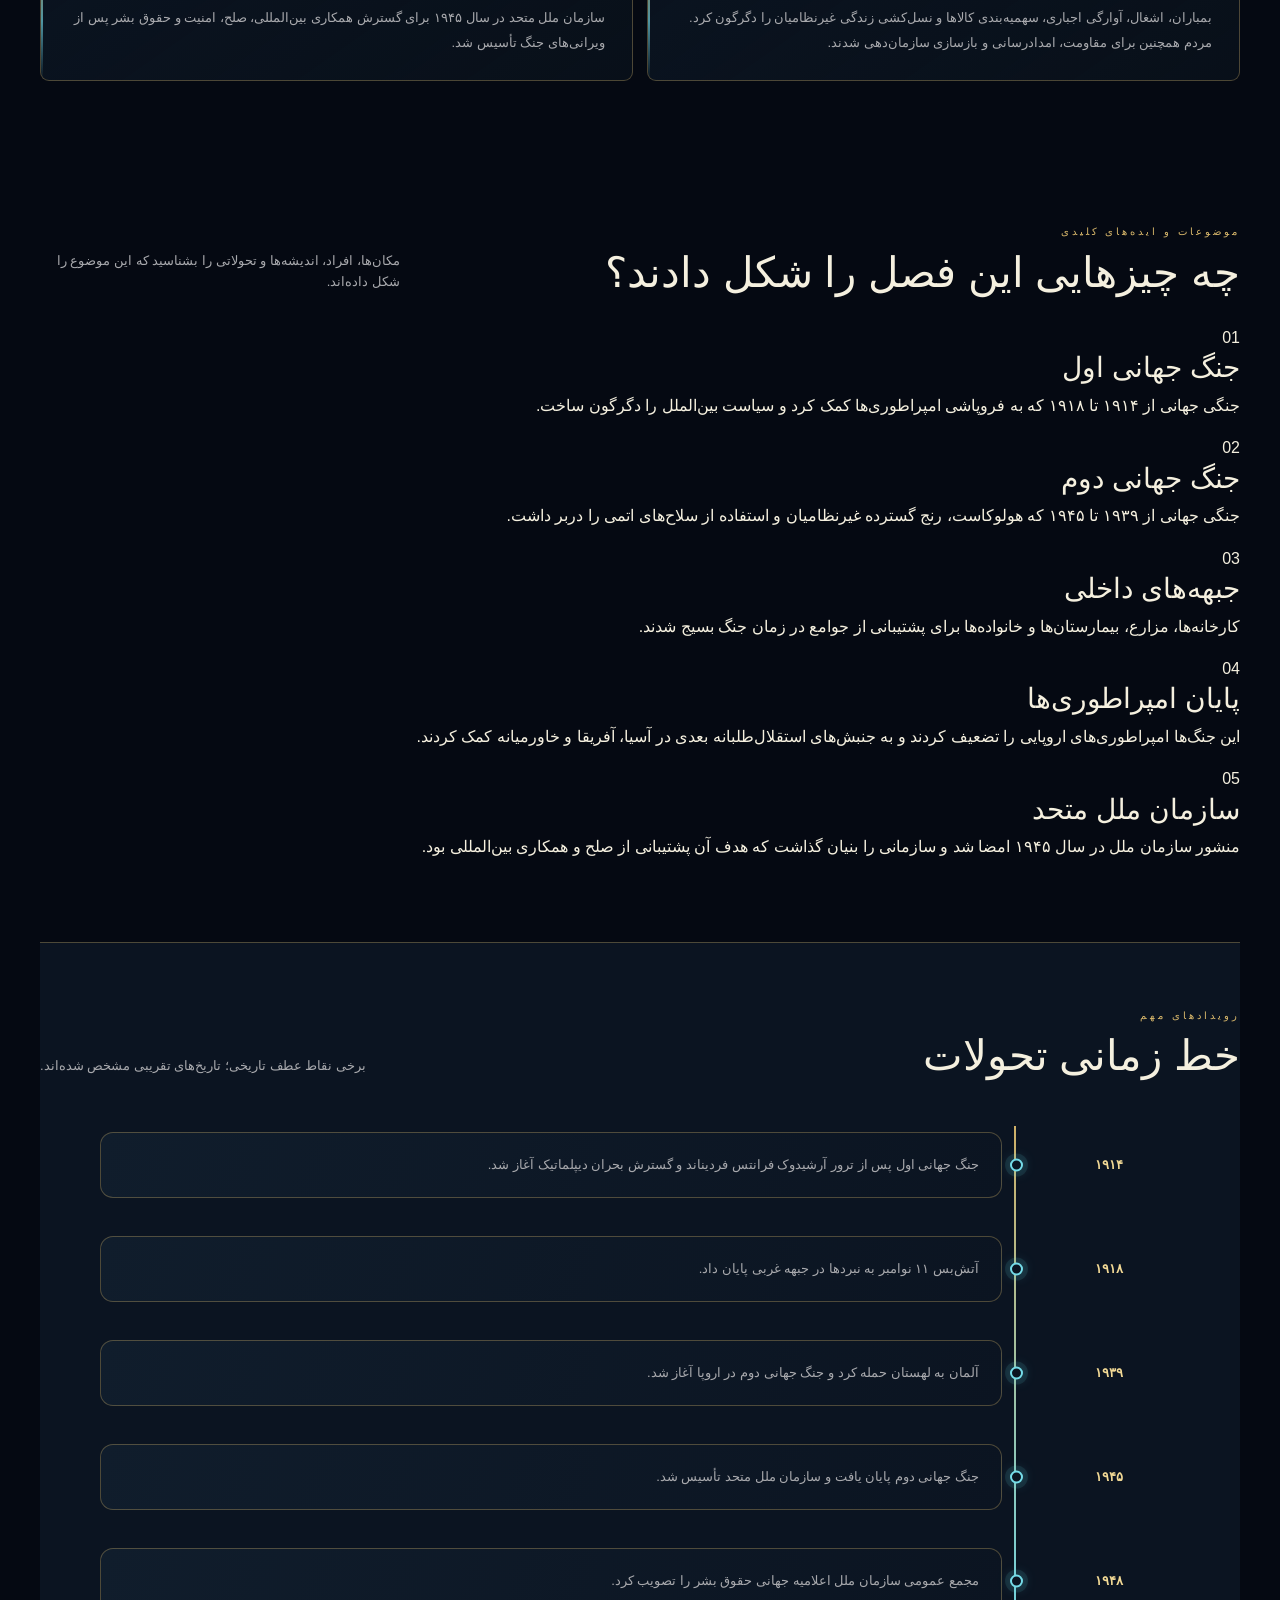
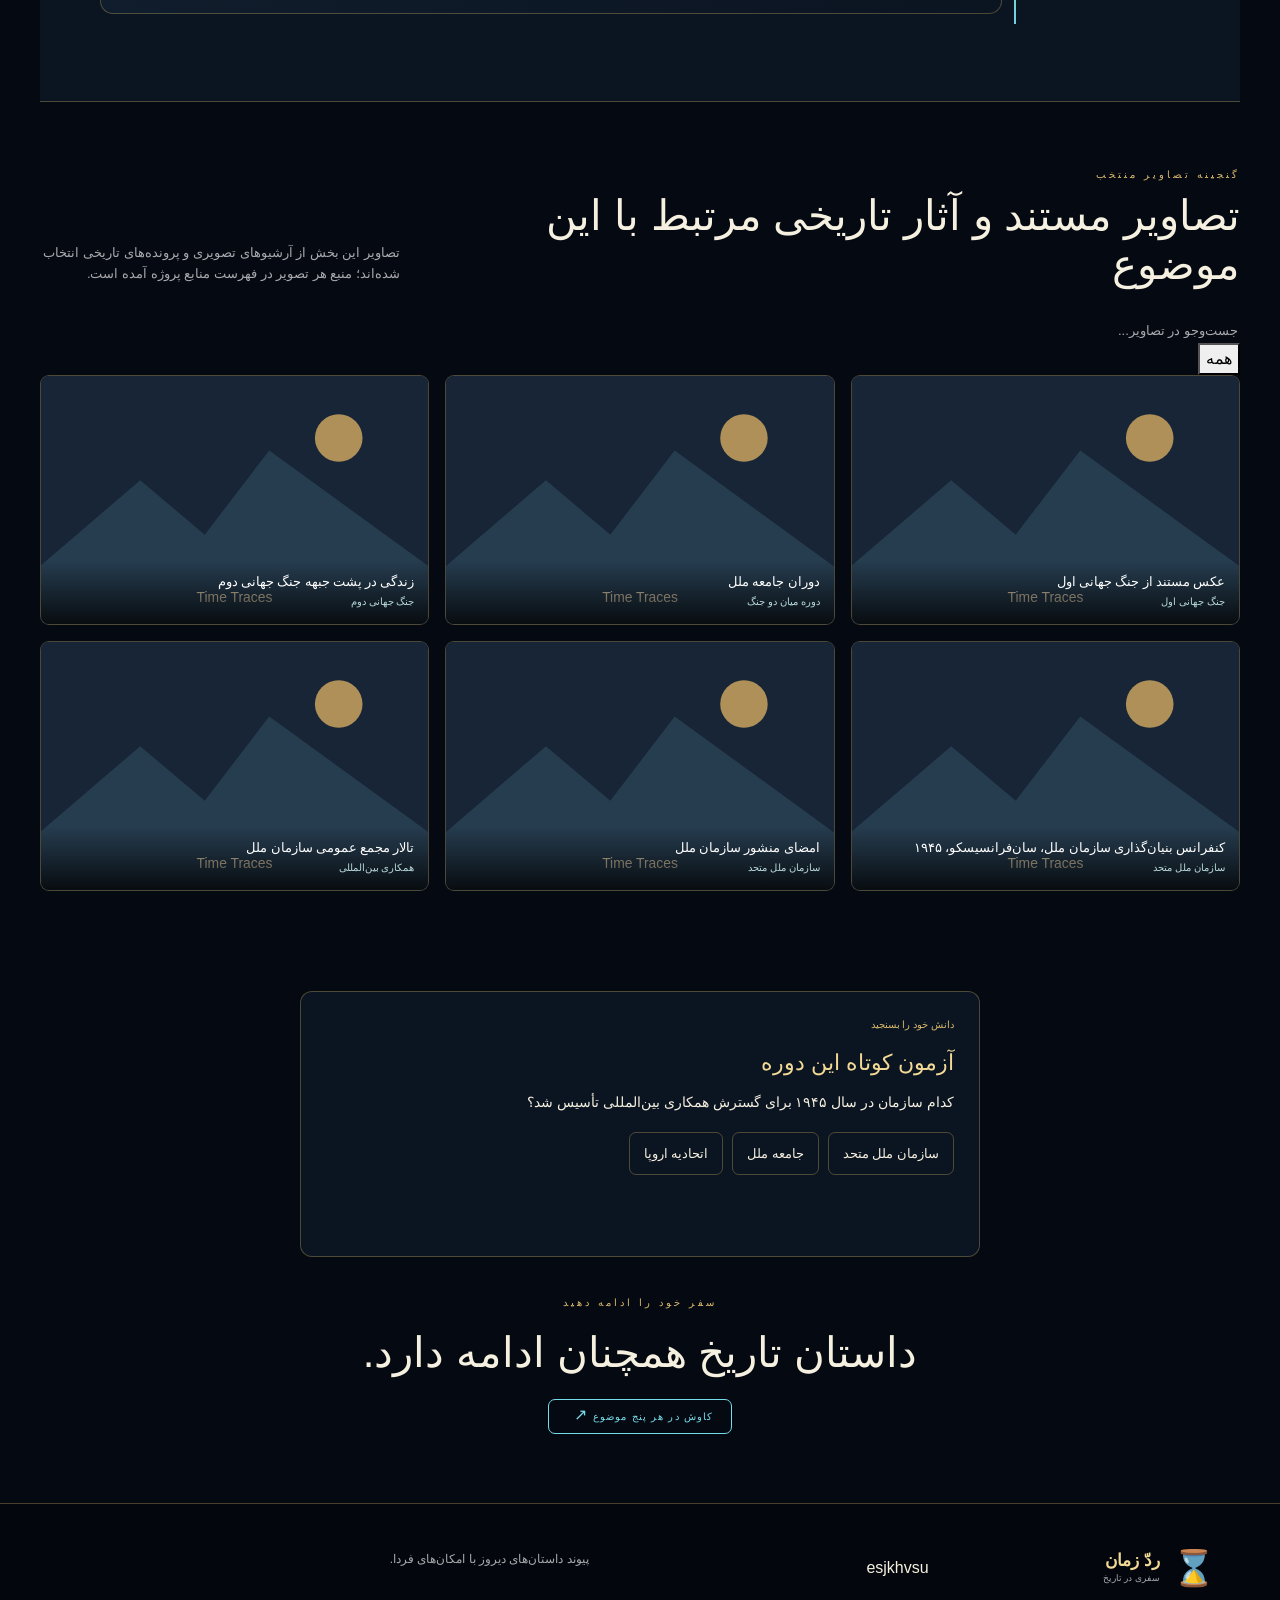
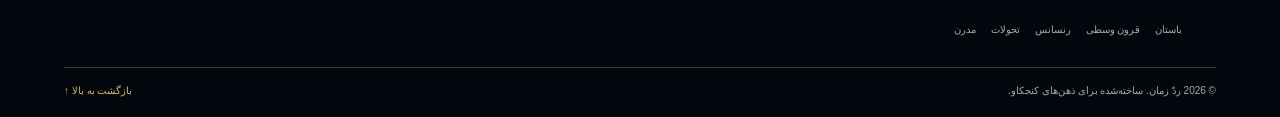
==== commit ae28d56e: "commit 5" ====
--- a/ageofrevolutions/ageofrevolutions.html.html
+++ b/ageofrevolutions/ageofrevolutions.html.html
@@ -436,7 +436,7 @@
             <small> سفری در تاریخ </small>
           </span>
         </a>
-        <div>esjkhvsud</div>
+        <div>esjkhvsu</div>
         <p>پیوند داستان&zwnj;های دیروز با امکان&zwnj;های فردا.</p>
         <div class="footer-links">
           <a href="../ancienthistory/ancienthistory.html.html"> باستان </a>
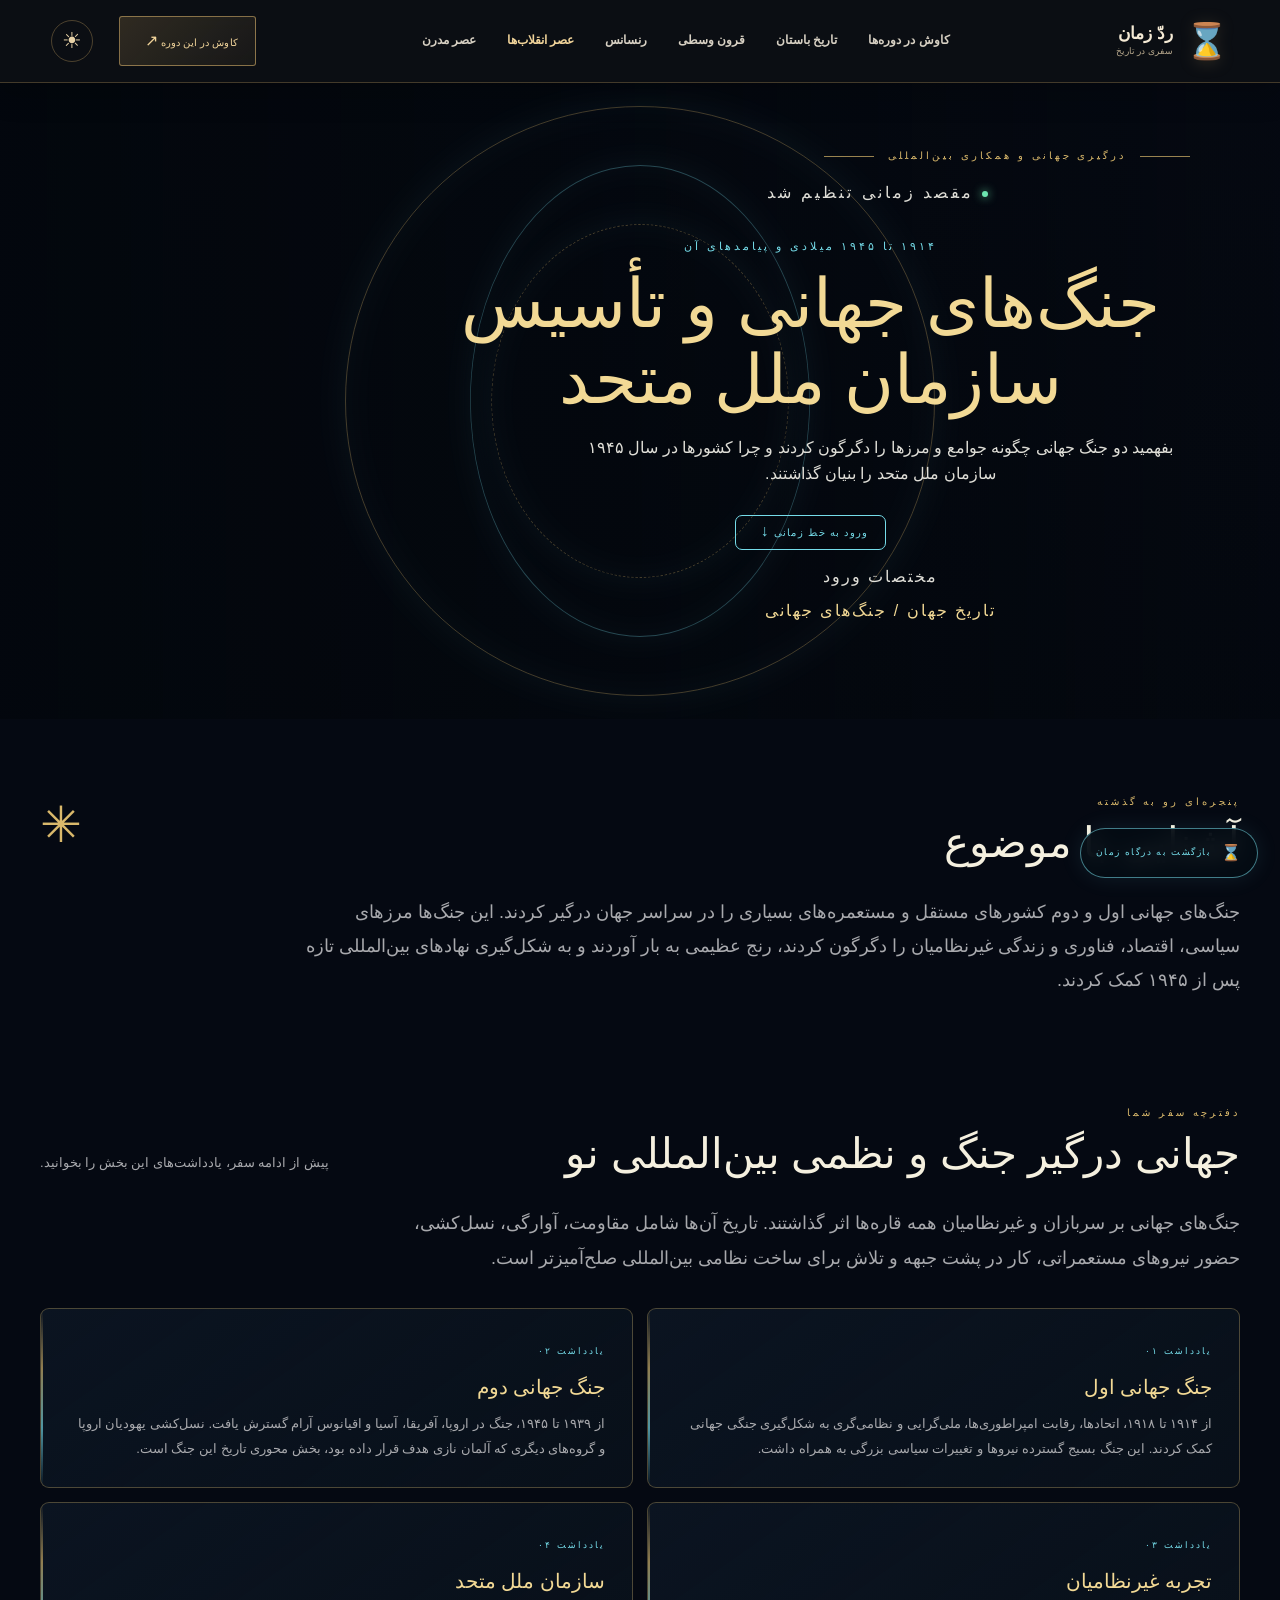
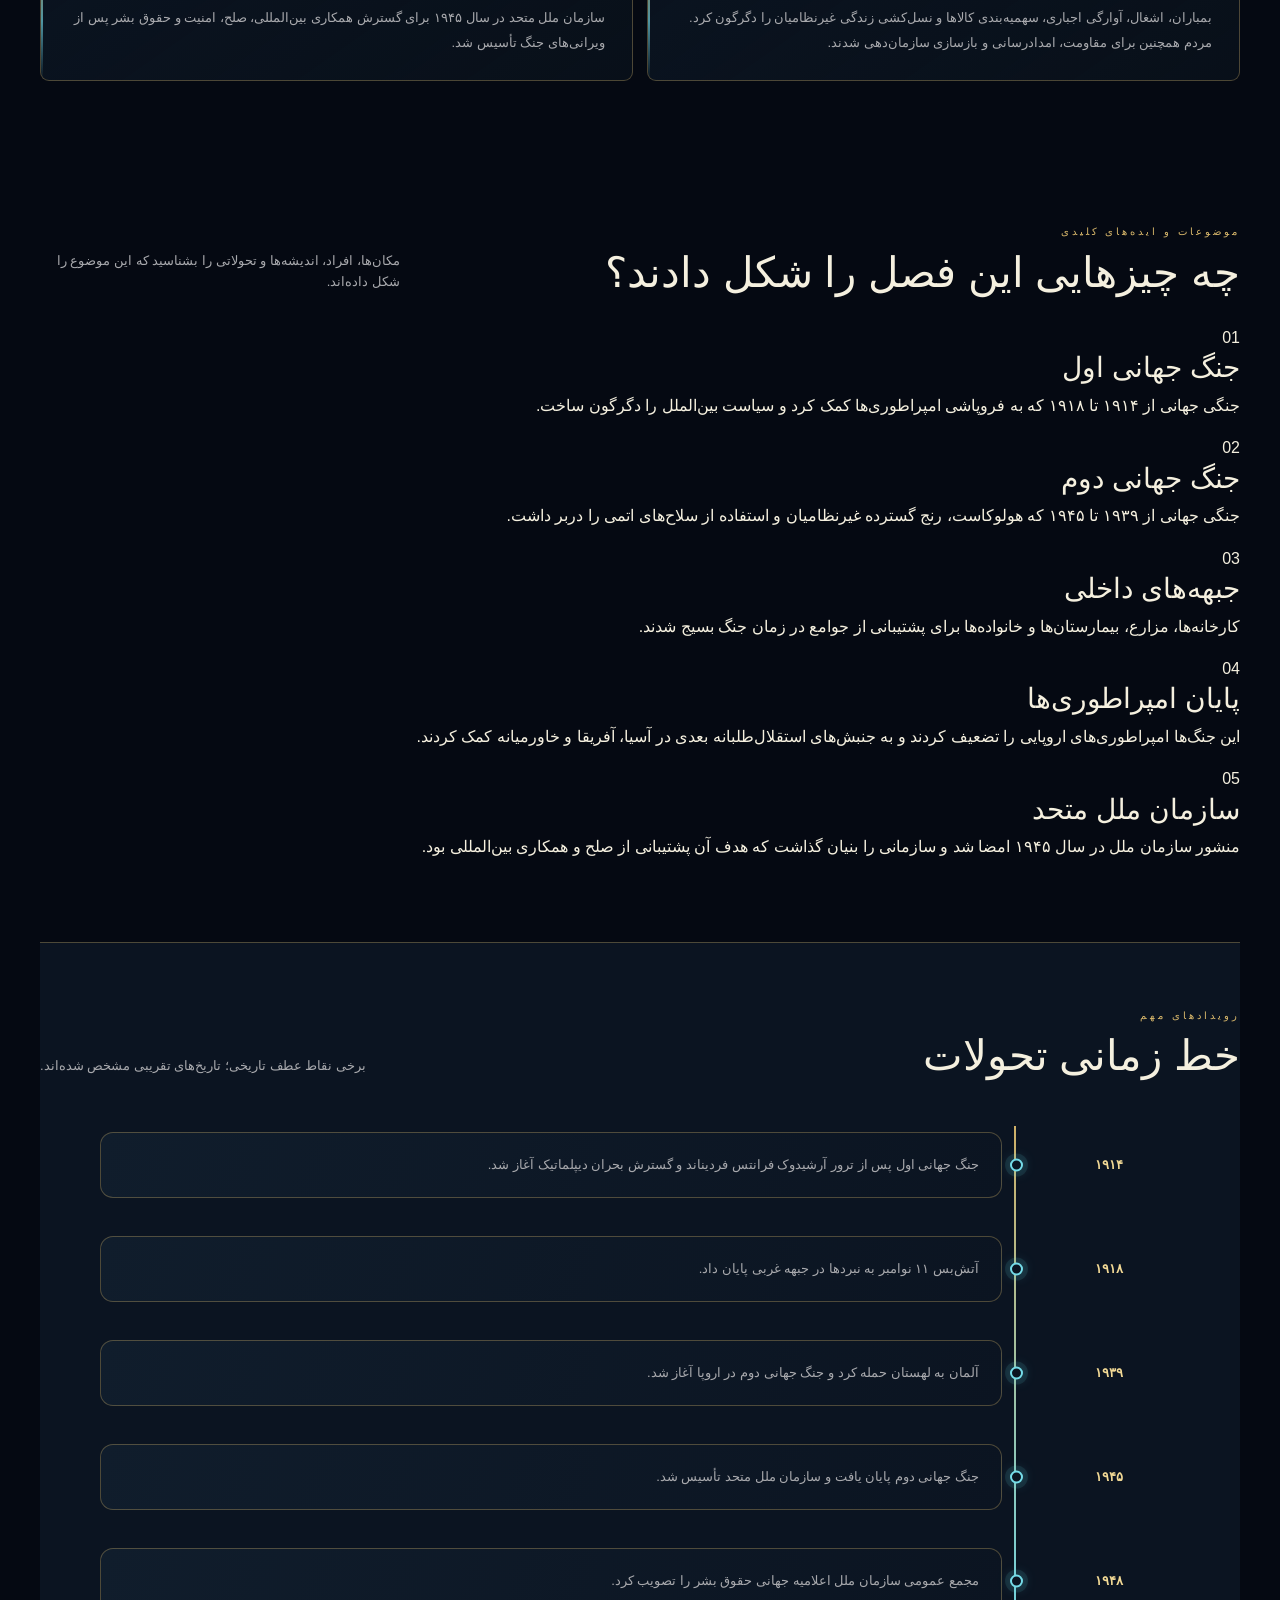
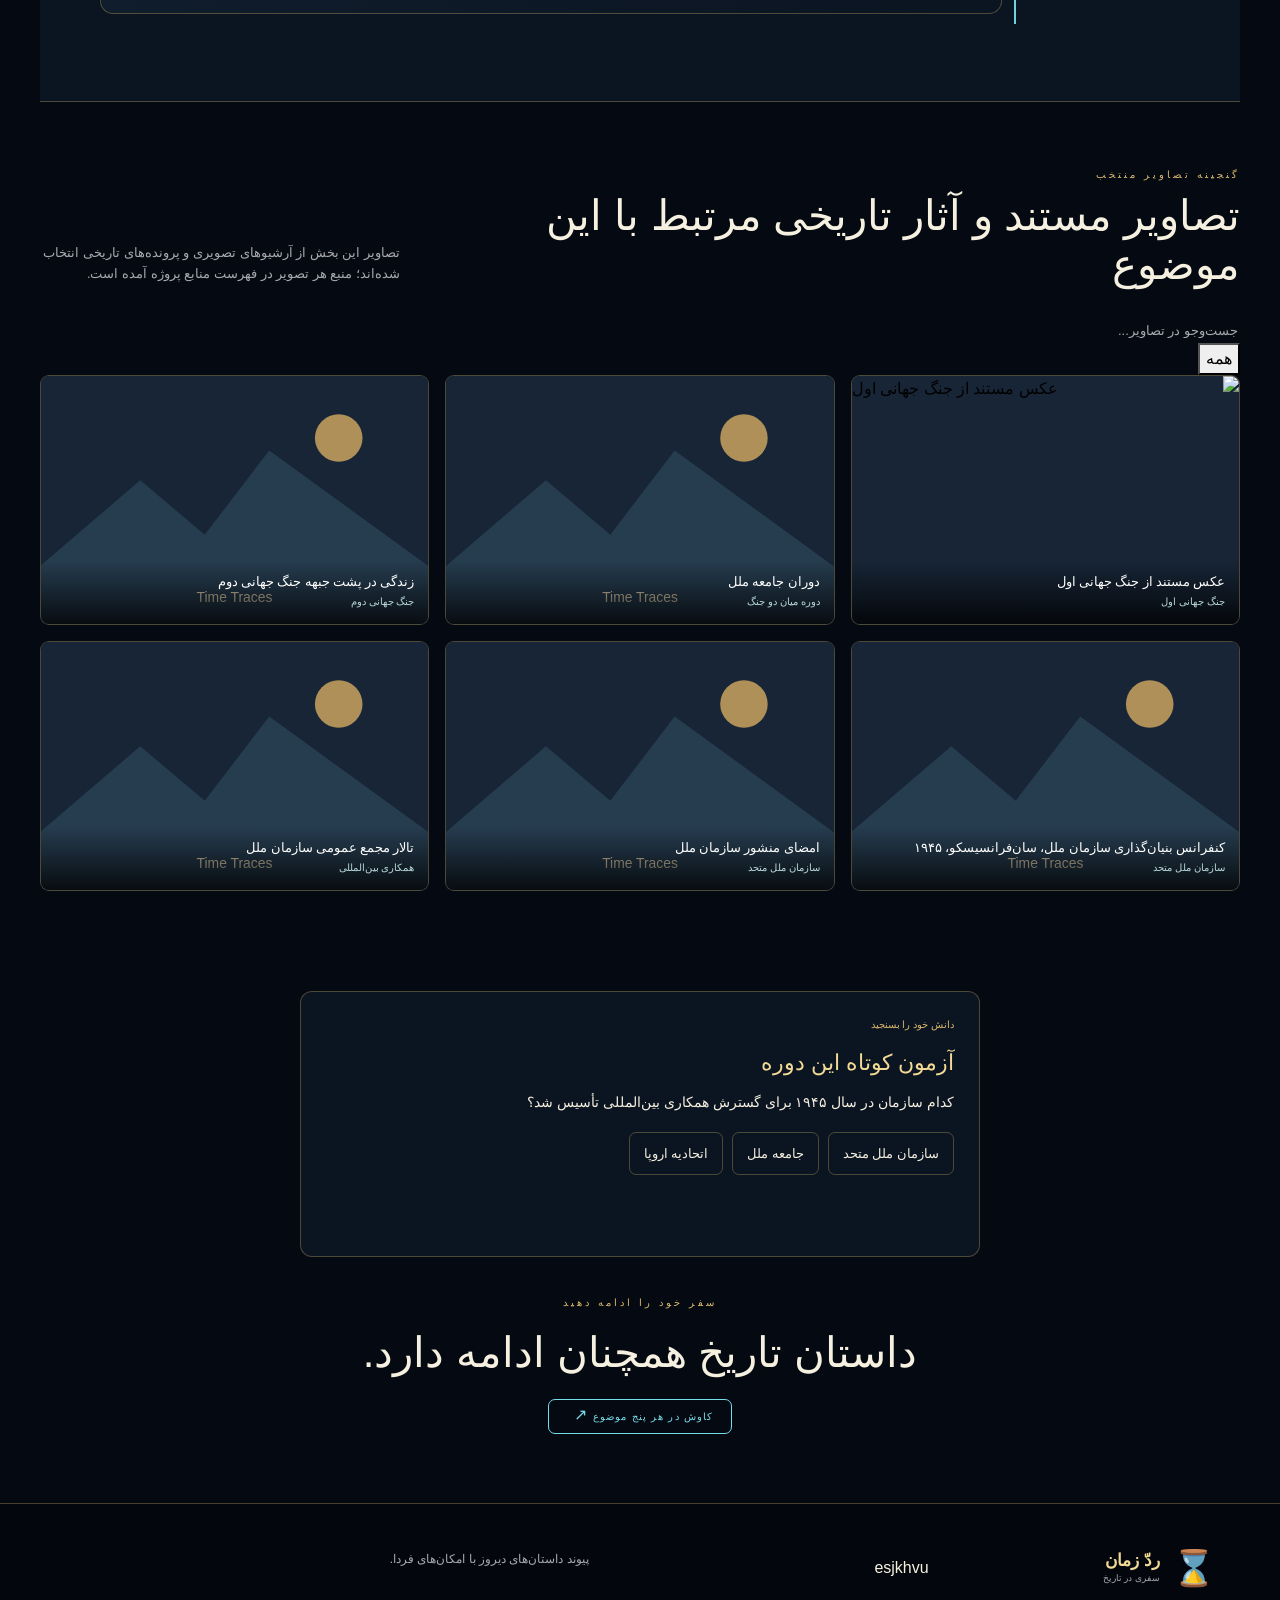
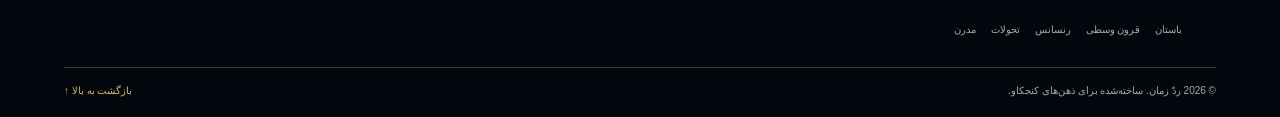
==== commit 88d5aa00: "commit 6" ====
--- a/ageofrevolutions/ageofrevolutions.html.html
+++ b/ageofrevolutions/ageofrevolutions.html.html
@@ -436,7 +436,7 @@
             <small> سفری در تاریخ </small>
           </span>
         </a>
-        <div>esjkhvsu</div>
+        <div>esjkhvu</div>
         <p>پیوند داستان&zwnj;های دیروز با امکان&zwnj;های فردا.</p>
         <div class="footer-links">
           <a href="../ancienthistory/ancienthistory.html.html"> باستان </a>
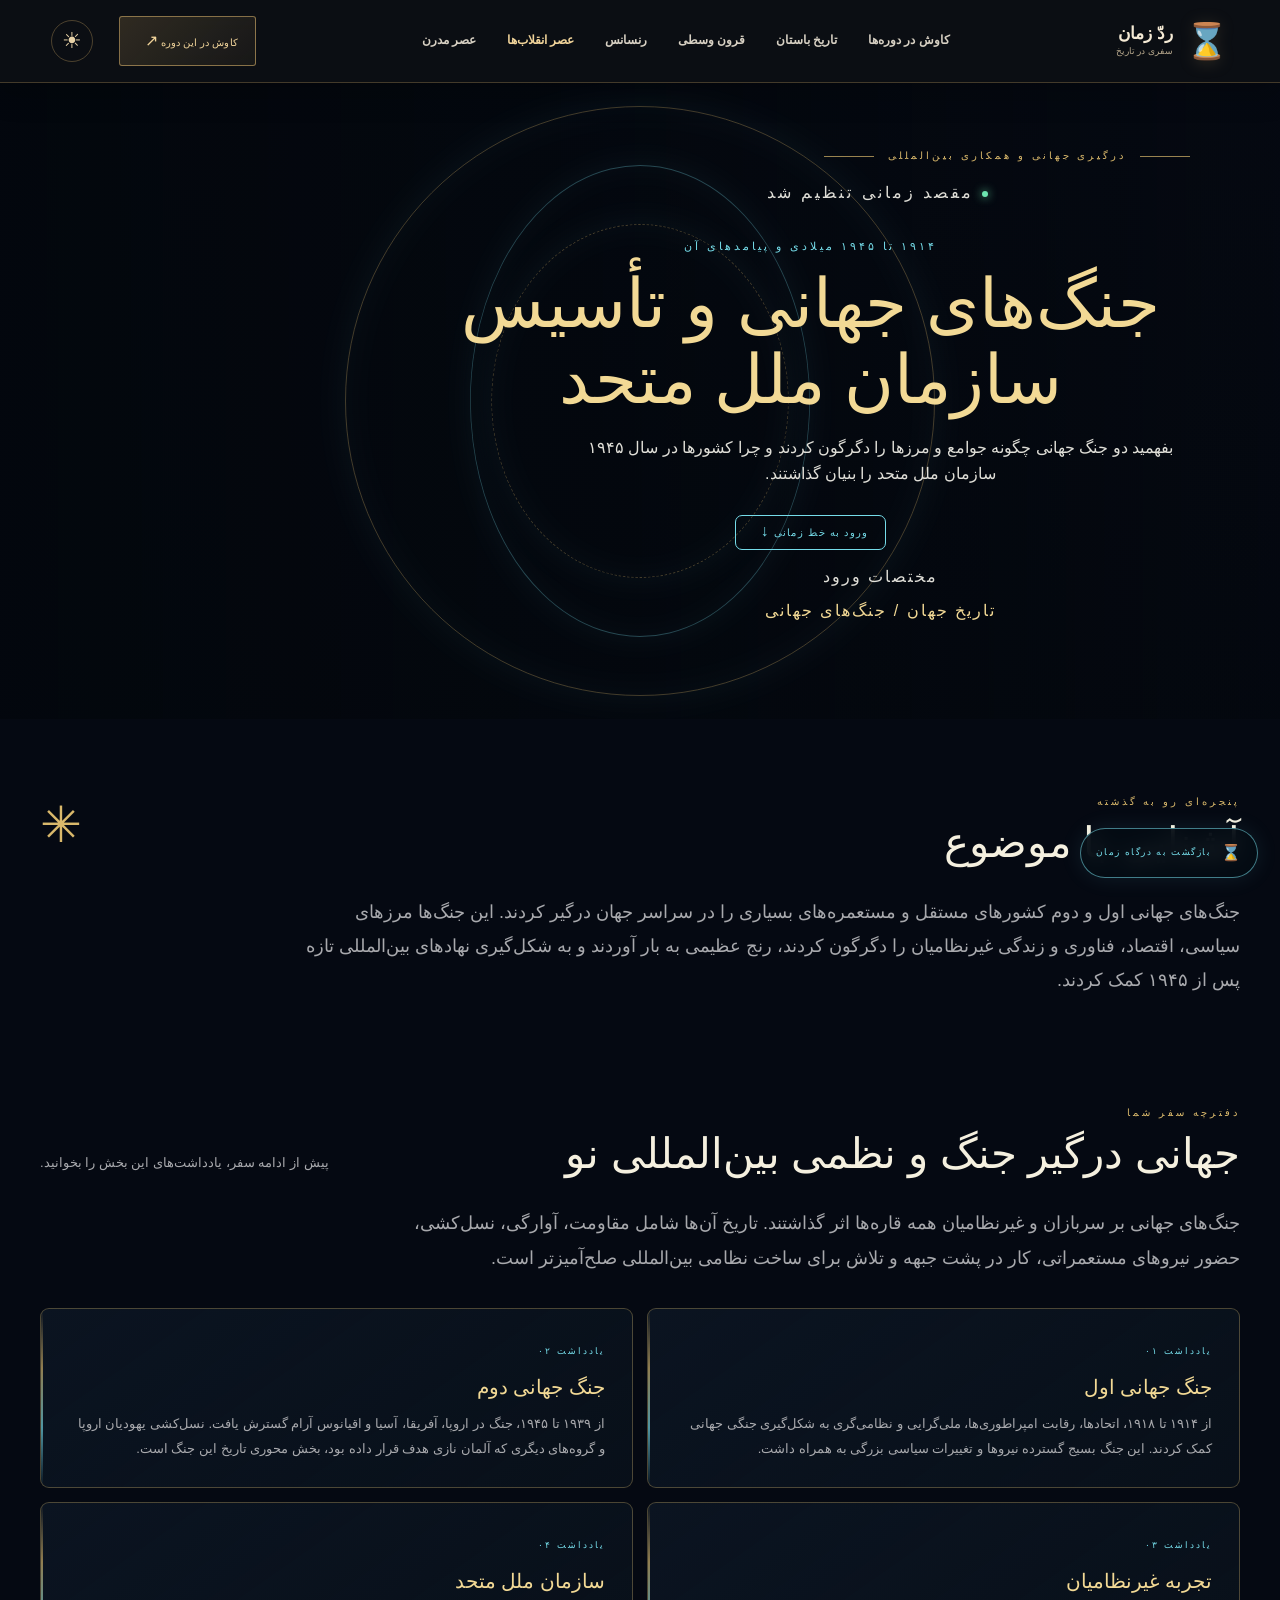
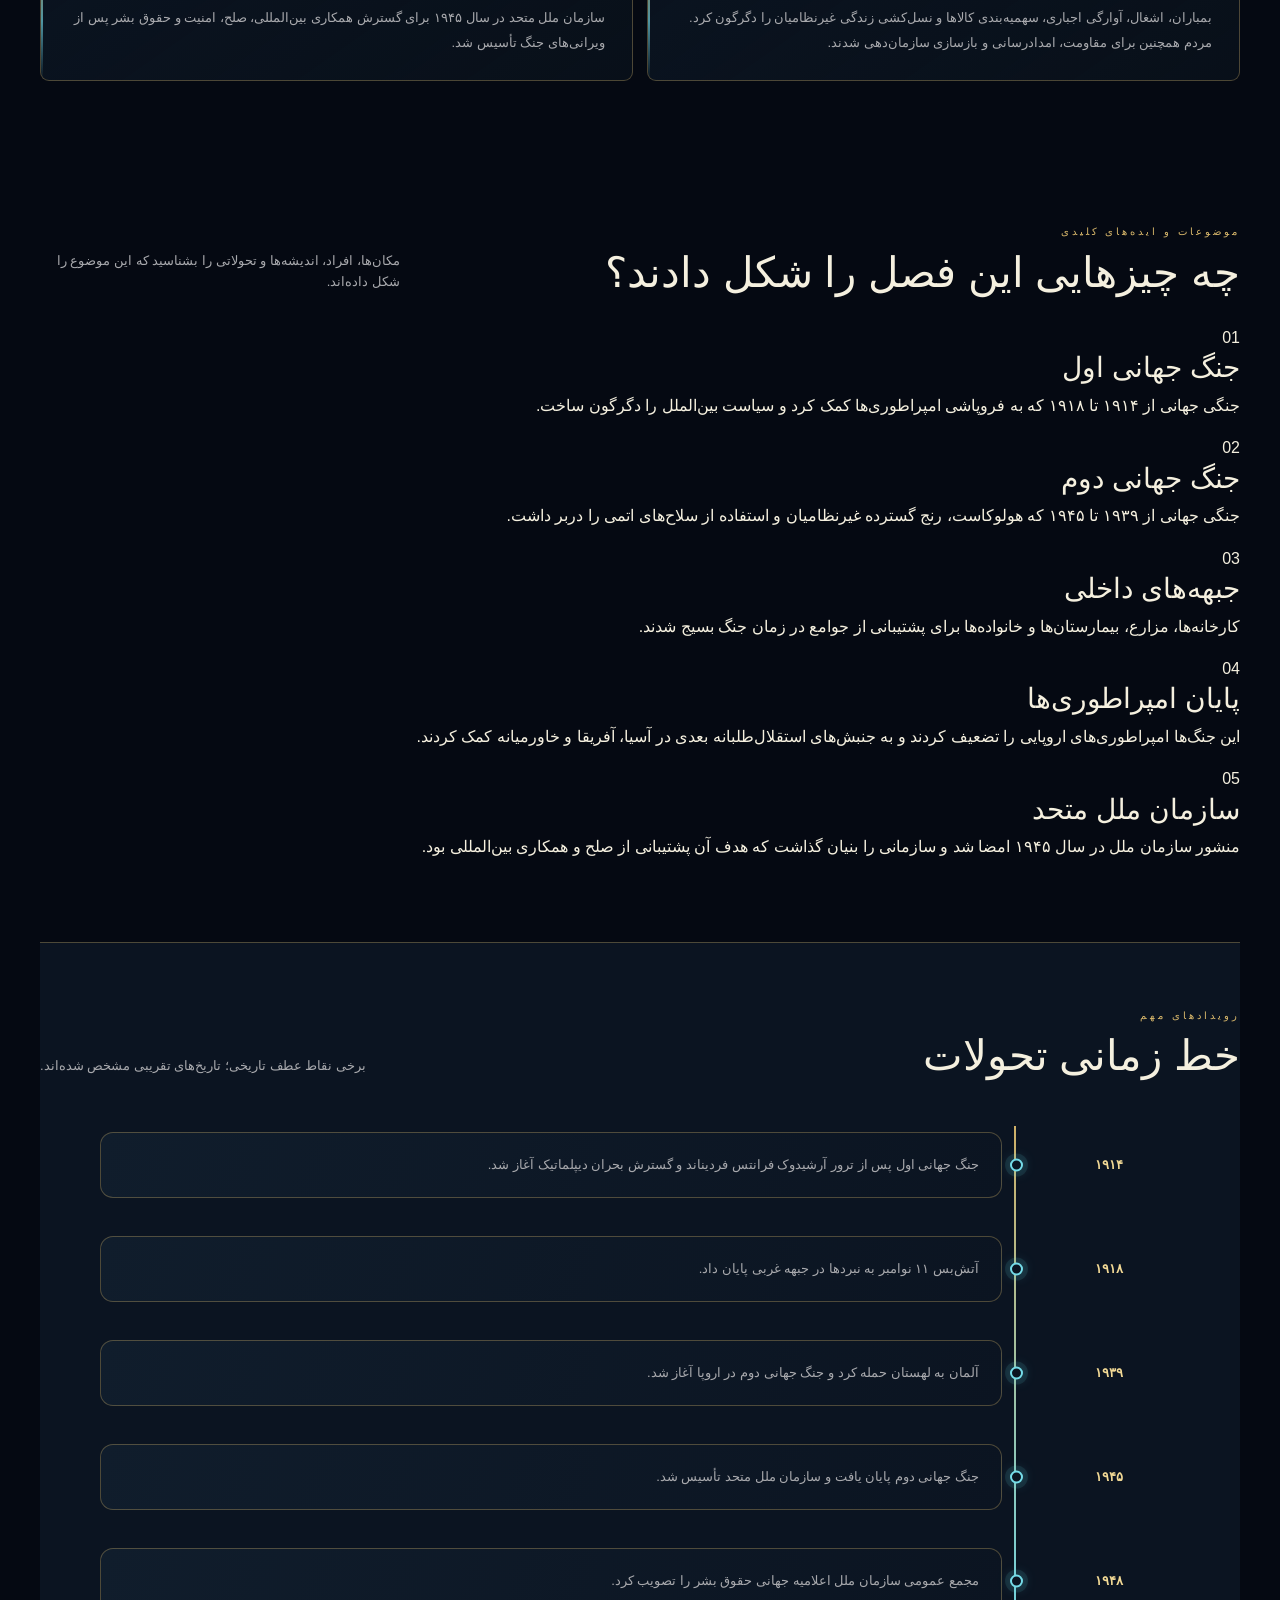
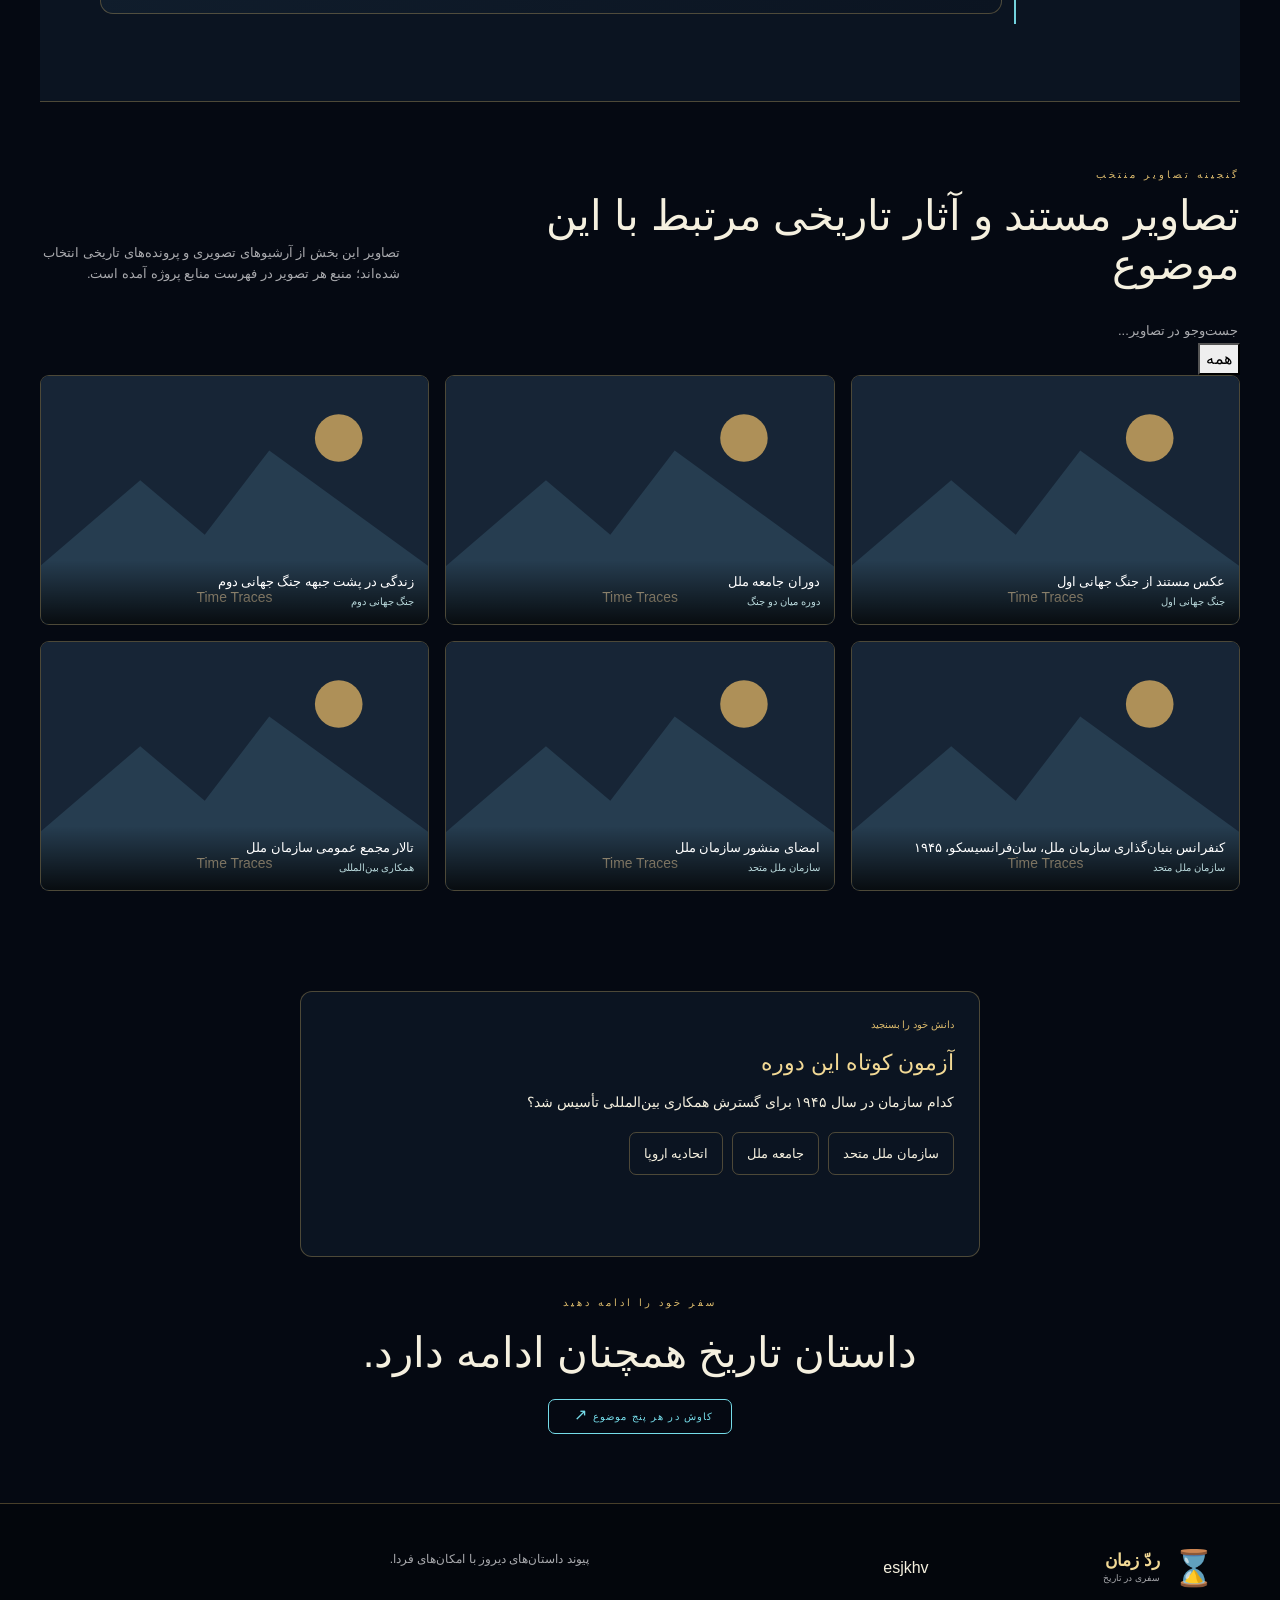
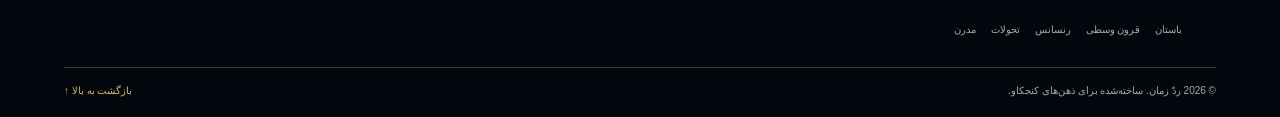
==== commit 10caa86e: "commit7" ====
--- a/ageofrevolutions/ageofrevolutions.html.html
+++ b/ageofrevolutions/ageofrevolutions.html.html
@@ -436,7 +436,7 @@
             <small> سفری در تاریخ </small>
           </span>
         </a>
-        <div>esjkhvu</div>
+        <div>esjkhv</div>
         <p>پیوند داستان&zwnj;های دیروز با امکان&zwnj;های فردا.</p>
         <div class="footer-links">
           <a href="../ancienthistory/ancienthistory.html.html"> باستان </a>
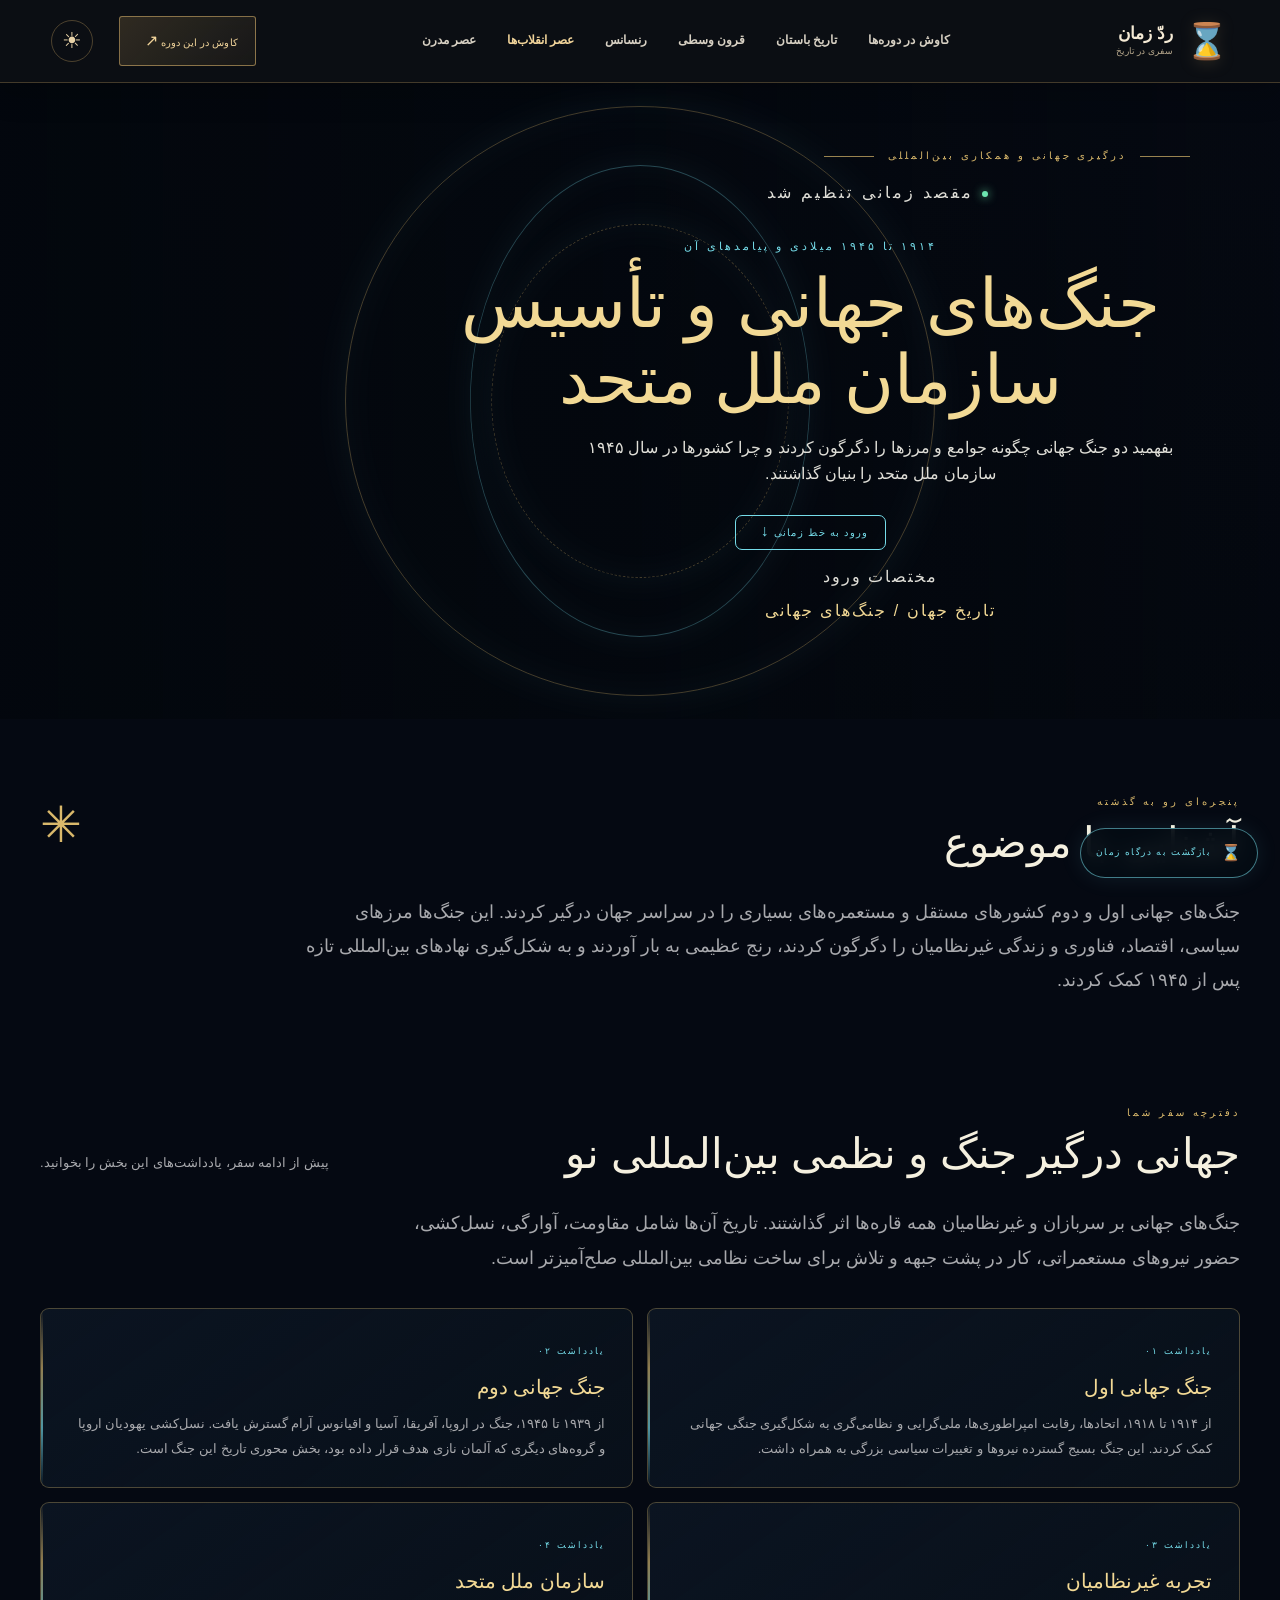
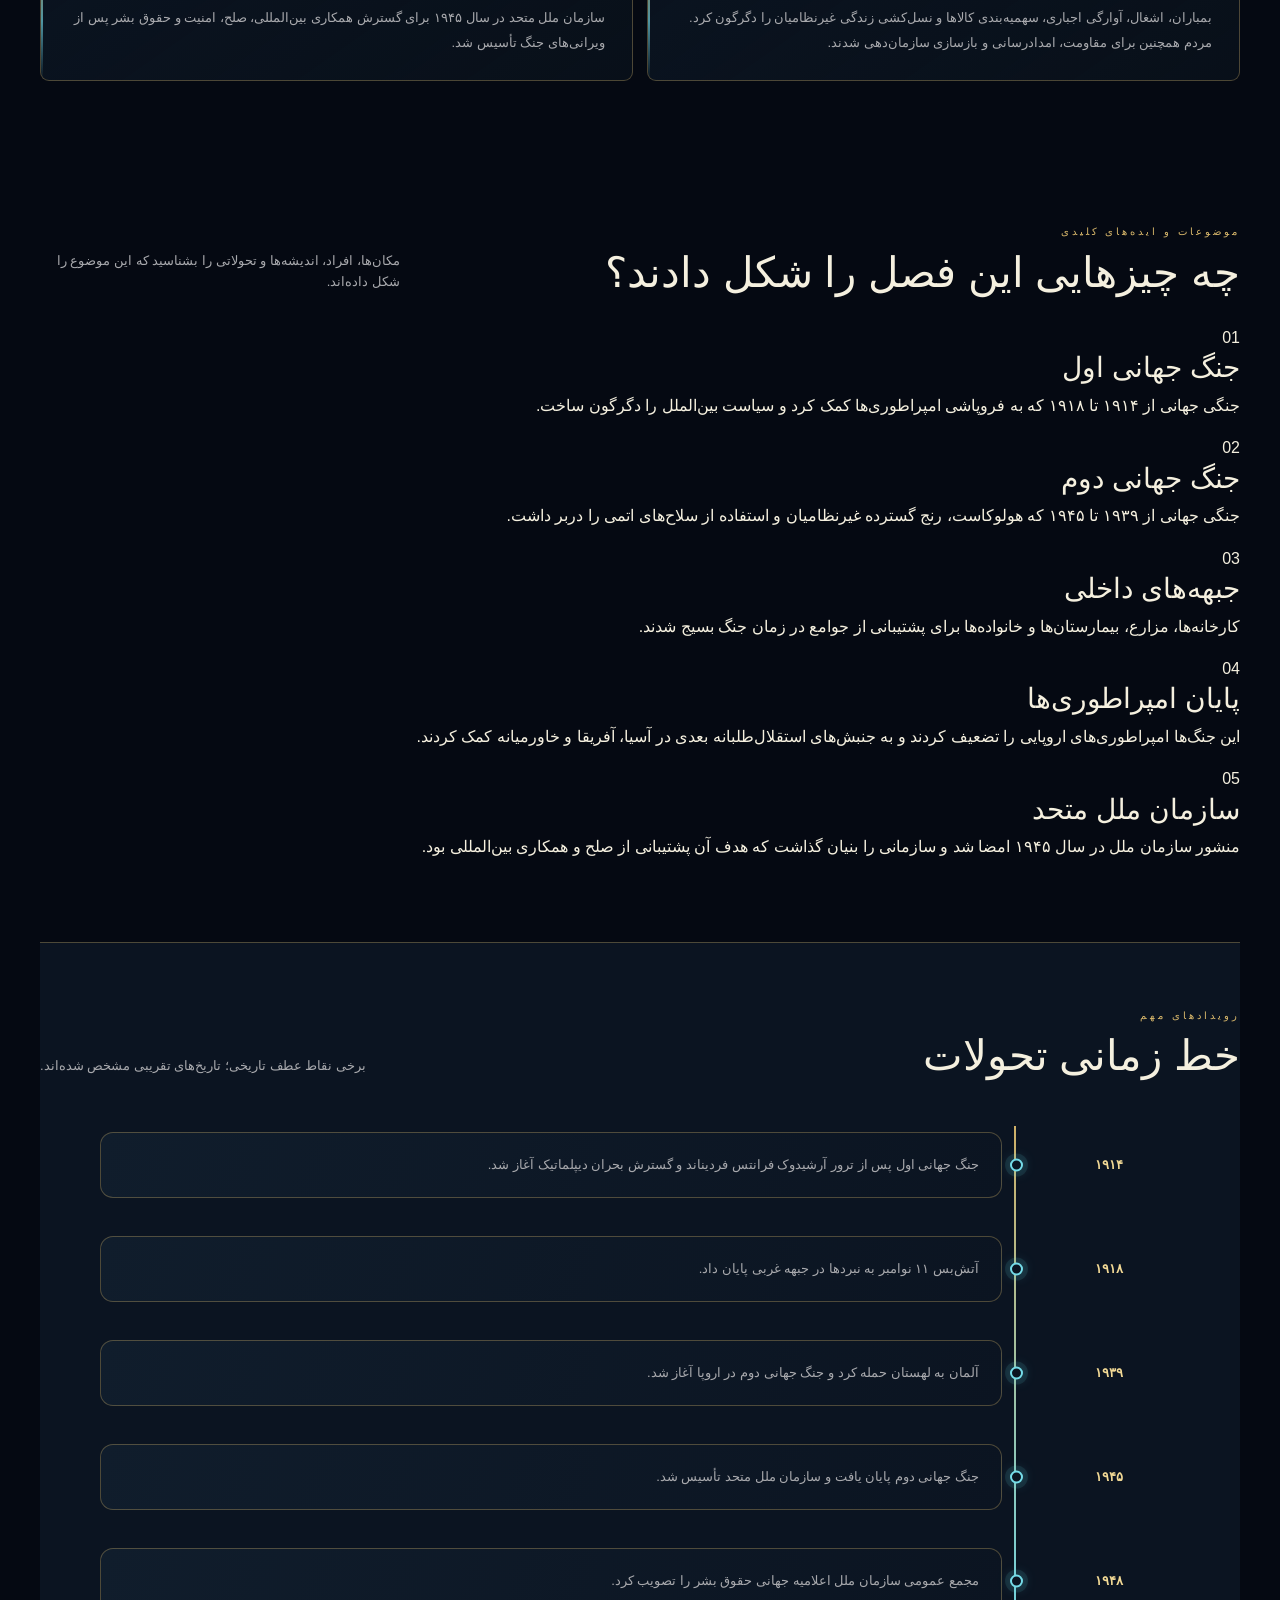
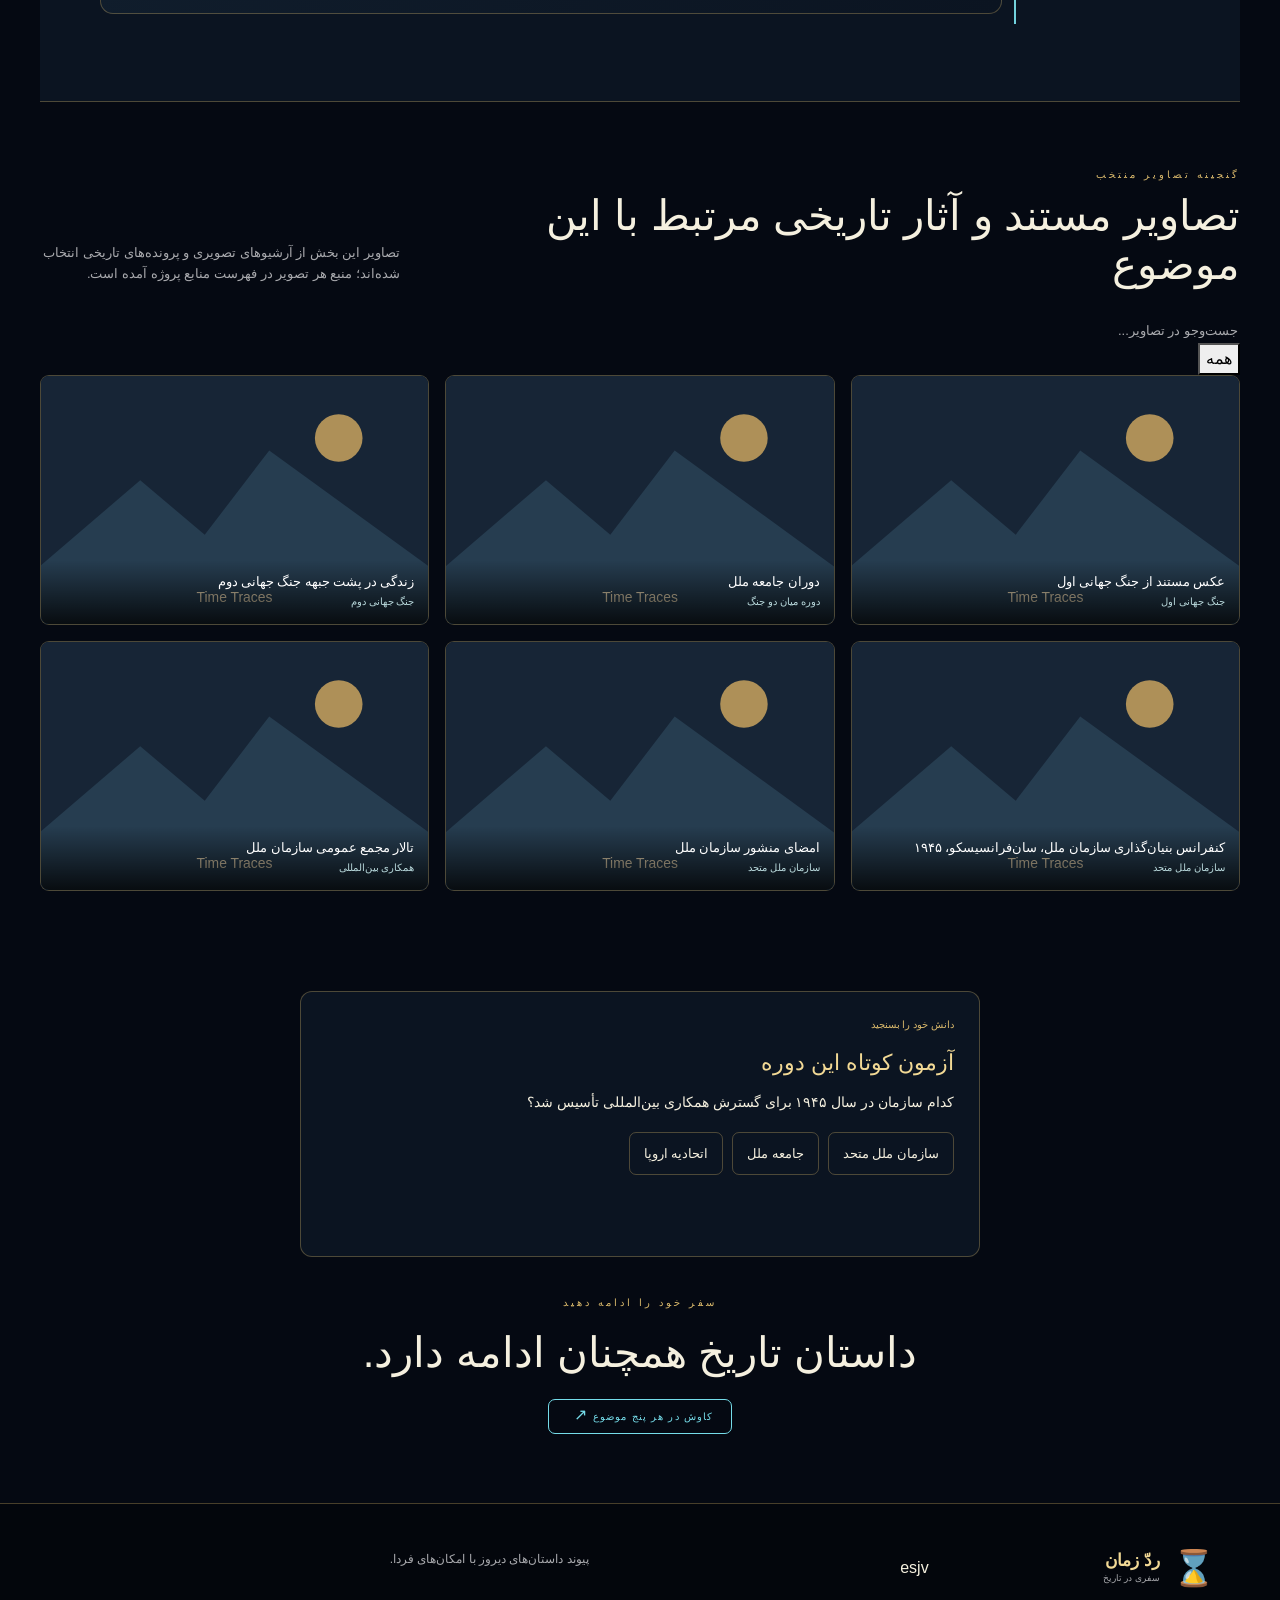
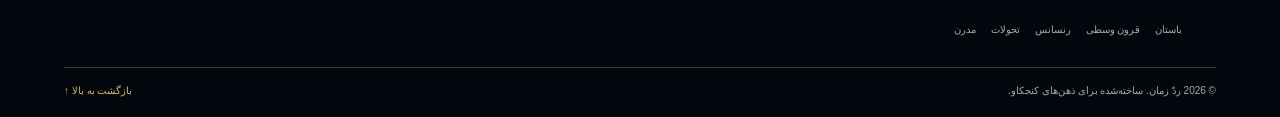
==== commit fe47f03f: "commit 9" ====
--- a/ageofrevolutions/ageofrevolutions.html.html
+++ b/ageofrevolutions/ageofrevolutions.html.html
@@ -436,7 +436,7 @@
             <small> سفری در تاریخ </small>
           </span>
         </a>
-        <div>esjkhv</div>
+        <div>esjv</div>
         <p>پیوند داستان&zwnj;های دیروز با امکان&zwnj;های فردا.</p>
         <div class="footer-links">
           <a href="../ancienthistory/ancienthistory.html.html"> باستان </a>
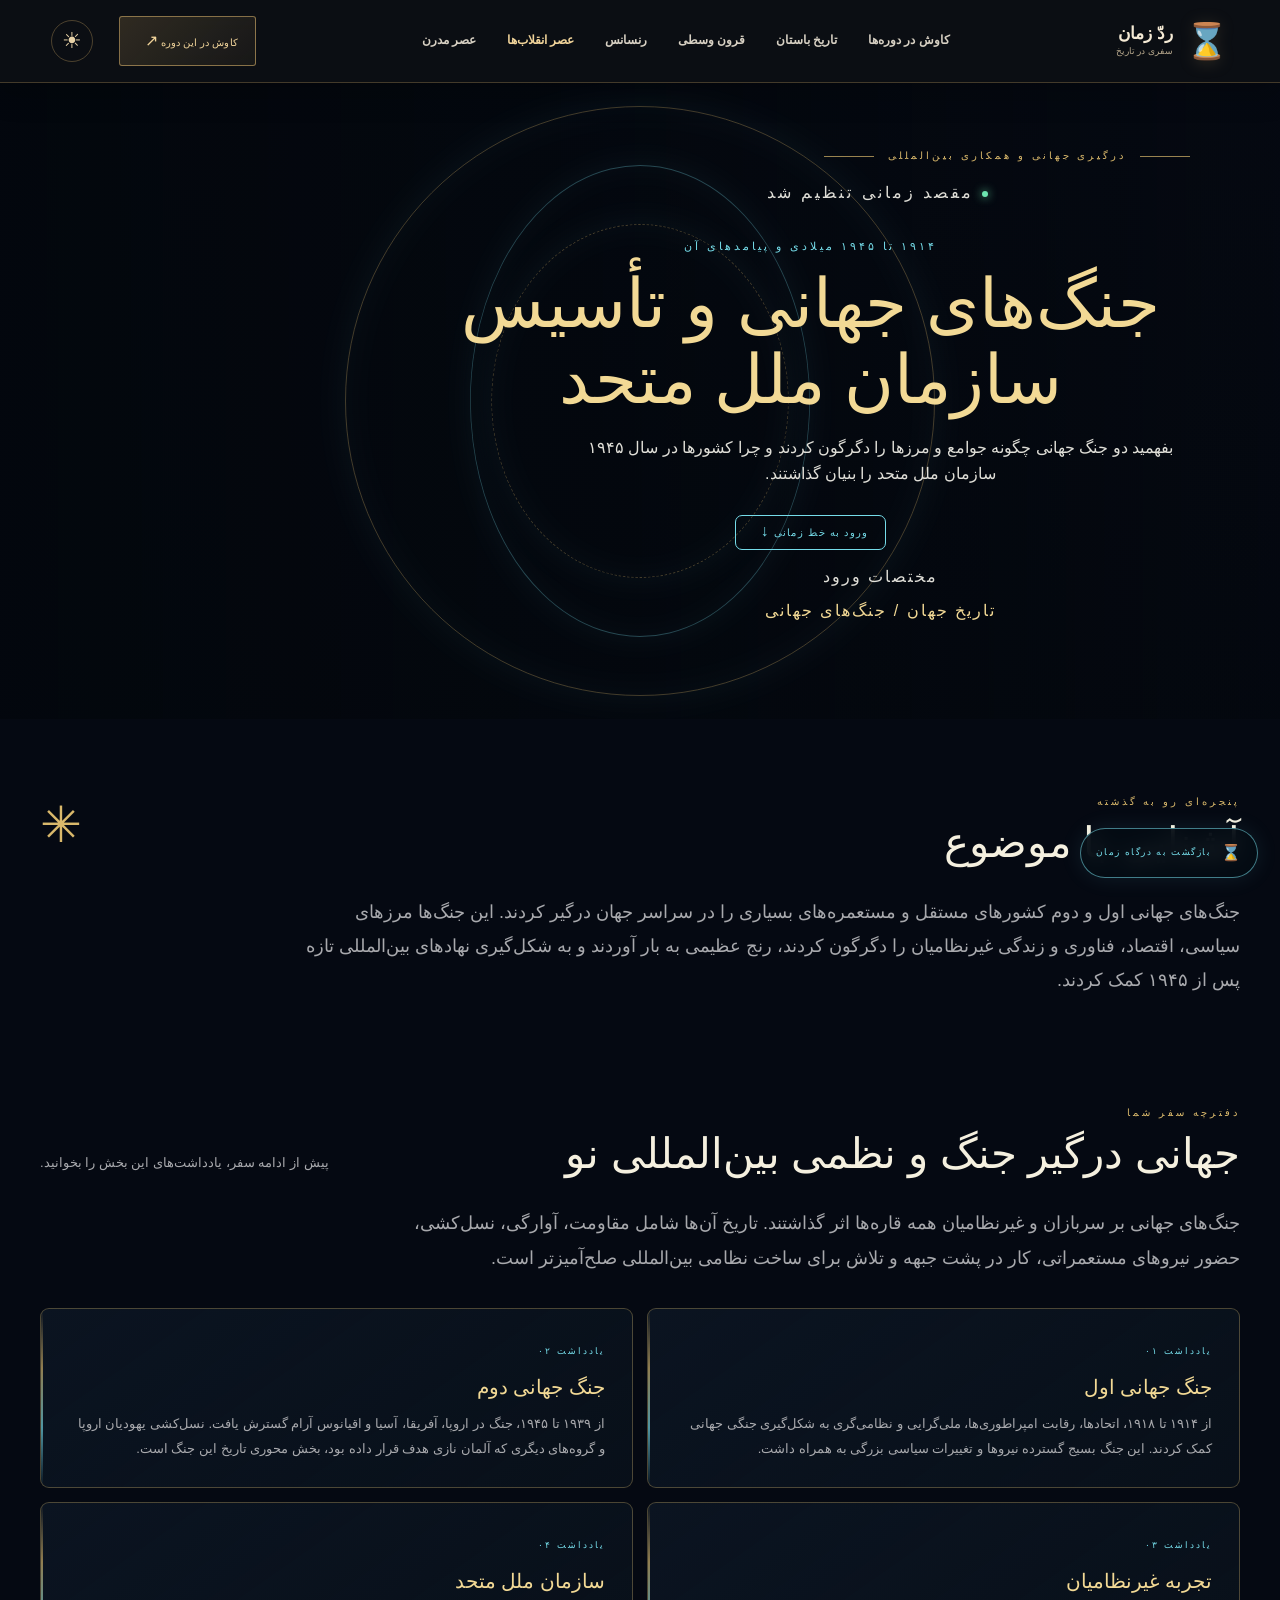
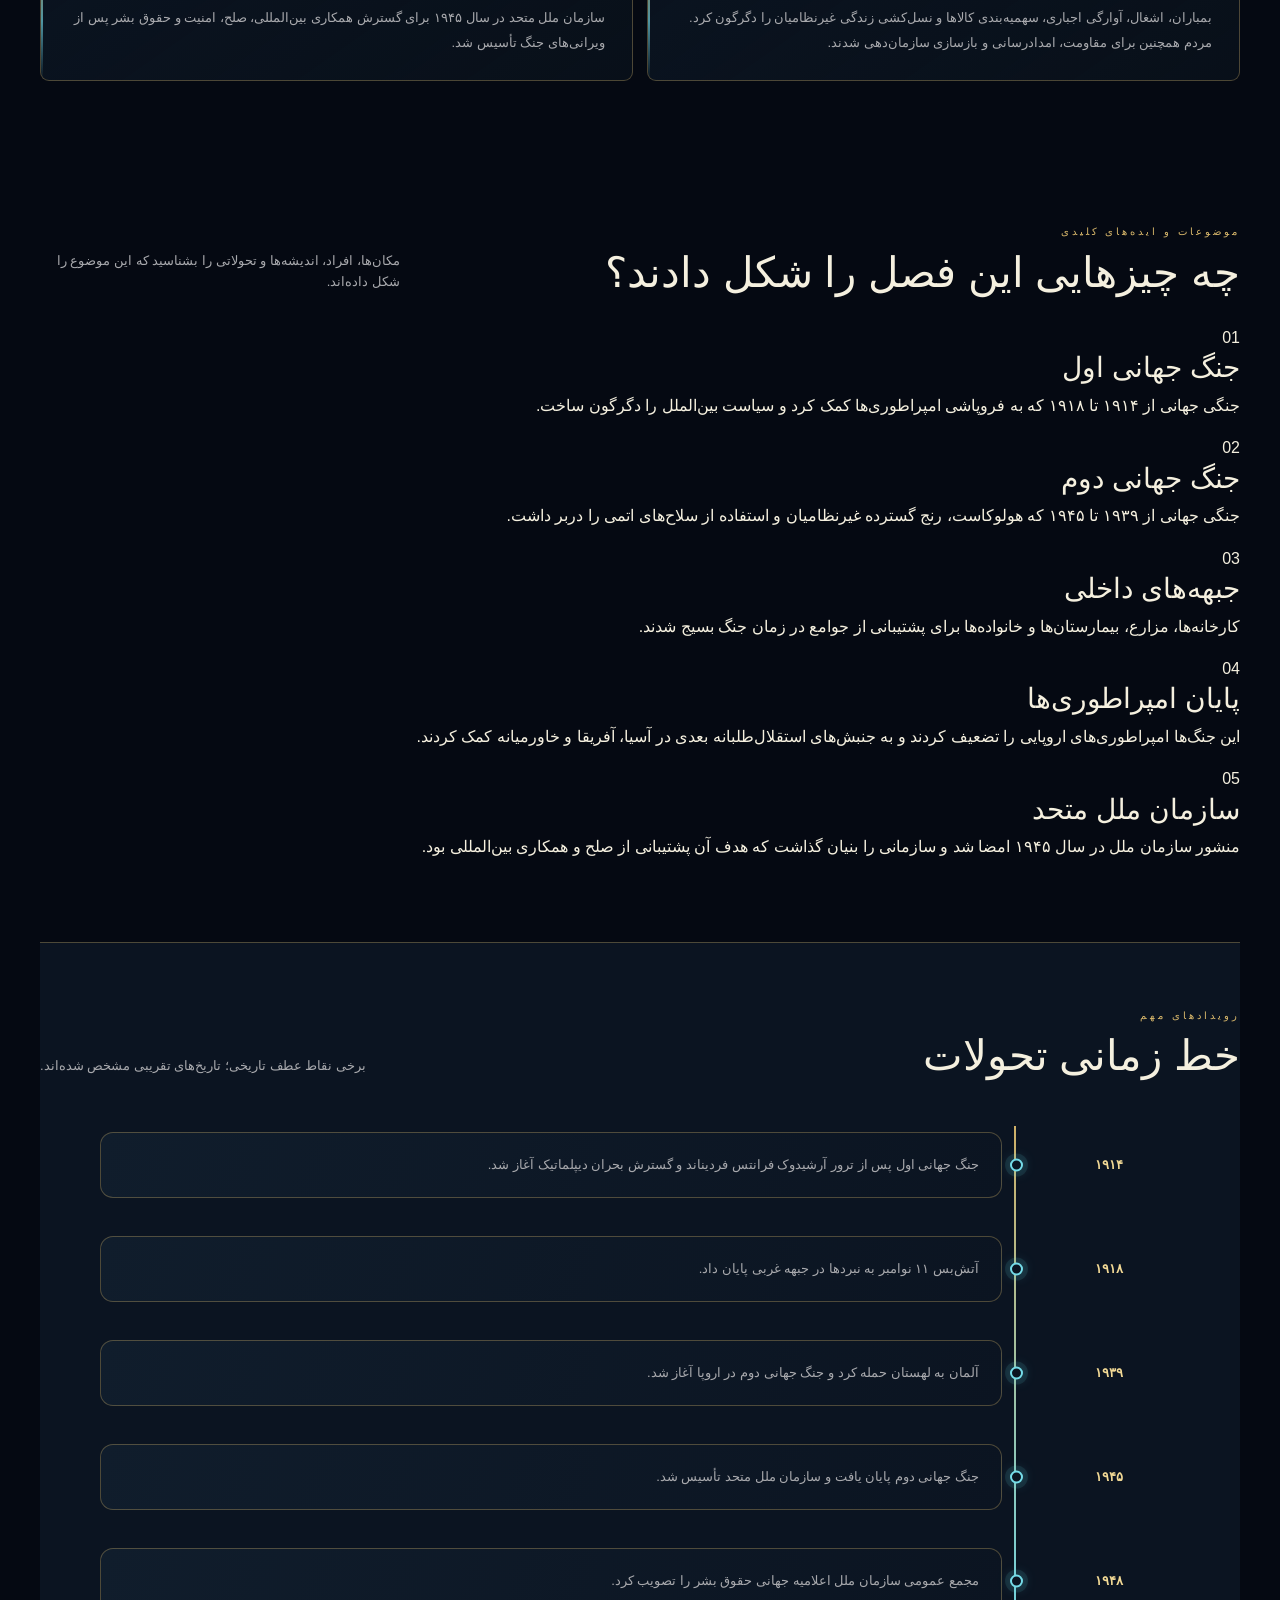
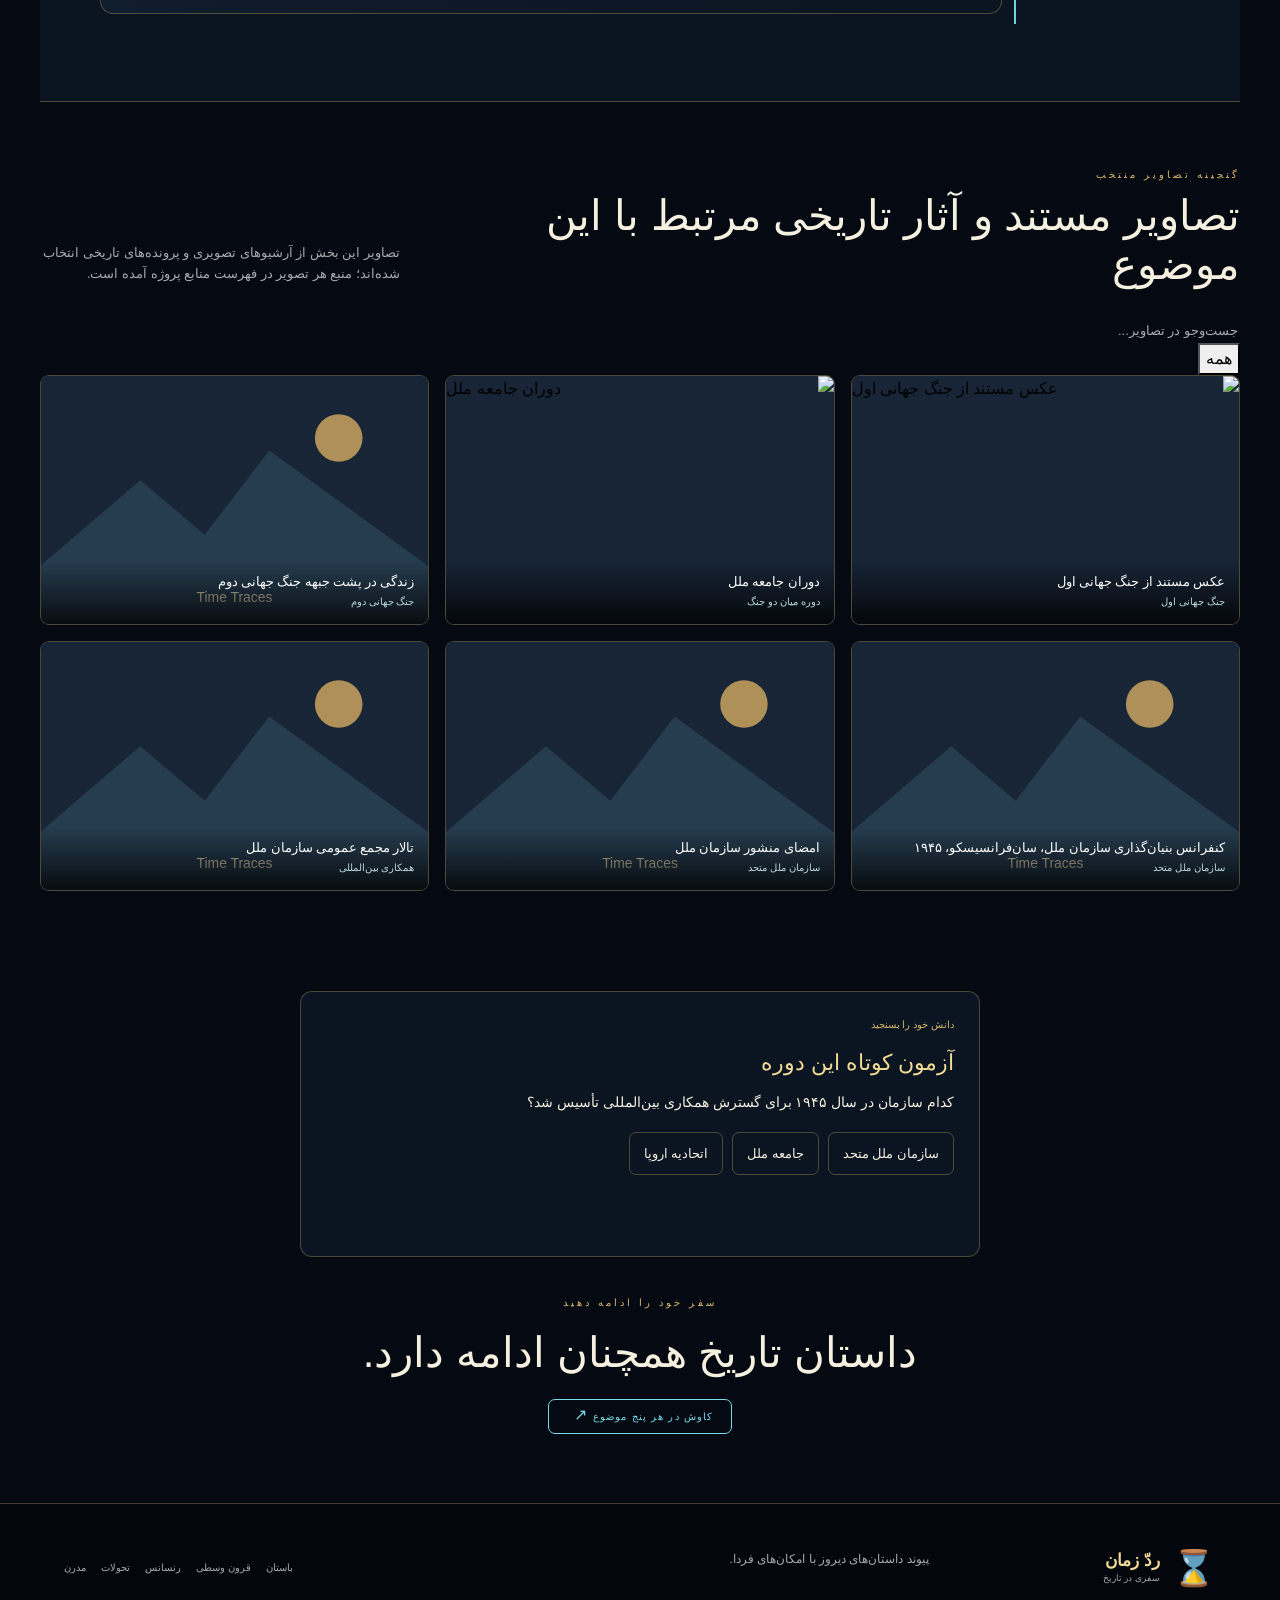
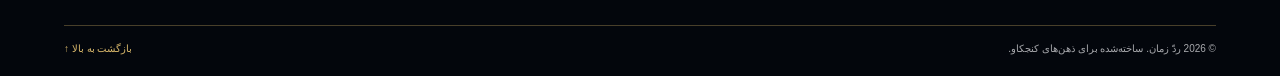
==== commit d7461a61: "commit 11" ====
--- a/ageofrevolutions/ageofrevolutions.html.html
+++ b/ageofrevolutions/ageofrevolutions.html.html
@@ -436,7 +436,6 @@
             <small> سفری در تاریخ </small>
           </span>
         </a>
-        <div>esjv</div>
         <p>پیوند داستان&zwnj;های دیروز با امکان&zwnj;های فردا.</p>
         <div class="footer-links">
           <a href="../ancienthistory/ancienthistory.html.html"> باستان </a>
